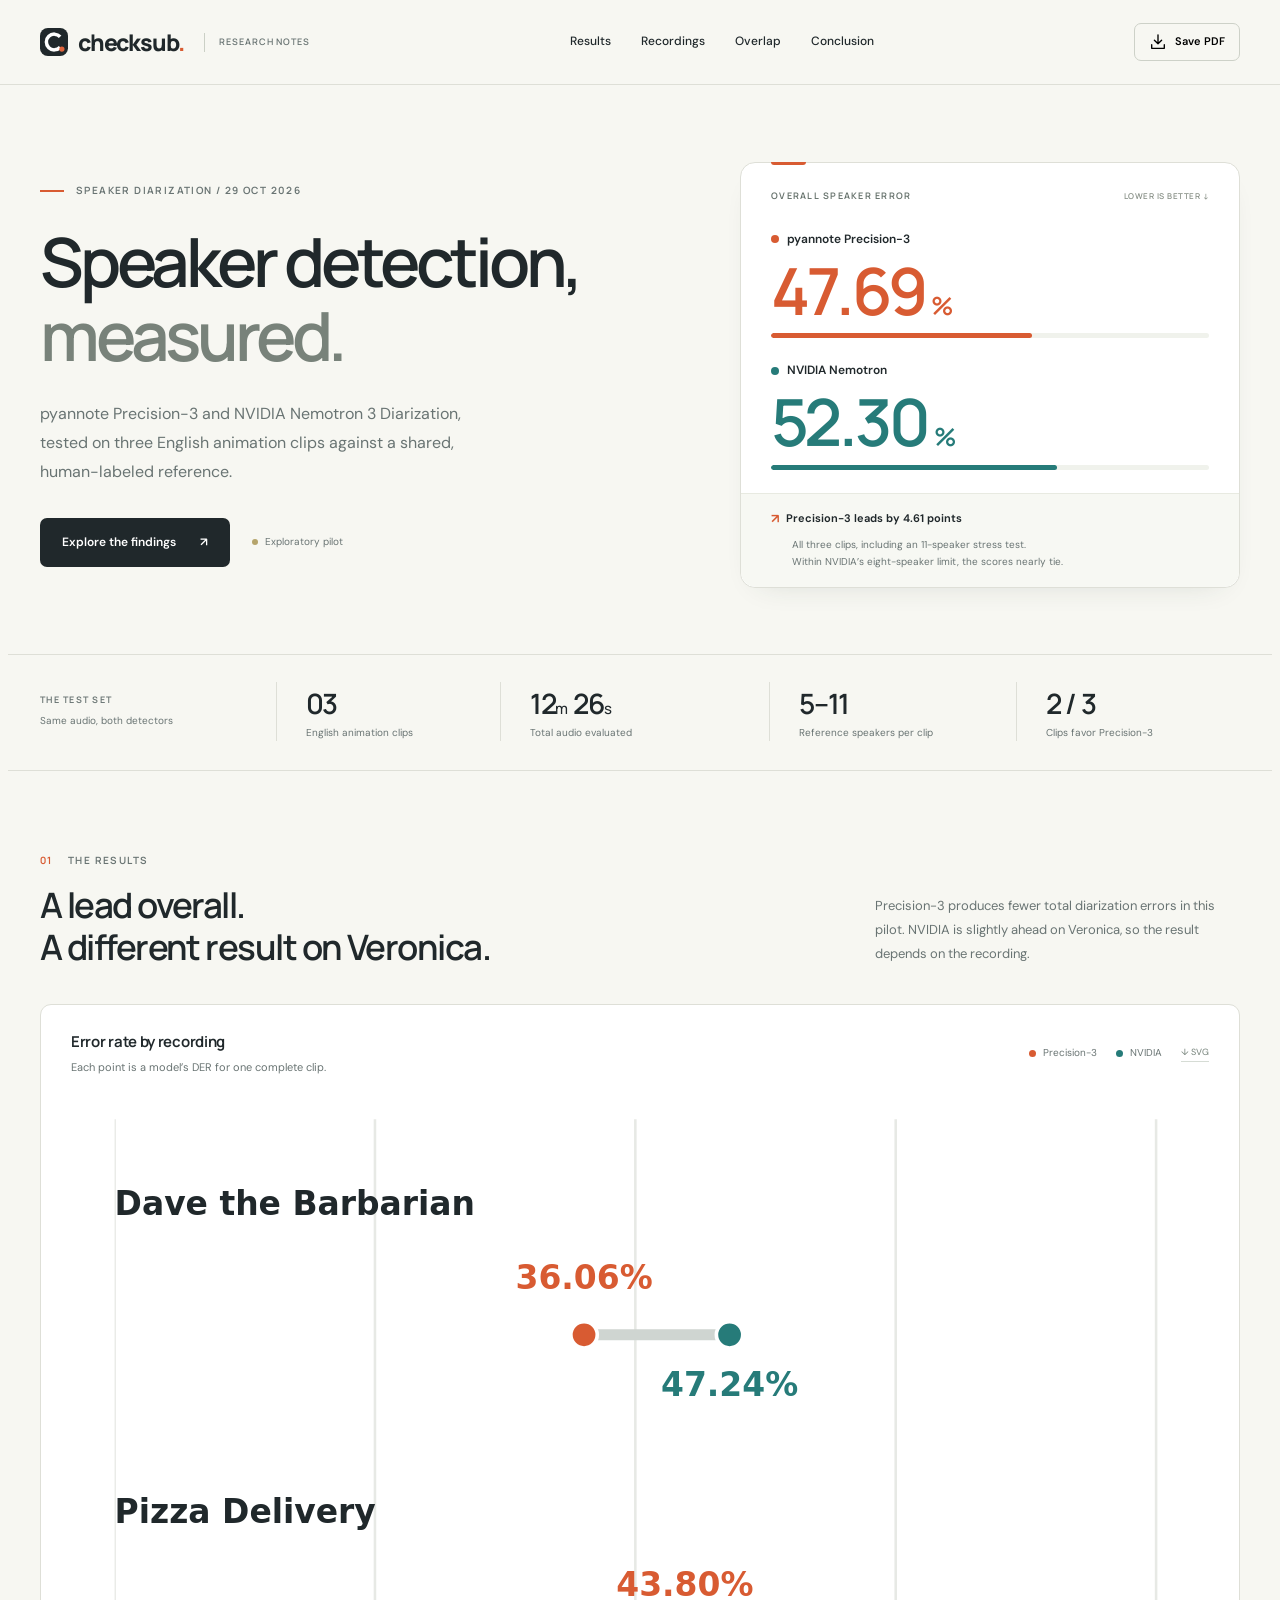
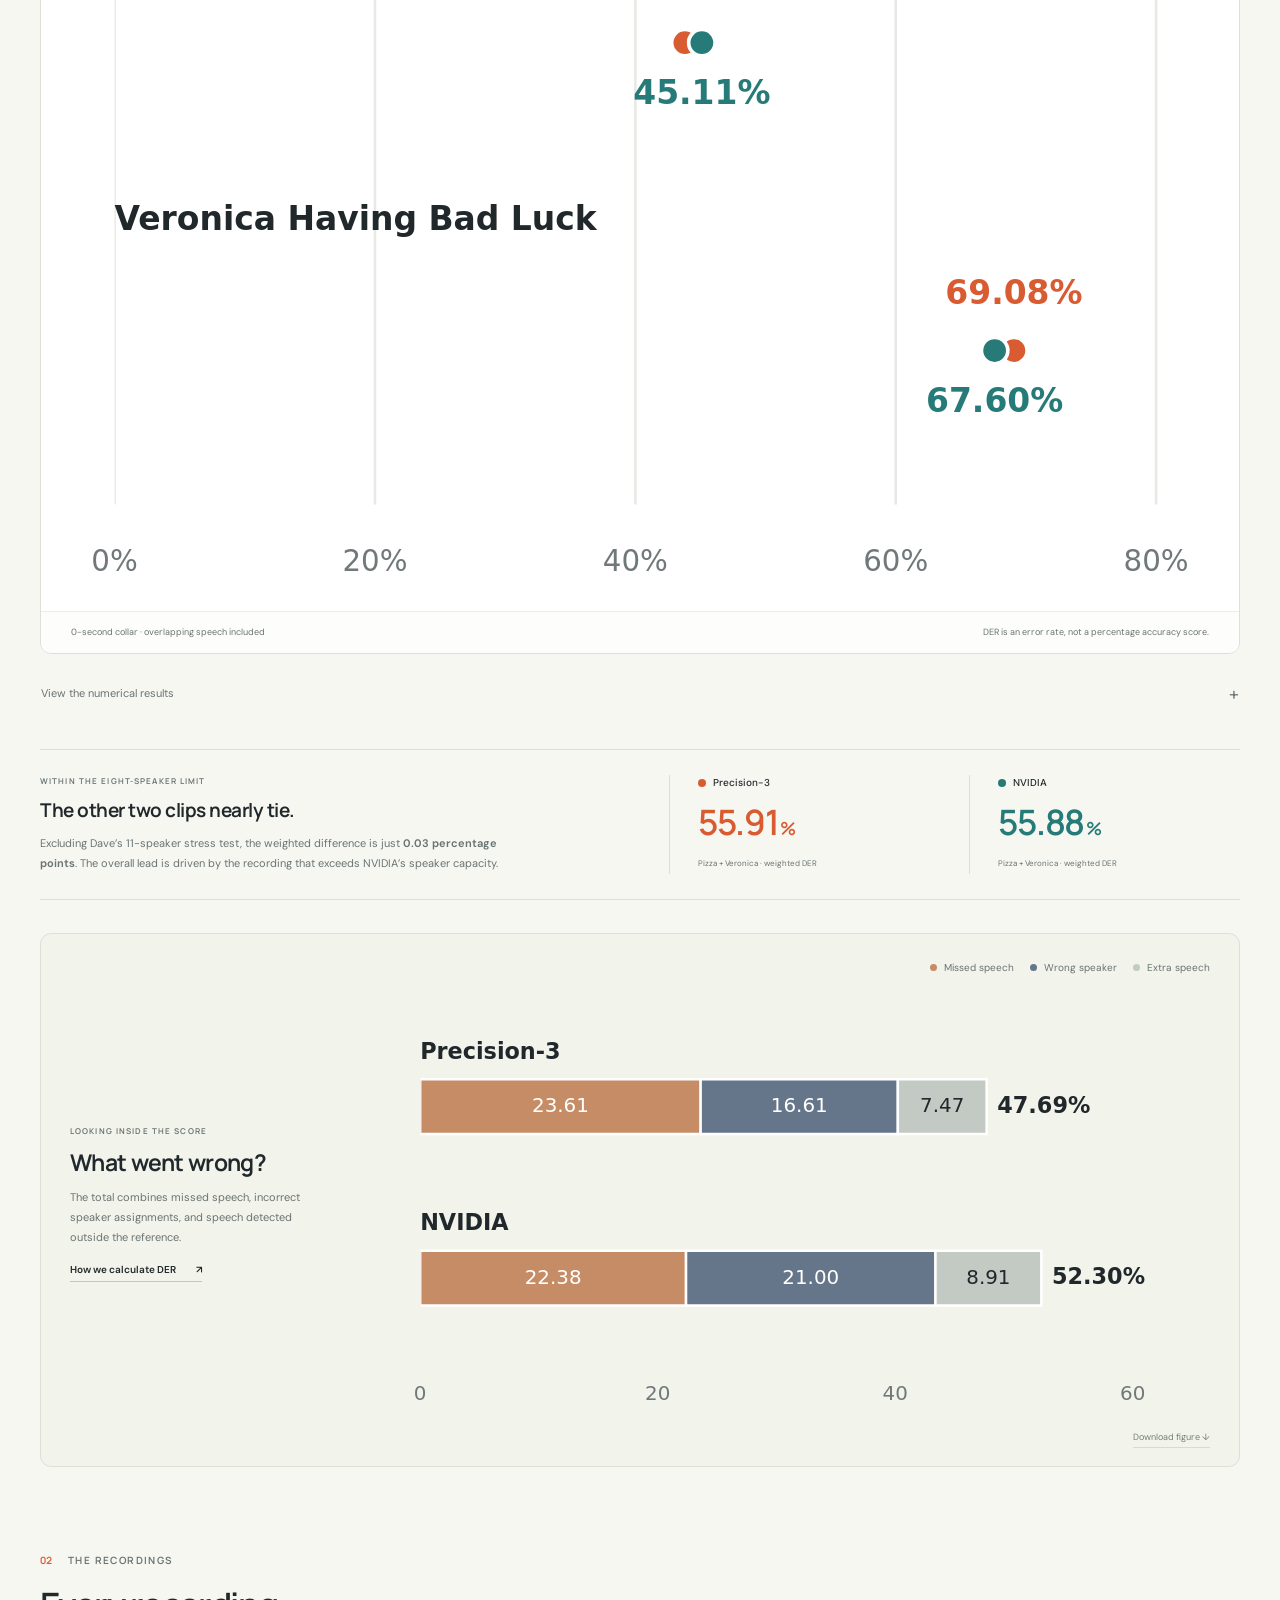
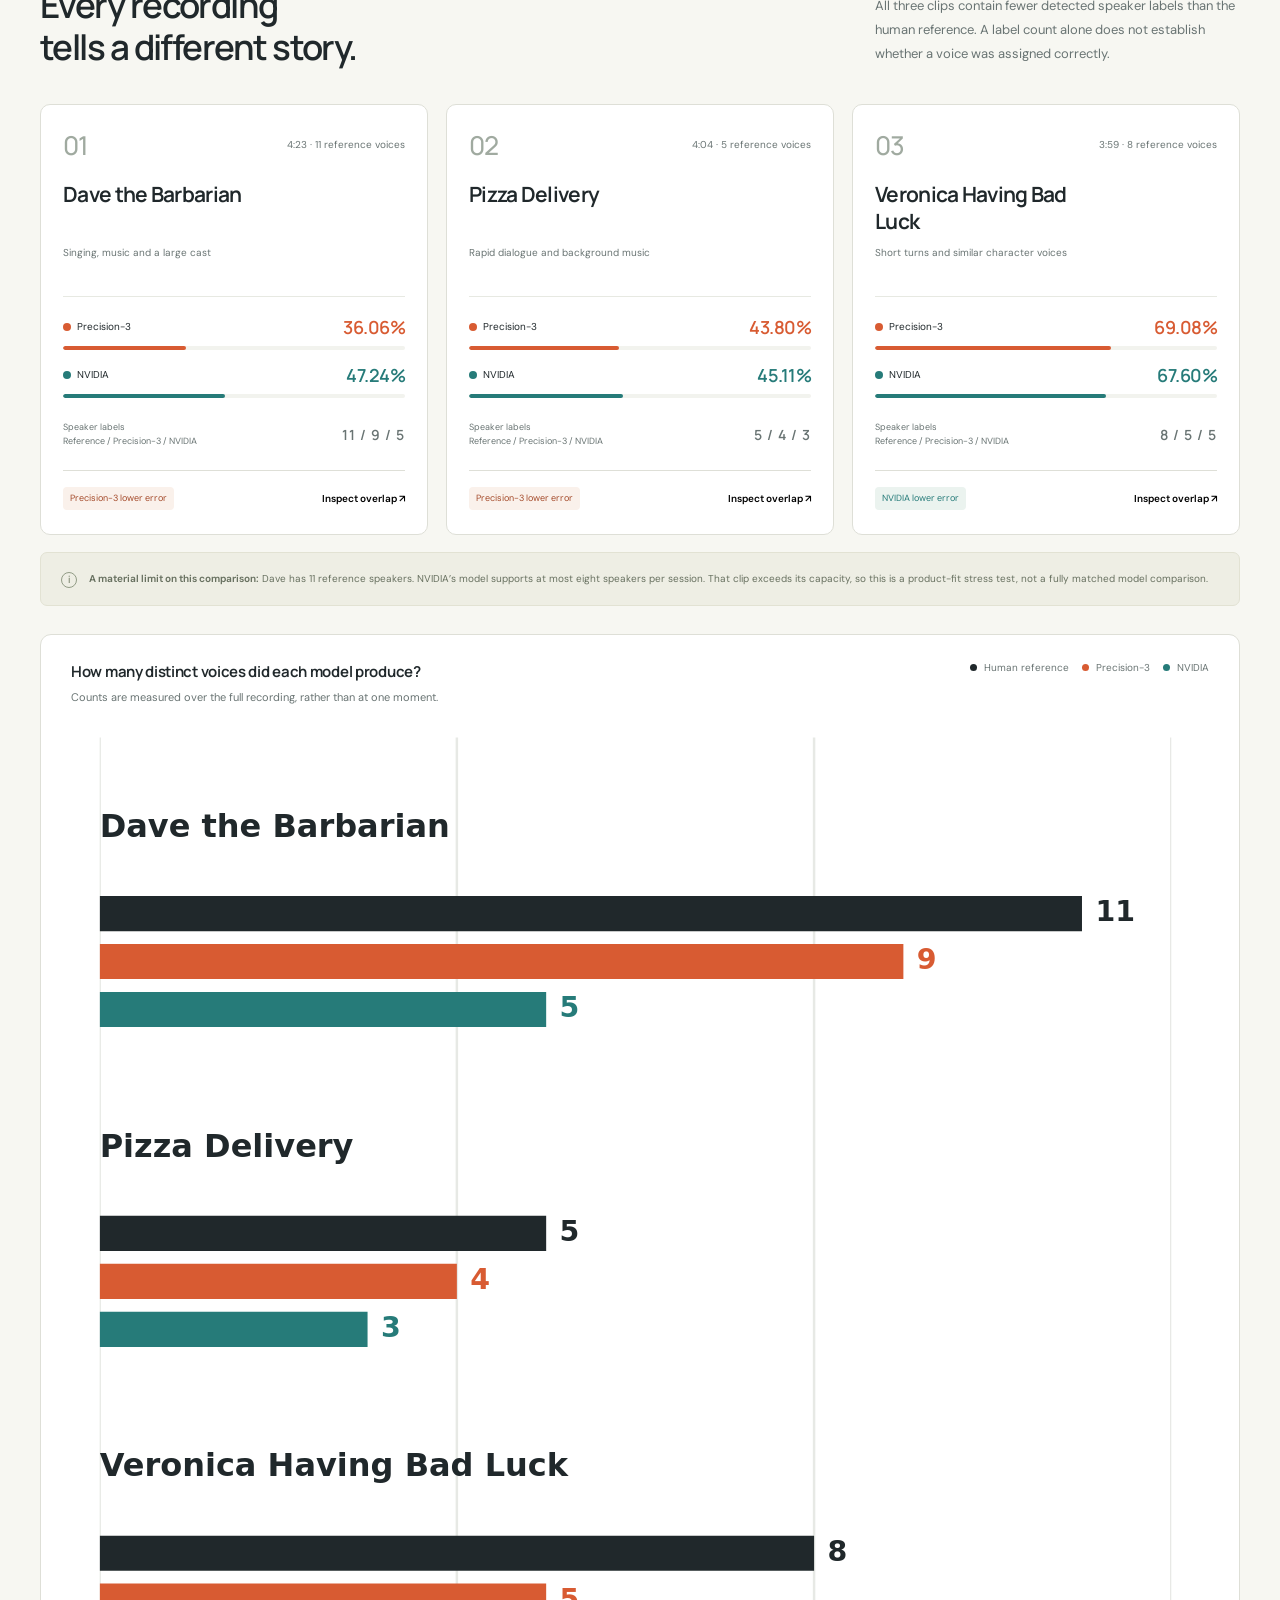
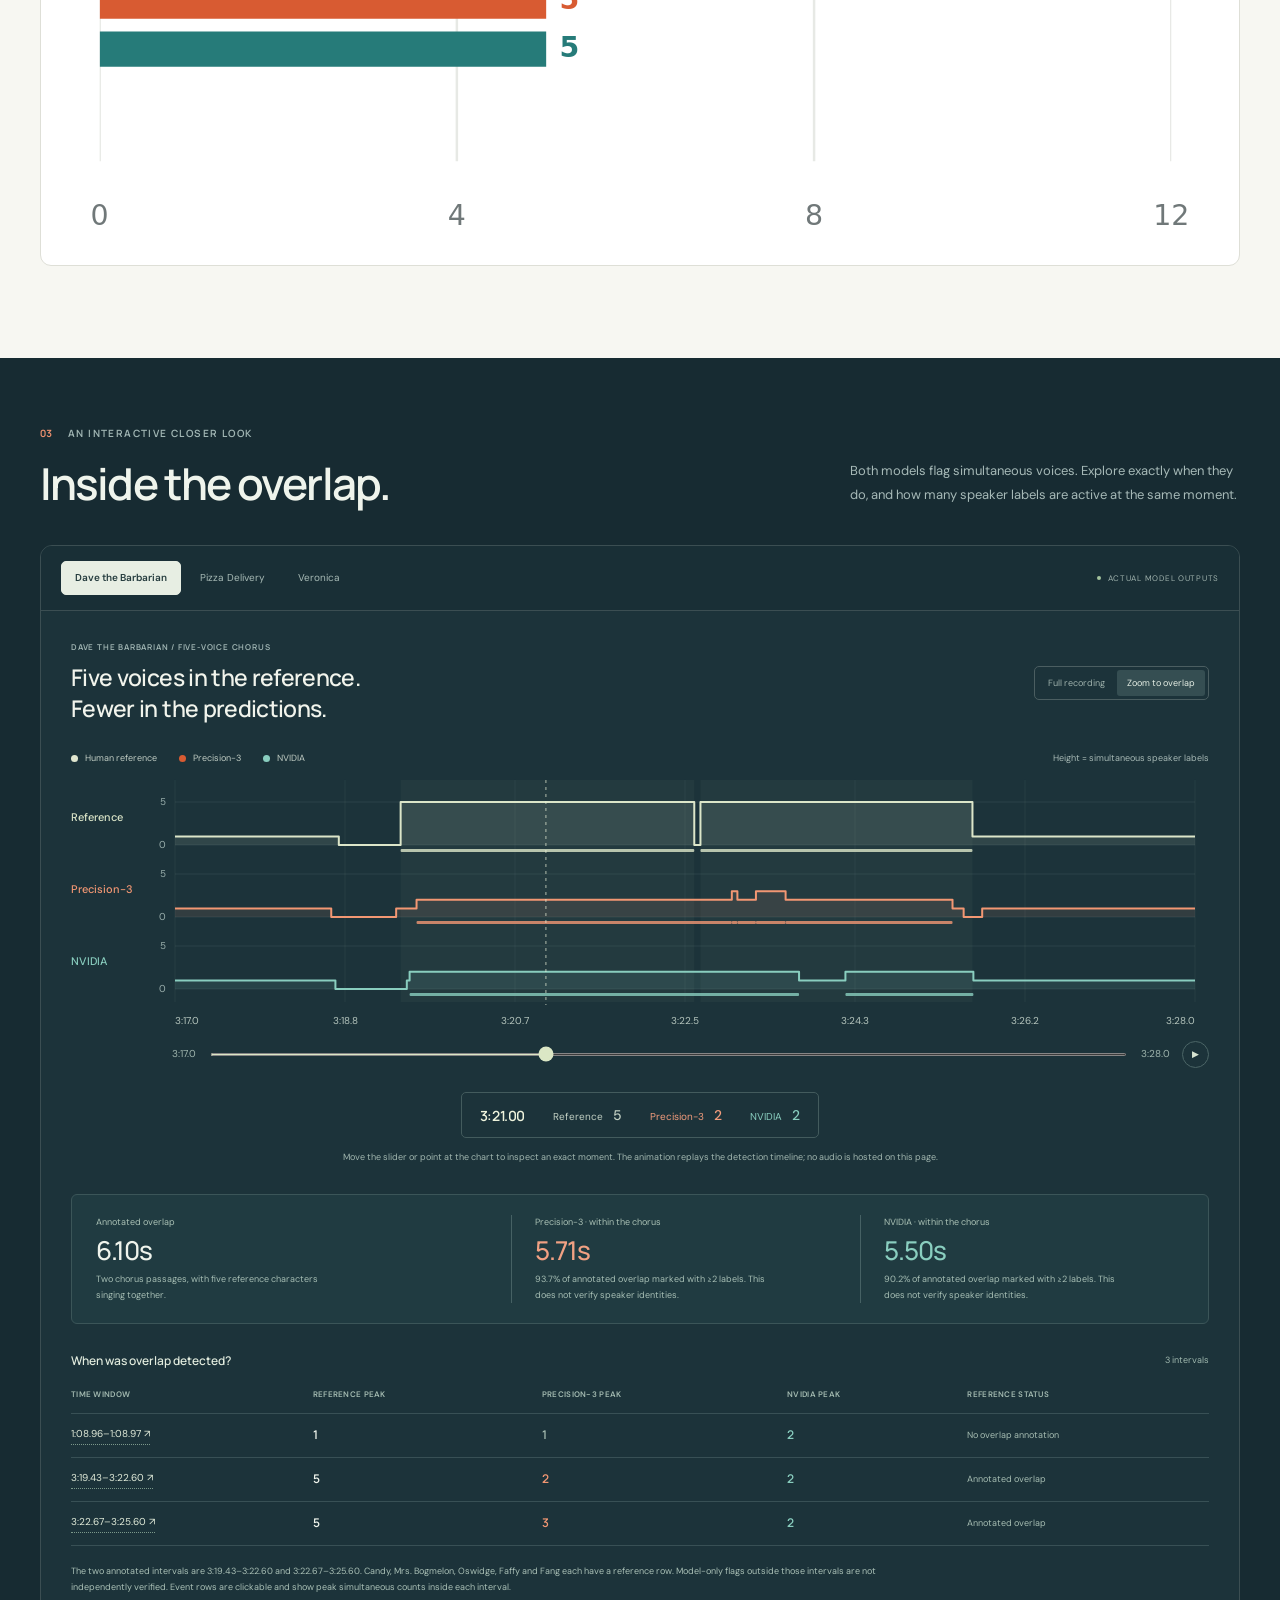
==== site/index.html @ 63b49b7f "Publish speaker detector evaluation with interactive overlap analysis" ====
<!doctype html>
<html lang="en">
<head>
  <meta charset="utf-8">
  <meta name="viewport" content="width=device-width,initial-scale=1">
  <meta name="theme-color" content="#f7f7f2">
  <meta name="description" content="A three-clip comparison of pyannote Precision-3 and NVIDIA Nemotron 3 Diarization: speaker errors, overlap detection, limitations and a practical recommendation.">
  <meta property="og:title" content="Speaker detection, measured. | Checksub evaluation">
  <meta property="og:description" content="Two detectors. Three recordings. Explore the results, speaker counts and overlapping voices.">
  <meta property="og:type" content="website">
  <meta property="og:image" content="https://checkalex.github.io/speaker-detection-comparison/assets/preview.png">
  <title>Speaker detection, measured. | Checksub</title>
  <link rel="icon" href="assets/mark.svg" type="image/svg+xml">
  <link rel="stylesheet" href="styles.css">
  <script defer src="data/comparison.js"></script>
  <script defer src="app.js"></script>
</head>
<body>
  <a class="skip-link" href="#main">Skip to report</a>
  <header class="site-header">
    <a class="brand" href="#" aria-label="Checksub evaluation home"><img src="assets/mark.svg" width="28" height="28" alt=""><span>checksub<span class="brand-dot">.</span></span><span class="brand-divider"></span><span class="brand-lab">RESEARCH NOTES</span></a>
    <nav aria-label="Report sections"><a href="#results">Results</a><a href="#recordings">Recordings</a><a href="#overlap">Overlap</a><a href="#conclusion">Conclusion</a></nav>
    <button class="button button-small button-outline print-action" type="button" data-testid="print-report"><svg viewBox="0 0 20 20" aria-hidden="true"><path d="M10 2v10m-4-4 4 4 4-4M3 13v4h14v-4"/></svg>Save PDF</button>
  </header>
  <main id="main">
    <section class="hero container" aria-labelledby="hero-title">
      <div class="hero-copy">
        <p class="eyebrow"><span class="orange-rule"></span>SPEAKER DIARIZATION / 29 OCT 2026</p>
        <h1 id="hero-title">Speaker detection,<br><span>measured.</span></h1>
        <p class="hero-description">pyannote Precision-3 and NVIDIA Nemotron 3 Diarization, tested on three English animation clips against a shared, human-labeled reference.</p>
        <div class="hero-actions"><a class="button button-dark" href="#results">Explore the findings <span aria-hidden="true">↗</span></a><span class="status-pill"><span></span>Exploratory pilot</span></div>
      </div>
      <div class="verdict-card">
        <div class="card-topline"><span class="eyebrow">OVERALL SPEAKER ERROR</span><span class="tiny-tag">LOWER IS BETTER ↓</span></div>
        <div class="hero-model"><span class="model-label"><i class="dot precision"></i>pyannote Precision-3</span><div class="hero-number precision-text">47.69<span>%</span></div><div class="score-track"><span class="precision-fill" style="width:59.62%"></span></div></div>
        <div class="hero-model second"><span class="model-label"><i class="dot nvidia"></i>NVIDIA Nemotron</span><div class="hero-number nvidia-text">52.30<span>%</span></div><div class="score-track"><span class="nvidia-fill" style="width:65.38%"></span></div></div>
        <div class="verdict-bottom"><strong><span class="round-arrow">↗</span>Precision-3 leads by 4.61 points</strong><p>All three clips, including an 11-speaker stress test.<br>Within NVIDIA’s eight-speaker limit, the scores nearly tie.</p></div>
      </div>
    </section>

    <div class="dataset-strip container" aria-label="Evaluation scope"><div class="strip-label"><span class="eyebrow">THE TEST SET</span><span class="small-note">Same audio, both detectors</span></div><div><strong>03</strong><span>English animation clips</span></div><div><strong>12<span class="unit">m</span> 26<span class="unit">s</span></strong><span>Total audio evaluated</span></div><div><strong>5–11</strong><span>Reference speakers per clip</span></div><div class="strip-last"><strong>2 / 3</strong><span>Clips favor Precision-3</span></div></div>

    <section class="container report-section" id="results" aria-labelledby="results-title">
      <div class="section-heading"><div><p class="eyebrow"><span class="section-number">01</span>THE RESULTS</p><h2 id="results-title">A lead overall.<br>A different result on Veronica.</h2></div><p class="section-intro">Precision-3 produces fewer total diarization errors in this pilot. NVIDIA is slightly ahead on Veronica, so the result depends on the recording.</p></div>
      <div class="figure-panel">
        <div class="figure-heading"><div><h3>Error rate by recording</h3><p>Each point is a model’s DER for one complete clip.</p></div><div class="legend"><span><i class="dot precision"></i>Precision-3</span><span><i class="dot nvidia"></i>NVIDIA</span><a class="figure-download" href="assets/quality-by-clip.svg" download aria-label="Download error rate chart as SVG">↓ SVG</a></div></div>
        <div class="chart-scroll"><picture><source media="(max-width:760px)" srcset="assets/quality-mobile.svg"><img class="chart" src="assets/quality-by-clip.svg" width="1142" height="409" alt="Diarization error: Dave, Precision-3 36.06%, NVIDIA 47.24%; Pizza Delivery, 43.80% versus 45.11%; Veronica, 69.08% versus 67.60%."></picture></div>
        <div class="figure-foot"><span>0-second collar · overlapping speech included</span><span>DER is an error rate, not a percentage accuracy score.</span></div>
      </div>
      <details class="data-table-details"><summary>View the numerical results <span aria-hidden="true">+</span></summary><div class="table-scroll"><table><caption class="sr-only">Diarization results for each clip</caption><thead><tr><th>Recording</th><th>Precision-3 DER</th><th>NVIDIA DER</th><th>Lower error</th></tr></thead><tbody><tr><th>Dave the Barbarian</th><td>36.06%</td><td>47.24%</td><td>Precision-3</td></tr><tr><th>Pizza Delivery</th><td>43.80%</td><td>45.11%</td><td>Precision-3</td></tr><tr><th>Veronica Having Bad Luck</th><td>69.08%</td><td>67.60%</td><td>NVIDIA</td></tr><tr class="total-row"><th>Weighted total</th><td>47.69%</td><td>52.30%</td><td>Precision-3</td></tr></tbody></table></div></details>
      <div class="capacity-comparison"><div class="capacity-copy"><p class="eyebrow">WITHIN THE EIGHT-SPEAKER LIMIT</p><h3>The other two clips nearly tie.</h3><p>Excluding Dave’s 11-speaker stress test, the weighted difference is just <strong>0.03 percentage points</strong>. The overall lead is driven by the recording that exceeds NVIDIA’s speaker capacity.</p></div><div class="capacity-score"><span><i class="dot precision"></i>Precision-3</span><strong class="precision-text">55.91<span>%</span></strong><small>Pizza + Veronica · weighted DER</small></div><div class="capacity-score"><span><i class="dot nvidia"></i>NVIDIA</span><strong class="nvidia-text">55.88<span>%</span></strong><small>Pizza + Veronica · weighted DER</small></div></div>
      <div class="error-panel"><div class="error-copy"><p class="eyebrow">LOOKING INSIDE THE SCORE</p><h3>What went wrong?</h3><p>The total combines missed speech, incorrect speaker assignments, and speech detected outside the reference.</p><a class="text-link" href="#method">How we calculate DER <span>↗</span></a></div><div class="error-figure"><div class="legend error-legend"><span><i class="dot missed"></i>Missed speech</span><span><i class="dot confused"></i>Wrong speaker</span><span><i class="dot extra"></i>Extra speech</span></div><div class="chart-scroll"><picture><source media="(max-width:760px)" srcset="assets/errors-mobile.svg"><img class="chart" src="assets/error-breakdown.svg" width="1136" height="285" alt="Stacked chart breaking each model's total diarization error into missed speech, speaker confusion and false speech detection."></picture></div><a class="figure-download" href="assets/error-breakdown.svg" download>Download figure ↓</a></div></div>
    </section>

    <section class="container report-section recordings-section" id="recordings" aria-labelledby="recordings-title">
      <div class="section-heading"><div><p class="eyebrow"><span class="section-number">02</span>THE RECORDINGS</p><h2 id="recordings-title">Every recording<br>tells a different story.</h2></div><p class="section-intro">All three clips contain fewer detected speaker labels than the human reference. A label count alone does not establish whether a voice was assigned correctly.</p></div>
      <div id="clip-cards" class="clip-cards"></div>
      <div class="capacity-note"><span class="note-icon">i</span><p><strong>A material limit on this comparison:</strong> Dave has 11 reference speakers. NVIDIA’s model supports at most eight speakers per session. That clip exceeds its capacity, so this is a product-fit stress test, not a fully matched model comparison.</p></div>
      <div class="figure-panel speaker-figure"><div class="figure-heading"><div><h3>How many distinct voices did each model produce?</h3><p>Counts are measured over the full recording, rather than at one moment.</p></div><div class="legend"><span><i class="dot reference"></i>Human reference</span><span><i class="dot precision"></i>Precision-3</span><span><i class="dot nvidia"></i>NVIDIA</span></div></div><div class="chart-scroll"><picture><source media="(max-width:760px)" srcset="assets/speakers-mobile.svg"><img class="chart" src="assets/speaker-counts.svg" width="1142" height="385" alt="Reference versus detected speaker counts: Dave 11, 9, 5; Pizza Delivery 5, 4, 3; Veronica 8, 5, 5, for reference, Precision-3 and NVIDIA respectively."></picture></div></div>
    </section>

    <section class="overlap-section" id="overlap" aria-labelledby="overlap-title"><div class="container">
      <div class="section-heading"><div><p class="eyebrow"><span class="section-number">03</span>AN INTERACTIVE CLOSER LOOK</p><h2 id="overlap-title">Inside the overlap.</h2></div><p class="section-intro">Both models flag simultaneous voices. Explore exactly when they do, and how many speaker labels are active at the same moment.</p></div>
      <div class="overlap-explorer">
        <div class="explorer-toolbar"><div class="clip-tabs" role="group" aria-label="Choose a recording"><button type="button" class="active" data-clip="dave" data-testid="select-dave" aria-pressed="true">Dave the Barbarian</button><button type="button" data-clip="pizza" data-testid="select-pizza" aria-pressed="false">Pizza Delivery</button><button type="button" data-clip="veronica" data-testid="select-veronica" aria-pressed="false">Veronica</button></div><span class="explorer-kind"><span></span>ACTUAL MODEL OUTPUTS</span></div>
        <div class="explorer-body"><div class="timeline-top"><div><p class="eyebrow" id="timeline-kicker">DAVE THE BARBARIAN / FIVE-VOICE CHORUS</p><h3 id="timeline-title">Five voices in the reference.<br>Fewer in the predictions.</h3></div><div class="window-controls" role="group" aria-label="Timeline viewing window"><button type="button" data-window="full" data-testid="show-full-timeline" aria-pressed="false">Full recording</button><button type="button" data-window="focus" class="active" data-testid="show-focus-timeline" aria-pressed="true">Zoom to overlap</button></div></div>
        <div class="timeline-legend"><span><i class="dot reference-light"></i>Human reference</span><span><i class="dot precision"></i>Precision-3</span><span><i class="dot nvidia-light"></i>NVIDIA</span><span class="legend-note">Height = simultaneous speaker labels</span></div>
        <div id="activity-chart" class="activity-chart" data-testid="overlap-timeline"></div>
        <div class="timeline-scrubber"><span id="window-start">3:17</span><label class="sr-only" for="time-slider">Inspect time in the selected recording</label><input id="time-slider" data-testid="timeline-time-slider" type="range" min="197" max="208" step="0.01" value="201"><span id="window-end">3:28</span><button id="animate-button" class="animate-button" type="button" data-testid="animate-timeline" aria-label="Animate the timeline">▶</button></div>
        <div class="cursor-readout" aria-live="polite"><span class="time-readout" id="cursor-time">03:21.00</span><span>Reference <strong id="cursor-reference">5</strong></span><span class="precision-text">Precision-3 <strong id="cursor-pyannote">2</strong></span><span class="light-nvidia">NVIDIA <strong id="cursor-nemotron">2</strong></span></div>
        <p class="interaction-hint">Move the slider or point at the chart to inspect an exact moment. The animation replays the detection timeline; no audio is hosted on this page.</p>
        <div class="overlap-insight" id="overlap-insight"></div>
        <div class="event-heading"><h4>When was overlap detected?</h4><span id="event-count"></span></div><div class="table-scroll"><table class="event-table"><caption class="sr-only">Overlap intervals in the selected clip</caption><thead><tr><th>Time window</th><th>Reference peak</th><th>Precision-3 peak</th><th>NVIDIA peak</th><th>Reference status</th></tr></thead><tbody id="event-rows"></tbody></table></div><button type="button" class="show-events" id="show-events" data-testid="show-all-overlap-events" hidden>Show all events</button>
        <p class="overlap-note" id="overlap-note"></p></div>
      </div>
      <div class="overlap-takeaway"><span class="outline-asterisk" aria-hidden="true">✳</span><p><strong>Detecting overlap and recovering every voice are separate tasks.</strong> In the annotated chorus, Precision-3 reaches three simultaneous labels; NVIDIA reaches two. The reference contains five. Those counts do not verify which characters were assigned correctly.</p></div>
    </div></section>

    <section class="container report-section method-section" id="method" aria-labelledby="method-title">
      <div class="section-heading"><div><p class="eyebrow"><span class="section-number">04</span>HOW TO READ THESE NUMBERS</p><h2 id="method-title">A useful pilot.<br>A specific set of limits.</h2></div><p class="section-intro">These are our measured results, not the vendors’ published benchmark scores. They describe this test set and these references.</p></div>
      <div class="method-grid"><div class="formula-card"><span class="eyebrow">THE METRIC</span><h3>Diarization error rate</h3><div class="formula"><span>Missed speech + extra speech<br>+ wrong-speaker time</span><span class="formula-divider"></span><span>Reference speaker time</span></div><p>Multiplied by 100. <strong>Lower is better.</strong> DER can exceed 100%; subtracting it from 100 does not give a reliable “accuracy” score.</p><p>Scores are weighted by reference speaker time. Overlapping reference voices each contribute speaker time.</p></div><div class="method-list"><article><span>01</span><div><h4>Identical audio, isolated detection</h4><p>Both models received the same 16 kHz mono WAV for each clip. This compares Precision-3 with Nemotron 3 Diarization, not the full Nemotron 3.5 Transcribe pipeline.</p></div></article><article><span>02</span><div><h4>Human names, subtitle-based times</h4><p>Speaker identities were filled by a human in Checksub subtitle exports. Speech boundaries were not independently annotated. Display padding and missing intervals can inflate timing errors. Only the Dave chorus has explicit overlap reference labels.</p></div></article><article><span>03</span><div><h4>Strict, consistent scoring</h4><p>Zero boundary collar; overlap included; full-clip evaluation. Speaker IDs are matched to names globally and one-to-one, so splitting or merging identities is penalized.</p></div></article><article><span>04</span><div><h4>A small, specialized sample</h4><p>Three English animation clips, with music and exaggerated voices. Dave exceeds NVIDIA’s eight-speaker capacity. These results do not establish performance on customer recordings, other languages, or recordings with matched speaker budgets.</p></div></article><article><span>05</span><div><h4>Speed and cost need a separate test</h4><p>Precision-3 used a hosted API; NVIDIA used local GPU inference. Queueing, upload and model load have different scopes. This report makes no apples-to-apples speed or cost claim.</p></div></article></div></div>
      <details class="configuration-details"><summary>Model settings & reproducibility <span aria-hidden="true">+</span></summary><div class="configuration-grid"><div><h4>pyannote Precision-3</h4><p>Automatic speaker count; transcription off; regular overlapping diarization; VAD and crosstalk sensitivity set to zero. The hosted checkpoint behind the model alias is managed by pyannote.</p><a href="https://www.pyannote.ai/precision-3" target="_blank" rel="noopener">Model documentation ↗</a></div><div><h4>NVIDIA Nemotron 3 Diarization</h4><p>Offline Transformers inference; float32; threshold 0.5; RTX 4090. Model and runtime source revisions are pinned in the downloadable data.</p><a href="https://huggingface.co/nvidia/Nemotron-3-Diarization" target="_blank" rel="noopener">Model card & eight-speaker limit ↗</a></div><div><h4>Scoring & records</h4><p>pyannote.metrics with consistent settings. Public data includes file hashes, model measurements, and anonymous speaker-count timelines. Source audio, transcripts, credentials and job identifiers are excluded.</p><a href="https://pyannote.github.io/pyannote-metrics/reference.html#diarization" target="_blank" rel="noopener">Scoring documentation ↗</a></div></div></details>
    </section>

    <section class="conclusion-section container" id="conclusion" aria-labelledby="conclusion-title"><div class="conclusion-copy"><p class="eyebrow"><span class="section-number">05</span>CONCLUSION</p><h2 id="conclusion-title">Keep Precision-3<br>as the baseline, for now.</h2><p class="conclusion-lead">There is no broad quality winner established yet. Precision-3 leads across all three clips, but <strong>the two recordings within NVIDIA’s speaker limit are nearly tied</strong>.</p><p>Retain the current baseline while running a larger, independently timed comparison. NVIDIA’s local deployment and competitive results within its capacity justify that next test. Neither system recovers all five chorus voices here.</p><div class="recommendation-tag"><span></span>PROVISIONAL RECOMMENDATION</div></div><div class="next-steps"><p class="eyebrow">BEFORE A REPLACEMENT DECISION</p><article><span>1</span><div><h4>Tighten the reference</h4><p>Annotate actual speech boundaries and all overlaps, independently of subtitle display timing.</p></div></article><article><span>2</span><div><h4>Broaden and match the test set</h4><p>Add customer-style interviews in our working languages; compare recordings within the eight-speaker limit, with larger casts assessed separately.</p></div></article><article><span>3</span><div><h4>Measure the complete trade-off</h4><p>Compare correction time, deployment cost and latency under consistent conditions, then inspect the final Checksub editor output.</p></div></article></div></section>
  </main>
  <footer class="container site-footer"><div><a class="footer-brand" href="#">checksub<span>.</span></a><p>Speaker detection evaluation · 29 October 2026<br>Three-clip exploratory study</p></div><div class="footer-links"><a href="speaker-detection-evaluation.pdf" download>PDF report <span>↓</span></a><a href="data/results.csv" download>Results CSV <span>↓</span></a><a href="data/comparison.json" download>Data & timelines <span>↓</span></a><a href="assets/quality-by-clip.png" download>Shareable chart <span>↓</span></a><a href="https://github.com/checkalex/speaker-detection-comparison" target="_blank" rel="noopener">GitHub source <span>↗</span></a></div></footer>
  <noscript><p class="container">JavaScript is required for the overlap explorer. The result charts and conclusion above remain available. Download the CSV for all numerical results.</p></noscript>
</body>
</html>
---- site/styles.css ----
@font-face{font-family:Manrope;src:url('assets/fonts/manrope.ttf') format('truetype');font-weight:400 800;font-display:swap}
@font-face{font-family:'DM Sans';src:url('assets/fonts/dm-sans.ttf') format('truetype');font-weight:400 700;font-display:swap}
:root{--paper:#f7f7f2;--white:#fff;--ink:#20282b;--muted:#697473;--line:#dedfd7;--orange:#d85b32;--teal:#267b79;--navy:#172b32;--light-teal:#89cebf;--manrope:Manrope,Arial,sans-serif;--body:'DM Sans',Arial,sans-serif}
*{box-sizing:border-box}html{scroll-behavior:smooth;scroll-padding-top:96px}body{margin:0;background:var(--paper);color:var(--ink);font:16px/1.6 var(--body);-webkit-font-smoothing:antialiased}a{color:inherit;text-decoration:none}button,input{font:inherit}button,a,input,summary{-webkit-tap-highlight-color:transparent}button,a,summary{touch-action:manipulation}button{cursor:pointer}button:focus-visible,a:focus-visible,summary:focus-visible,input:focus-visible{outline:3px solid var(--orange);outline-offset:5px}button:disabled{cursor:default}img{display:block;max-width:100%}button svg{width:18px;height:18px;fill:none;stroke:currentColor;stroke-width:1.5;stroke-linecap:round;stroke-linejoin:round}h1,h2,h3,h4,p{margin:0}h1,h2,h3,h4{font-family:var(--manrope);font-weight:650}strong{font-weight:650}.container{max-width:1264px;margin-inline:auto;padding-inline:32px}.eyebrow{font:650 10px/1.5 var(--manrope);letter-spacing:.14em;text-transform:uppercase}.orange-rule{width:24px;height:2px;background:var(--orange);display:inline-block;margin-right:12px;vertical-align:middle}.site-header{max-width:1440px;margin:auto;padding:23px 40px;display:flex;align-items:center;justify-content:space-between;border-bottom:1px solid var(--line);gap:24px}.brand{display:flex;gap:10px;align-items:center;font:800 23px/1 var(--manrope);letter-spacing:-1.2px}.brand-dot,.footer-brand span{color:var(--orange)}.brand-divider{height:19px;width:1px;background:#cbd0c6;margin:0 4px 0 10px}.brand-lab{font-size:9px;letter-spacing:.1em;line-height:1.5;color:var(--muted);font-weight:600}.site-header nav{display:flex;gap:30px;font-size:12px;font-weight:500}.site-header nav a{transition:color .2s}.site-header nav a:hover{color:var(--orange)}.button{display:inline-flex;align-items:center;justify-content:center;gap:24px;padding:14px 21px;border-radius:7px;font-size:12px;font-weight:600;border:1px solid transparent;transition:transform .2s,background .2s}.button:hover{transform:translateY(-2px)}.button-small{padding:9px 14px;gap:8px;font-size:11px}.button-outline{background:none;border-color:#cdd1c8}.button-outline:hover{background:#edeee7}.button-dark{background:var(--ink);color:white}.button-dark:hover{background:#344347}.hero{display:grid;grid-template-columns:1.23fr 1fr;gap:85px;align-items:center;padding-top:77px;padding-bottom:66px}.hero .eyebrow{color:var(--muted);margin-bottom:27px}h1{font-size:clamp(52px,5.3vw,76px);line-height:1.09;letter-spacing:-4.2px;font-weight:600}h1 span{color:#78827a}.hero-description{font-size:16px;max-width:430px;margin-top:28px;color:var(--muted);line-height:1.8}.hero-actions{display:flex;align-items:center;gap:22px;margin-top:31px}.status-pill{display:flex;align-items:center;gap:7px;font-size:10px;color:var(--muted)}.status-pill>span{width:6px;height:6px;border-radius:50%;background:#b5a46b}.verdict-card{padding:26px 30px 0;background:#fff;border:1px solid var(--line);border-radius:15px;box-shadow:0 12px 30px -20px #263e2f30;position:relative}.verdict-card:before{content:'';position:absolute;top:-1px;left:30px;height:3px;width:35px;background:var(--orange);border-radius:0 0 3px 3px}.card-topline{display:flex;align-items:center;justify-content:space-between;gap:12px}.card-topline .eyebrow{margin:0;font-size:9px;color:#66726c}.tiny-tag{font:600 8px var(--manrope);letter-spacing:.06em;color:#889087}.hero-model{margin-top:27px}.model-label{display:flex;align-items:center;gap:8px;font-size:12px;font-weight:600}.dot{display:inline-block;width:8px;height:8px;flex:none;border-radius:50%}.precision,.precision-fill{background:var(--orange)}.nvidia,.nvidia-fill{background:var(--teal)}.reference{background:var(--ink)}.precision-text{color:var(--orange)}.nvidia-text{color:var(--teal)}.hero-number{font:600 65px/1.3 var(--manrope);letter-spacing:-3px;display:flex;align-items:baseline;gap:3px}.hero-number>span{font-size:25px;letter-spacing:-.5px;margin-left:3px}.score-track{background:#f0f2ec;height:5px;width:100%;border-radius:3px;overflow:hidden}.score-track>span{height:100%;display:block;border-radius:3px}.hero-model.second{margin-top:23px}.verdict-bottom{background:#f7f8f3;border-top:1px solid #e8eae1;margin:23px -30px 0;padding:15px 30px 17px;border-radius:0 0 15px 15px}.verdict-bottom strong{font-size:11px;display:flex;gap:7px;align-items:center}.round-arrow{font-size:13px;color:var(--orange)}.verdict-bottom p{font-size:10px;color:var(--muted);margin:6px 0 0 21px;line-height:1.7}.dataset-strip{display:grid;grid-template-columns:1.05fr 1fr 1.2fr 1.1fr 1fr;align-items:center;padding-top:27px;padding-bottom:29px;border-top:1px solid var(--line);border-bottom:1px solid var(--line)}.dataset-strip>div{padding-left:29px;border-left:1px solid var(--line);display:flex;flex-direction:column;gap:1px}.dataset-strip .strip-label{border-left:none;padding-left:0;gap:6px}.strip-label .eyebrow{font-size:9px;color:var(--muted)}.small-note{font-size:10px;color:var(--muted)}.dataset-strip strong{font:600 28px/1.5 var(--manrope);letter-spacing:-1.2px}.dataset-strip .unit{font-size:15px;font-weight:500;letter-spacing:0}.dataset-strip>div>span:not(.eyebrow){font-size:10px;color:var(--muted)}.report-section{padding-top:82px;padding-bottom:12px}.section-heading{display:flex;align-items:flex-end;justify-content:space-between;gap:50px;margin-bottom:35px}.section-heading .eyebrow{color:var(--muted);margin-bottom:16px}.section-number{color:var(--orange);padding-right:16px;letter-spacing:0;font-variant-numeric:tabular-nums}.section-heading h2,h2{font-size:35px;letter-spacing:-1.55px;line-height:1.22;font-weight:600}.section-intro{font-size:13px;line-height:1.85;max-width:365px;color:var(--muted);padding-bottom:3px}.figure-panel{background:var(--white);border:1px solid var(--line);border-radius:11px;overflow:hidden}.figure-heading{display:flex;justify-content:space-between;align-items:center;gap:24px;padding:25px 30px 6px}.figure-heading h3{font-size:15px;letter-spacing:-.3px}.figure-heading p{color:var(--muted);font-size:11px;margin-top:5px}.legend{display:flex;align-items:center;gap:19px;flex-wrap:wrap;font-size:10px;color:var(--muted)}.legend>span,.timeline-legend>span{display:flex;gap:7px;align-items:center}.legend .dot{width:7px;height:7px}.figure-download{font-size:9px;color:#738078;border-bottom:1px solid #d6dcd5;padding-bottom:2px;white-space:nowrap}.figure-download:hover{color:var(--orange)}.chart-scroll{overflow-x:auto}.chart{width:100%;height:auto;padding:10px 24px 8px;min-width:640px}.figure-foot{border-top:1px solid #eceee7;display:flex;justify-content:space-between;gap:20px;padding:13px 30px;font-size:9px;color:var(--muted);background:#fdfdfb}.data-table-details{margin-top:14px;font-size:12px}.data-table-details summary,.configuration-details summary{display:flex;justify-content:space-between;align-items:center;cursor:pointer;padding:12px 1px;color:var(--muted);list-style:none;font-size:11px}.data-table-details summary::-webkit-details-marker,.configuration-details summary::-webkit-details-marker{display:none}.data-table-details summary>span,.configuration-details summary>span{font-size:18px;font-weight:400}.table-scroll{overflow-x:auto}table{border-collapse:collapse;width:100%;font-size:11px;text-align:left;white-space:nowrap}th,td{padding:14px 18px;border-bottom:1px solid var(--line);font-weight:400}thead th{font-size:9px;text-transform:uppercase;letter-spacing:.06em;color:var(--muted);font-weight:600}.total-row{font-weight:600;background:#edeee6}.total-row th,.total-row td{font-weight:600}.error-panel{margin-top:33px;padding:26px 29px 18px;display:grid;grid-template-columns:.8fr 2.2fr;gap:30px;border:1px solid var(--line);border-radius:11px;background:#f2f3eb;align-items:center}.error-copy .eyebrow{font-size:8px;color:var(--muted)}.error-copy h3{margin-top:11px;font-size:23px;line-height:1.3;letter-spacing:-.7px}.error-copy p:not(.eyebrow){font-size:11px;color:var(--muted);line-height:1.8;margin-top:10px;max-width:230px}.text-link{font-size:10px;display:inline-flex;gap:20px;font-weight:600;margin-top:14px;border-bottom:1px solid #c1c8bd;padding-bottom:3px}.error-legend{justify-content:flex-end;gap:16px}.missed{background:#c58c66}.confused{background:#66768a}.extra{background:#c3c9c3}.error-figure .chart{min-width:500px;padding-inline:0}.error-figure>.figure-download{float:right}.recordings-section{padding-top:74px}.clip-cards{display:grid;grid-template-columns:repeat(3,1fr);gap:18px}.clip-card{background:#fff;border:1px solid var(--line);border-radius:10px;padding:22px;display:flex;flex-direction:column}.clip-card-top{display:flex;justify-content:space-between;align-items:center;font-size:10px;color:var(--muted);margin-bottom:18px}.clip-index{font:500 26px var(--manrope);letter-spacing:-1px;color:#a0aaa0}.clip-card h3{font-size:21px;line-height:1.3;letter-spacing:-.7px;min-height:55px;max-width:220px}.clip-context{font-size:10px;color:var(--muted);line-height:1.7;margin-top:8px;min-height:34px}.clip-scores{margin-top:18px;padding-top:18px;border-top:1px solid #e7e9e2}.clip-score-label{display:flex;justify-content:space-between;font-size:10px;align-items:center}.clip-score-label>span{display:flex;align-items:center;gap:6px}.clip-score-label strong{font:600 18px var(--manrope);letter-spacing:-.5px}.clip-track{height:4px;border-radius:2px;background:#f2f3ee;margin:7px 0 13px;overflow:hidden}.clip-track span{display:block;height:100%;border-radius:2px}.speaker-tally{display:flex;justify-content:space-between;gap:10px;padding-top:9px;font-size:9px;color:var(--muted);align-items:center}.speaker-tally strong{font:600 14px var(--manrope);white-space:nowrap;letter-spacing:1px}.clip-card-footer{margin-top:21px;padding-top:15px;border-top:1px solid var(--line);display:flex;align-items:center;justify-content:space-between;gap:10px}.winner-tag{font-size:9px;border-radius:4px;background:#faf1eb;padding:4px 7px;color:#a44a2a;white-space:nowrap}.winner-tag.nvidia-winner{background:#ebf3ef;color:var(--teal)}.clip-explore{font-size:10px;font-weight:600;background:none;border:0;padding:5px 0}.clip-explore:hover{color:var(--orange)}.capacity-note{display:flex;gap:12px;align-items:flex-start;background:#eeeee4;padding:17px 20px;border:1px solid #e2e2d3;border-radius:7px;margin-top:17px}.note-icon{width:16px;height:16px;display:inline-flex;align-items:center;justify-content:center;border:1px solid #929c86;color:#6c775d;border-radius:50%;font-size:10px;flex:none;margin-top:2px}.capacity-note p{font-size:10px;line-height:1.8;color:#687160}.speaker-figure{margin-top:28px}.speaker-figure .figure-heading{align-items:flex-start}.speaker-figure .legend{max-width:350px;justify-content:flex-end;gap:13px}.speaker-figure .chart{padding-top:0}.overlap-section{background:var(--navy);color:#eff4ec;margin-top:80px;padding:68px 0 38px;position:relative}.overlap-section .section-heading h2{font-size:44px;letter-spacing:-1.9px}.overlap-section .eyebrow{color:#a0b5b3}.overlap-section .section-intro{color:#a6b9b7;max-width:390px}.overlap-section .section-number{color:#f19371}.overlap-explorer{background:#1c333a;border:1px solid #3b4e52;border-radius:12px;overflow:hidden}.explorer-toolbar{padding:15px 20px;border-bottom:1px solid #3b4e52;display:flex;align-items:center;justify-content:space-between;gap:16px;background:#192f36}.clip-tabs{display:flex;gap:5px}.clip-tabs button{background:none;color:#a7bab5;border:1px solid transparent;border-radius:5px;padding:8px 13px;font-size:10px;white-space:nowrap}.clip-tabs button.active{background:#e7eee3;color:#253c3e;font-weight:600;border-color:#e7eee3}.clip-tabs button:hover:not(.active){background:#29434a;color:#fff}.explorer-kind{font-size:8px;color:#9eb1ac;letter-spacing:.09em;display:flex;align-items:center;gap:7px}.explorer-kind>span{width:4px;height:4px;border-radius:50%;background:#a4c49e}.explorer-body{padding:30px}.timeline-top{display:flex;justify-content:space-between;align-items:center;gap:25px}.timeline-top .eyebrow{font-size:8px;letter-spacing:.1em;margin-bottom:9px}.timeline-top h3{font-size:23px;line-height:1.35;letter-spacing:-.65px;color:#f1f4ec;font-weight:550}.window-controls{display:flex;gap:2px;border:1px solid #4b5e61;border-radius:5px;padding:3px;flex-shrink:0}.window-controls button{background:none;border:0;border-radius:3px;color:#9eb1ac;font-size:9px;padding:6px 10px}.window-controls button.active{background:#354e52;color:#e6efe5}.timeline-legend{display:flex;gap:22px;margin-top:27px;color:#c0ccc3;font-size:9px;flex-wrap:wrap}.reference-light{background:#e0e6cf}.nvidia-light{background:var(--light-teal)}.timeline-legend .dot{width:7px;height:7px}.timeline-legend .legend-note{margin-left:auto;color:#a6b8b4;font-size:9px}.activity-chart{margin-top:14px;position:relative;touch-action:pan-y;min-height:240px}.activity-chart svg{width:100%;height:auto;display:block;overflow:visible}.activity-chart text{font-family:var(--body)}.activity-chart .count-axis{fill:#9aafac;font-size:10px}.activity-chart .axis-label{fill:#b6c6be;font-size:10px}.activity-chart .lane-label{fill:#d7e2d7;font-size:11px;font-weight:500}.activity-chart .chart-grid{stroke:#6d8481;stroke-width:.7;opacity:.19}.activity-chart .count-line{fill:none;stroke-width:2;stroke-linejoin:round}.activity-chart .count-area{opacity:.1}.activity-chart .reference-band{fill:#cad9b6;opacity:.04}.activity-chart .lane-zero{stroke:#638080;opacity:.3;stroke-width:.7}.activity-chart .cursor-line{stroke:#eef4db;opacity:.7;stroke-width:1;stroke-dasharray:3 4}.timeline-scrubber{display:flex;align-items:center;gap:12px;color:#a0b6ae;font-size:10px;font-variant-numeric:tabular-nums;margin:9px 0 0 101px}.timeline-scrubber input{flex:1;min-width:40px;height:3px;accent-color:#dbe7c5;cursor:pointer}.animate-button{width:27px;height:27px;border-radius:50%;border:1px solid #4b6566;color:#d7e4d2;background:none;font-size:9px;padding:0}.cursor-readout{display:flex;align-items:center;justify-content:center;gap:28px;font-size:10px;color:#c2d0c3;border:1px solid #435b5d;border-radius:5px;padding:11px 18px;margin:24px auto 0;width:max-content;max-width:100%;font-variant-numeric:tabular-nums;flex-wrap:wrap}.cursor-readout strong{margin-left:7px;font-size:14px;font-weight:500}.time-readout{font:600 14px var(--manrope);color:#eff4dd;letter-spacing:-.4px}.cursor-readout .precision-text{color:#f39c7c}.light-nvidia{color:var(--light-teal)}.interaction-hint{font-size:9px;color:#a1b6af;margin-top:12px;text-align:center;line-height:1.7}.overlap-insight{display:grid;grid-template-columns:1.2fr 1fr 1fr;gap:26px;background:#203b41;border:1px solid #3b5558;border-radius:6px;padding:20px 24px;margin-top:28px;align-items:center}.overlap-insight .insight-label{font-size:9px;color:#aac1b5}.overlap-insight .insight-value{font:500 26px var(--manrope);line-height:1.25;letter-spacing:-1px;margin-top:5px}.overlap-insight .insight-caption{font-size:9px;line-height:1.7;color:#a6beb4;margin-top:6px;max-width:240px}.overlap-insight>div+div{padding-left:23px;border-left:1px solid #466164}.overlap-insight .insight-value.precision-text{color:#f1a183}.overlap-insight .insight-value.nvidia-text{color:var(--light-teal)}.event-heading{display:flex;justify-content:space-between;align-items:center;margin:27px 0 6px}.event-heading h4{font-size:12px;font-weight:550;color:#e3eddf}.event-heading>span{font-size:9px;color:#9fb8ae}.event-table{font-size:10px}.event-table th,.event-table td{border-color:#385055;padding:12px 10px}.event-table thead th{font-size:8px;color:#a4bbb1;letter-spacing:.035em}.event-table th:first-child,.event-table td:first-child{padding-left:0}.event-table td:last-child{padding-right:0;font-size:9px;color:#a6bdb2}.event-jump{background:none;border:0;color:#e3eddb;border-bottom:1px dotted #7b988a;padding:0 0 2px;font-size:10px;font-variant-numeric:tabular-nums}.event-jump:hover{color:#f4a88a}.event-table .overlap-peak{font:600 12px var(--manrope)}.show-events{margin-top:12px;background:none;border:0;border-bottom:1px solid #73918b;color:#c1d4c5;font-size:9px;padding:4px 0}.show-events[hidden]{display:none}.overlap-note{font-size:9px;color:#aac0b6;line-height:1.8;margin-top:17px;max-width:850px}.overlap-takeaway{display:flex;gap:22px;align-items:center;margin-top:27px;padding:0 10px}.outline-asterisk{font-size:39px;color:#a5bfab;line-height:1;flex:none}.overlap-takeaway p{font-size:11px;line-height:1.85;color:#afc2b9;max-width:930px}.overlap-takeaway strong{color:#e0eadd;font-weight:500}.method-section{padding-top:76px}.method-grid{display:grid;grid-template-columns:.87fr 1.5fr;gap:80px;align-items:start}.formula-card{border:1px solid var(--line);border-radius:9px;padding:29px;background:#edeee5}.formula-card>.eyebrow{color:var(--muted);font-size:9px}.formula-card h3{font-size:21px;margin-top:12px;letter-spacing:-.6px}.formula{display:flex;flex-direction:column;align-items:center;text-align:center;font-size:13px;line-height:1.8;padding:22px 3px;margin-block:12px;color:#44504b}.formula-divider{height:1px;width:100%;max-width:250px;background:#a7b19f;margin:12px 0}.formula-card>p:not(.eyebrow){font-size:10px;color:var(--muted);line-height:1.9;margin-top:12px}.method-list article{display:flex;align-items:flex-start;gap:23px;padding-bottom:20px;margin-bottom:20px;border-bottom:1px solid var(--line)}.method-list article:last-child{margin-bottom:0}.method-list article>span{font:500 11px var(--manrope);color:#9ca699;padding-top:3px}.method-list h4{font-size:12px;letter-spacing:-.15px}.method-list p{font-size:11px;color:var(--muted);line-height:1.85;margin-top:7px}.configuration-details{margin-top:25px;border-top:1px solid var(--line);padding-top:6px}.configuration-grid{display:grid;grid-template-columns:repeat(3,1fr);gap:35px;margin-top:22px;padding-bottom:25px}.configuration-grid h4{font-size:12px}.configuration-grid p{font-size:10px;color:var(--muted);line-height:1.9;margin:10px 0}.configuration-grid a{font-size:10px;color:var(--teal);border-bottom:1px solid #b6c8bd}.conclusion-section{padding-top:40px;padding-bottom:42px;margin-top:70px;margin-bottom:58px;position:relative;display:grid;grid-template-columns:1.15fr 1fr;gap:80px;border-top:1px solid var(--line);border-bottom:1px solid var(--line)}.conclusion-section:before{content:'';position:absolute;left:32px;top:-1px;width:40px;height:3px;background:var(--orange)}.conclusion-copy>.eyebrow{color:var(--muted);margin-bottom:22px}.conclusion-copy h2{font-size:43px;letter-spacing:-2px;line-height:1.2}.conclusion-lead{margin-top:23px;font-size:14px;line-height:1.85;color:#45534b;max-width:470px}.conclusion-copy>p:not(.eyebrow):not(.conclusion-lead){font-size:12px;color:var(--muted);line-height:1.9;margin-top:15px;max-width:460px}.recommendation-tag{margin-top:23px;display:flex;align-items:center;gap:7px;font-size:8px;letter-spacing:.1em;color:#9d623d}.recommendation-tag span{width:5px;height:5px;border-radius:50%;background:var(--orange)}.next-steps{padding-top:3px}.next-steps>.eyebrow{color:var(--muted);font-size:9px;margin-bottom:20px}.next-steps article{display:flex;gap:17px;padding-top:22px;margin-top:22px;border-top:1px solid var(--line)}.next-steps article>span{width:25px;height:25px;border:1px solid #cad0c2;border-radius:50%;display:flex;align-items:center;justify-content:center;flex:none;font-size:10px;color:#66725f;margin-top:1px}.next-steps h4{font-size:12px}.next-steps p{font-size:11px;color:var(--muted);line-height:1.85;margin-top:7px;max-width:350px}.site-footer{display:flex;justify-content:space-between;gap:30px;padding-bottom:40px;align-items:flex-start}.footer-brand{font:800 23px/1 var(--manrope);letter-spacing:-1.3px}.site-footer p{font-size:9px;color:var(--muted);line-height:1.8;margin-top:11px}.footer-links{display:grid;grid-template-columns:1fr 1fr;gap:14px 35px;padding-top:5px}.footer-links a{font-size:10px;color:var(--muted);display:flex;gap:35px;justify-content:space-between;border-bottom:1px solid #d1d8cb;padding-bottom:6px}.footer-links a:hover{color:var(--orange)}.sr-only{position:absolute;width:1px;height:1px;padding:0;margin:-1px;overflow:hidden;clip:rect(0,0,0,0);white-space:nowrap;border:0}.skip-link{position:fixed;top:-100px;left:20px;background:var(--ink);color:white;padding:10px;z-index:100}.skip-link:focus{top:15px}
.capacity-comparison{display:grid;grid-template-columns:1.55fr .7fr .7fr;gap:30px;align-items:center;border-top:1px solid var(--line);border-bottom:1px solid var(--line);padding:25px 0;margin-top:28px}.capacity-copy .eyebrow{font-size:8px;color:var(--muted)}.capacity-copy h3{font-size:19px;letter-spacing:-.5px;margin-top:8px}.capacity-copy p:not(.eyebrow){font-size:11px;color:var(--muted);line-height:1.85;margin-top:8px;max-width:485px}.capacity-score{border-left:1px solid var(--line);padding-left:28px}.capacity-score>span{display:flex;align-items:center;gap:7px;font-size:10px;font-weight:500}.capacity-score>strong{font:600 35px/1.5 var(--manrope);display:block;letter-spacing:-1.3px;margin-top:5px}.capacity-score>strong>span{font-size:18px;margin-left:2px}.capacity-score>small{font-size:8px;color:var(--muted)}
@media(min-width:1500px){.site-header{padding-inline:72px}.hero{padding-top:88px;padding-bottom:78px}}
@media(max-width:1050px){.hero{gap:40px}.hero h1{font-size:60px;letter-spacing:-3.4px}.hero-description{font-size:14px}.brand-lab,.brand-divider{display:none}.site-header{padding-inline:28px}.site-header nav{gap:22px}.hero-actions{gap:14px}.status-pill{font-size:9px}.card-topline{gap:5px}.card-topline .eyebrow{font-size:8px}.tiny-tag{font-size:7px}.verdict-card{padding:23px 25px 0}.verdict-bottom{margin-inline:-25px;padding-inline:25px}.section-heading{gap:35px}.section-heading h2{font-size:31px}.section-intro{max-width:310px;font-size:12px}.figure-heading{padding-inline:22px}.clip-card{padding:18px}.clip-card h3{font-size:20px}.clip-card-footer{flex-wrap:wrap;gap:6px}.method-grid{gap:40px}.conclusion-section{gap:50px}.conclusion-copy h2{font-size:37px}.timeline-top h3{font-size:21px}.explorer-kind{display:none}.timeline-legend .legend-note{margin-left:0}.speaker-figure .legend{max-width:250px}.error-panel{gap:20px;grid-template-columns:.8fr 2fr}}
@media(max-width:760px){.container{padding-inline:22px}.site-header{padding:18px 22px;gap:15px}.brand{font-size:21px;gap:7px}.brand img{width:25px;height:25px}.site-header nav{display:none}.hero{grid-template-columns:1fr;padding-top:47px;padding-bottom:40px;gap:35px}.hero .eyebrow{font-size:8px;margin-bottom:22px}.hero h1{font-size:60px;letter-spacing:-3.8px}.hero-description{font-size:14px;max-width:490px;margin-top:22px}.hero-actions{margin-top:23px;gap:20px}.verdict-card{padding:23px 24px 0;max-width:none}.card-topline .eyebrow{font-size:9px}.tiny-tag{font-size:8px}.hero-model{margin-top:23px}.hero-number{font-size:54px}.hero-model.second{margin-top:16px}.verdict-bottom{margin-top:19px;margin-inline:-24px;padding:13px 24px}.verdict-bottom p br{display:none}.verdict-bottom p{margin-left:20px}.dataset-strip{grid-template-columns:1fr 1fr;row-gap:21px;padding-top:22px;padding-bottom:24px;margin-inline:22px;padding-inline:0}.dataset-strip>div{padding-left:20px}.dataset-strip .strip-label{grid-column:1/-1;padding-bottom:15px;border-bottom:1px solid var(--line);display:flex;flex-direction:row;justify-content:space-between;align-items:center}.dataset-strip>div:nth-child(even){padding-left:0;border-left:none}.dataset-strip strong{font-size:25px}.report-section{padding-top:49px}.section-heading{display:block;margin-bottom:25px}.section-heading h2{font-size:30px;letter-spacing:-1.4px}.section-heading .eyebrow{font-size:9px;margin-bottom:13px}.section-intro{margin-top:17px;max-width:none;font-size:12px}.figure-heading{display:block;padding:20px 19px 0}.figure-heading h3{font-size:13px}.figure-heading p{font-size:10px}.figure-heading>.legend{margin-top:16px;gap:16px;font-size:9px}.chart{padding-inline:8px;min-width:600px}.figure-foot{display:block;font-size:9px;padding:12px 19px}.figure-foot>span{display:block}.figure-foot>span+span{margin-top:5px}.error-panel{display:block;padding:23px 19px 17px;margin-top:25px}.error-copy p:not(.eyebrow){max-width:none}.error-copy .text-link{margin-top:10px}.error-figure{margin-top:25px}.error-legend{justify-content:flex-start;gap:14px;font-size:9px}.error-figure .chart{min-width:530px}.clip-cards{grid-template-columns:1fr;gap:15px}.clip-card{padding:22px}.clip-card-top{margin-bottom:9px}.clip-card h3{min-height:0;max-width:none;font-size:23px}.clip-context{min-height:0;margin-top:6px}.clip-scores{margin-top:17px}.clip-card-footer{margin-top:17px}.clip-score-label strong{font-size:20px}.capacity-note{padding:15px;gap:10px}.speaker-figure .legend{max-width:none;justify-content:flex-start}.overlap-section{margin-top:50px;padding-top:42px}.overlap-section .section-heading h2{font-size:36px;letter-spacing:-1.5px}.overlap-section .section-intro{max-width:none}.overlap-explorer{margin-inline:-7px;border-radius:9px}.explorer-toolbar{padding:12px 9px}.clip-tabs{gap:1px;justify-content:space-between;width:100%}.clip-tabs button{font-size:9px;padding:8px 9px}.explorer-body{padding:22px 15px}.timeline-top{display:block}.timeline-top .eyebrow{font-size:7px}.timeline-top h3{font-size:20px}.window-controls{margin-top:18px;width:max-content}.window-controls button{font-size:9px}.timeline-legend{gap:16px;font-size:8px;margin-top:23px}.timeline-legend .legend-note{width:100%;font-size:8px;margin-top:-6px}.activity-chart{min-height:190px;margin-top:16px}.activity-chart svg{height:225px}.timeline-scrubber{margin-left:0;font-size:9px;gap:7px}.cursor-readout{gap:11px 17px;padding:12px;font-size:9px;margin-top:18px;justify-content:flex-start;width:100%}.time-readout{width:100%;font-size:13px}.cursor-readout strong{font-size:13px;margin-left:3px}.interaction-hint{text-align:left;font-size:8px}.overlap-insight{gap:15px;padding:16px;grid-template-columns:1fr 1fr;margin-top:22px}.overlap-insight>div:first-child{grid-column:1/-1}.overlap-insight>div+div{border-left:none;padding-left:0;border-top:1px solid #466164;padding-top:13px}.overlap-insight .insight-value{font-size:23px}.overlap-insight .insight-caption{max-width:none;font-size:8px}.event-table{font-size:9px}.event-table th,.event-table td{padding-right:14px}.event-table thead th{font-size:7px}.event-jump{font-size:9px}.event-heading h4{font-size:11px}.event-heading>span{font-size:8px}.event-table td:last-child{font-size:8px}.overlap-note{font-size:8px}.overlap-takeaway{padding:0;gap:13px;margin-top:22px;align-items:flex-start}.outline-asterisk{font-size:29px;margin-top:4px}.overlap-takeaway p{font-size:10px}.method-grid{grid-template-columns:1fr;gap:28px}.formula-card{padding:23px}.formula{padding-block:14px;max-width:260px;margin-inline:auto}.method-list article{gap:18px;padding-bottom:17px;margin-bottom:17px}.configuration-grid{grid-template-columns:1fr;gap:23px}.configuration-details summary{font-size:10px}.conclusion-section{display:block;margin-top:40px;padding-top:30px;margin-inline:22px;padding-inline:0;margin-bottom:35px}.conclusion-section:before{left:0}.conclusion-copy h2{font-size:35px;letter-spacing:-1.7px}.conclusion-copy>.eyebrow{font-size:9px;margin-bottom:20px}.conclusion-lead{font-size:13px;margin-top:20px}.conclusion-copy>p:not(.eyebrow):not(.conclusion-lead){font-size:11px}.next-steps{margin-top:35px}.next-steps article{margin-top:17px;padding-top:17px}.next-steps p{max-width:none}.site-footer{display:block;padding-bottom:26px}.footer-links{margin-top:27px;gap:14px 24px}.footer-links a{font-size:9px;gap:10px}.status-pill{font-size:9px}.figure-foot{line-height:1.7}}
@media(prefers-reduced-motion:reduce){html{scroll-behavior:auto}*{transition:none!important}}
@media print{@page{size:A4;margin:14mm}html{scroll-behavior:auto}body{font-size:11px;background:white;-webkit-print-color-adjust:exact;print-color-adjust:exact}.container{max-width:none;padding-inline:0}.site-header{padding:0 0 15px;max-width:none}.site-header nav,.print-action,.hero-actions,.figure-download,.window-controls,.timeline-scrubber,.clip-tabs,.clip-explore,.interaction-hint,.show-events,.configuration-details,.data-table-details,.footer-links,.skip-link{display:none!important}.hero{gap:30px;padding-block:30px;grid-template-columns:1.15fr 1fr}.hero h1{font-size:42px;letter-spacing:-2.4px}.hero .eyebrow{font-size:7px;margin-bottom:16px}.hero-description{font-size:10px;margin-top:17px}.verdict-card{padding:17px 20px 0}.hero-number{font-size:42px}.verdict-bottom{padding:10px 20px;margin-inline:-20px}.verdict-bottom p{font-size:8px}.hero-model{margin-top:17px}.dataset-strip{padding-block:15px}.dataset-strip strong{font-size:22px}.dataset-strip>div{padding-left:13px}.dataset-strip>div>span:not(.eyebrow){font-size:8px}.report-section{padding-top:35px}.section-heading{gap:30px;margin-bottom:18px}.section-heading h2{font-size:25px}.section-heading .eyebrow{font-size:8px;margin-bottom:10px}.section-intro{font-size:10px;max-width:270px}.figure-panel,.error-panel,.clip-card,.formula-card{break-inside:avoid}.figure-heading{padding:16px 18px 0}.figure-heading h3{font-size:12px}.figure-heading p{font-size:9px}.legend{font-size:8px;gap:10px}.chart{min-width:0;padding:8px}.figure-foot{font-size:7px;padding:9px 18px}.error-panel{margin-top:20px;padding:15px;gap:20px;grid-template-columns:.8fr 2fr}.error-copy h3{font-size:19px}.error-copy p:not(.eyebrow){font-size:9px}.error-figure .chart{min-width:0}.error-copy .eyebrow{font-size:7px}.clip-cards{gap:12px}.clip-card{padding:15px}.clip-card h3{font-size:17px;min-height:45px}.clip-card-top{font-size:8px;margin-bottom:10px}.clip-context{font-size:8px;min-height:27px}.clip-score-label{font-size:8px}.clip-score-label strong{font-size:15px}.clip-scores{margin-top:12px;padding-top:12px}.clip-card-footer{margin-top:12px;padding-top:10px}.winner-tag{font-size:7px}.speaker-tally{font-size:7px}.speaker-tally strong{font-size:11px}.capacity-note{padding:11px;margin-top:12px}.capacity-note p{font-size:8px}.speaker-figure{margin-top:20px}.overlap-section{margin-top:35px;padding:30px 20px 20px;break-before:page}.overlap-section .section-heading h2{font-size:30px}.overlap-section .section-intro{font-size:9px}.explorer-toolbar{padding:9px 18px}.explorer-body{padding:20px}.timeline-top h3{font-size:18px}.timeline-legend{margin-top:18px;font-size:8px;gap:15px}.timeline-legend .legend-note{font-size:7px}.activity-chart{min-height:0}.cursor-readout{margin-top:12px;padding:8px 15px;font-size:8px;gap:20px}.time-readout{font-size:10px}.cursor-readout strong{font-size:11px}.overlap-insight{padding:13px 17px;margin-top:18px;gap:18px}.overlap-insight .insight-value{font-size:21px}.overlap-insight .insight-label,.overlap-insight .insight-caption{font-size:7px}.event-heading{margin-top:18px}.event-heading h4{font-size:10px}.event-table th,.event-table td{padding:9px;font-size:8px}.event-table thead th{font-size:6px}.event-table td:last-child{font-size:7px}.event-jump{font-size:8px}.overlap-note{font-size:7px}.overlap-takeaway p{font-size:8px}.overlap-takeaway{margin-top:18px;gap:15px}.outline-asterisk{font-size:28px}.method-section{padding-top:35px}.method-grid{gap:30px;grid-template-columns:.9fr 1.4fr}.formula-card{padding:20px}.formula-card h3{font-size:17px}.formula{font-size:11px;padding-block:14px}.formula-card>p:not(.eyebrow){font-size:8px}.method-list article{gap:15px;margin-bottom:14px;padding-bottom:14px;break-inside:avoid}.method-list h4{font-size:10px}.method-list p{font-size:8px}.conclusion-section{padding-top:27px;margin-top:25px;gap:35px;padding-bottom:25px;margin-bottom:25px;break-inside:avoid}.conclusion-section:before{left:0}.conclusion-copy h2{font-size:29px;letter-spacing:-1.5px}.conclusion-copy>.eyebrow{font-size:8px;margin-bottom:15px}.conclusion-lead{font-size:10px;margin-top:16px}.conclusion-copy>p:not(.eyebrow):not(.conclusion-lead){font-size:9px}.next-steps>.eyebrow{font-size:7px;margin-bottom:15px}.next-steps article{gap:12px;padding-top:15px;margin-top:15px}.next-steps h4{font-size:10px}.next-steps p{font-size:8px}.recommendation-tag{font-size:6px}.site-footer{padding-bottom:0}.site-footer p{font-size:7px}}

@media(max-width:760px){.capacity-comparison{grid-template-columns:1fr 1fr;gap:23px 16px;padding-block:21px;margin-top:20px}.capacity-copy{grid-column:1/-1}.capacity-copy h3{font-size:19px}.capacity-copy p:not(.eyebrow){font-size:11px}.capacity-score{padding-left:0;border-left:none}.capacity-score:last-child{border-left:1px solid var(--line);padding-left:18px}.capacity-score>strong{font-size:33px}.capacity-score>small{font-size:8px}.chart-scroll picture .chart{min-width:0;width:100%;padding:10px 12px}.error-figure .chart-scroll picture .chart{min-width:0;padding-inline:0}}
@media print{.capacity-comparison{padding-block:17px;margin-top:15px;gap:22px;break-inside:avoid}.capacity-copy h3{font-size:16px}.capacity-copy p:not(.eyebrow){font-size:8px}.capacity-score{padding-left:18px}.capacity-score>strong{font-size:28px}.capacity-score>span{font-size:9px}.capacity-score>small{font-size:7px}.chart-scroll picture .chart{min-width:0}}
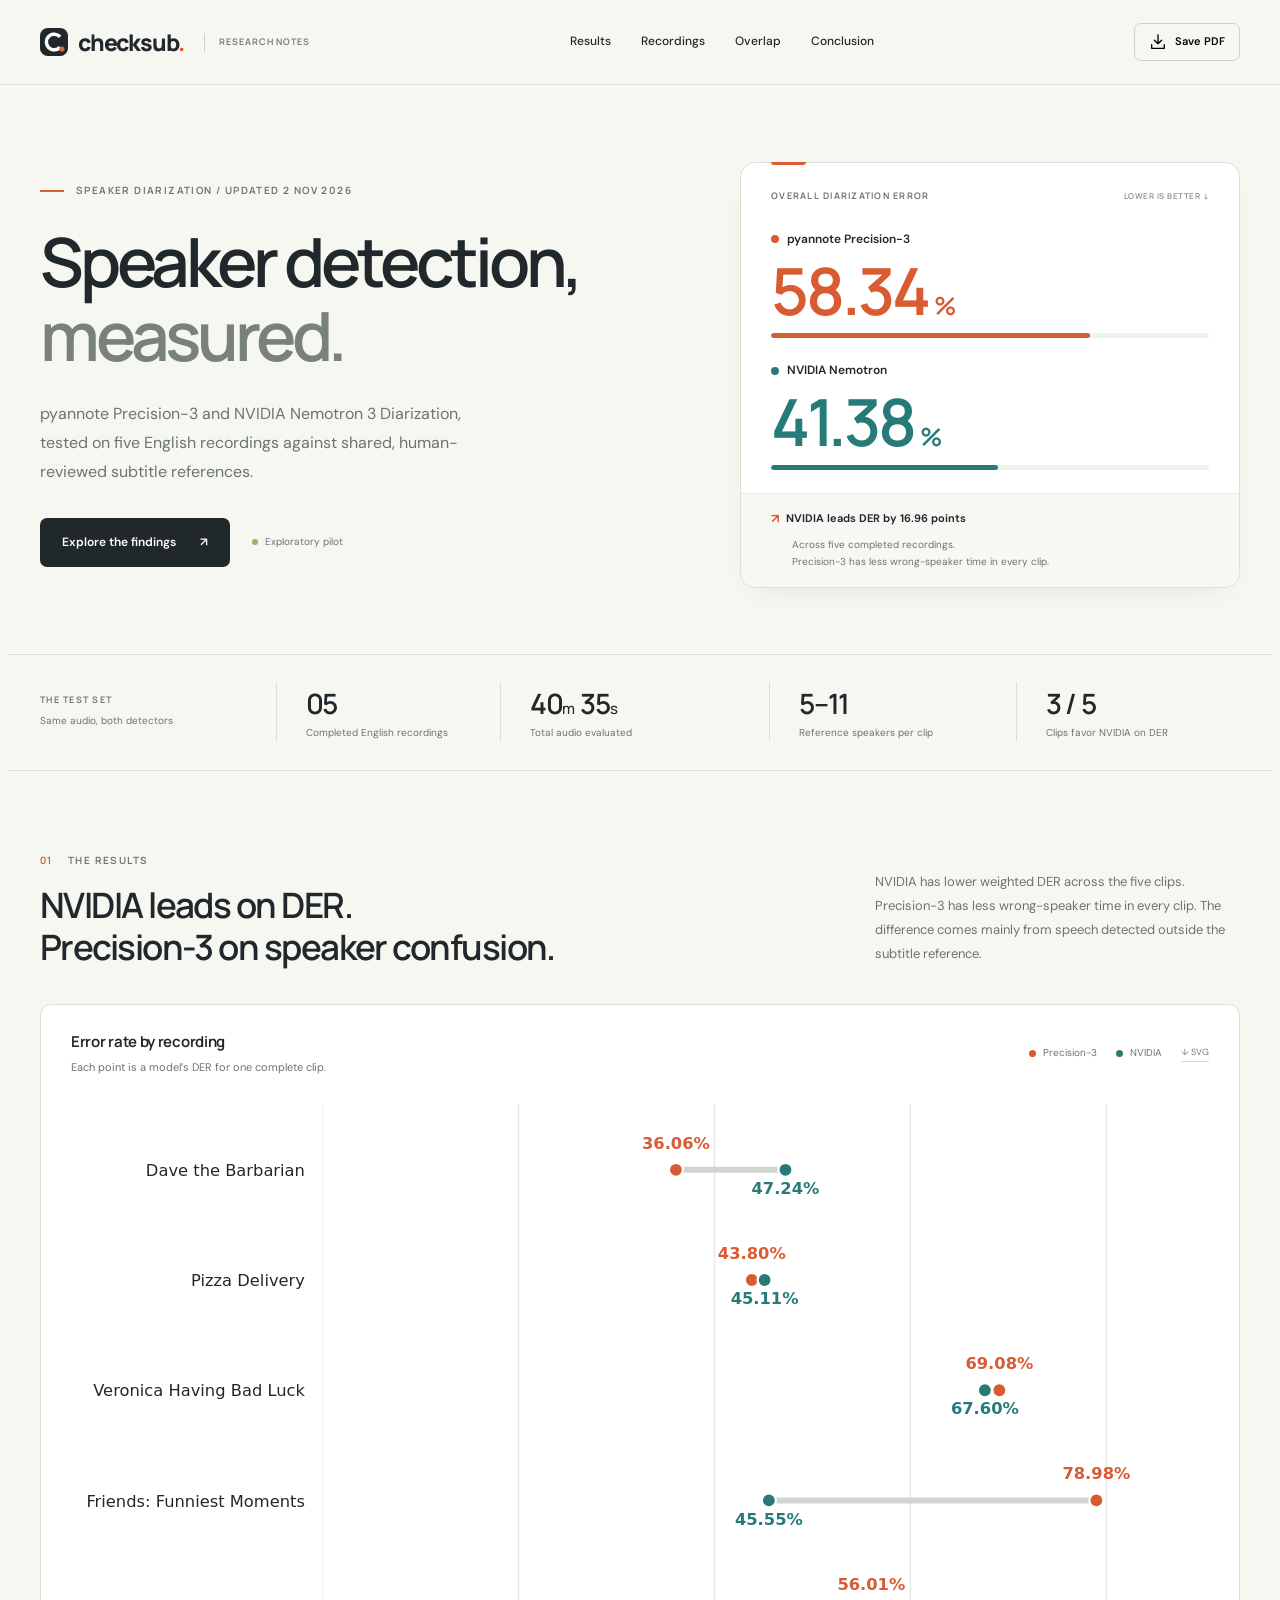
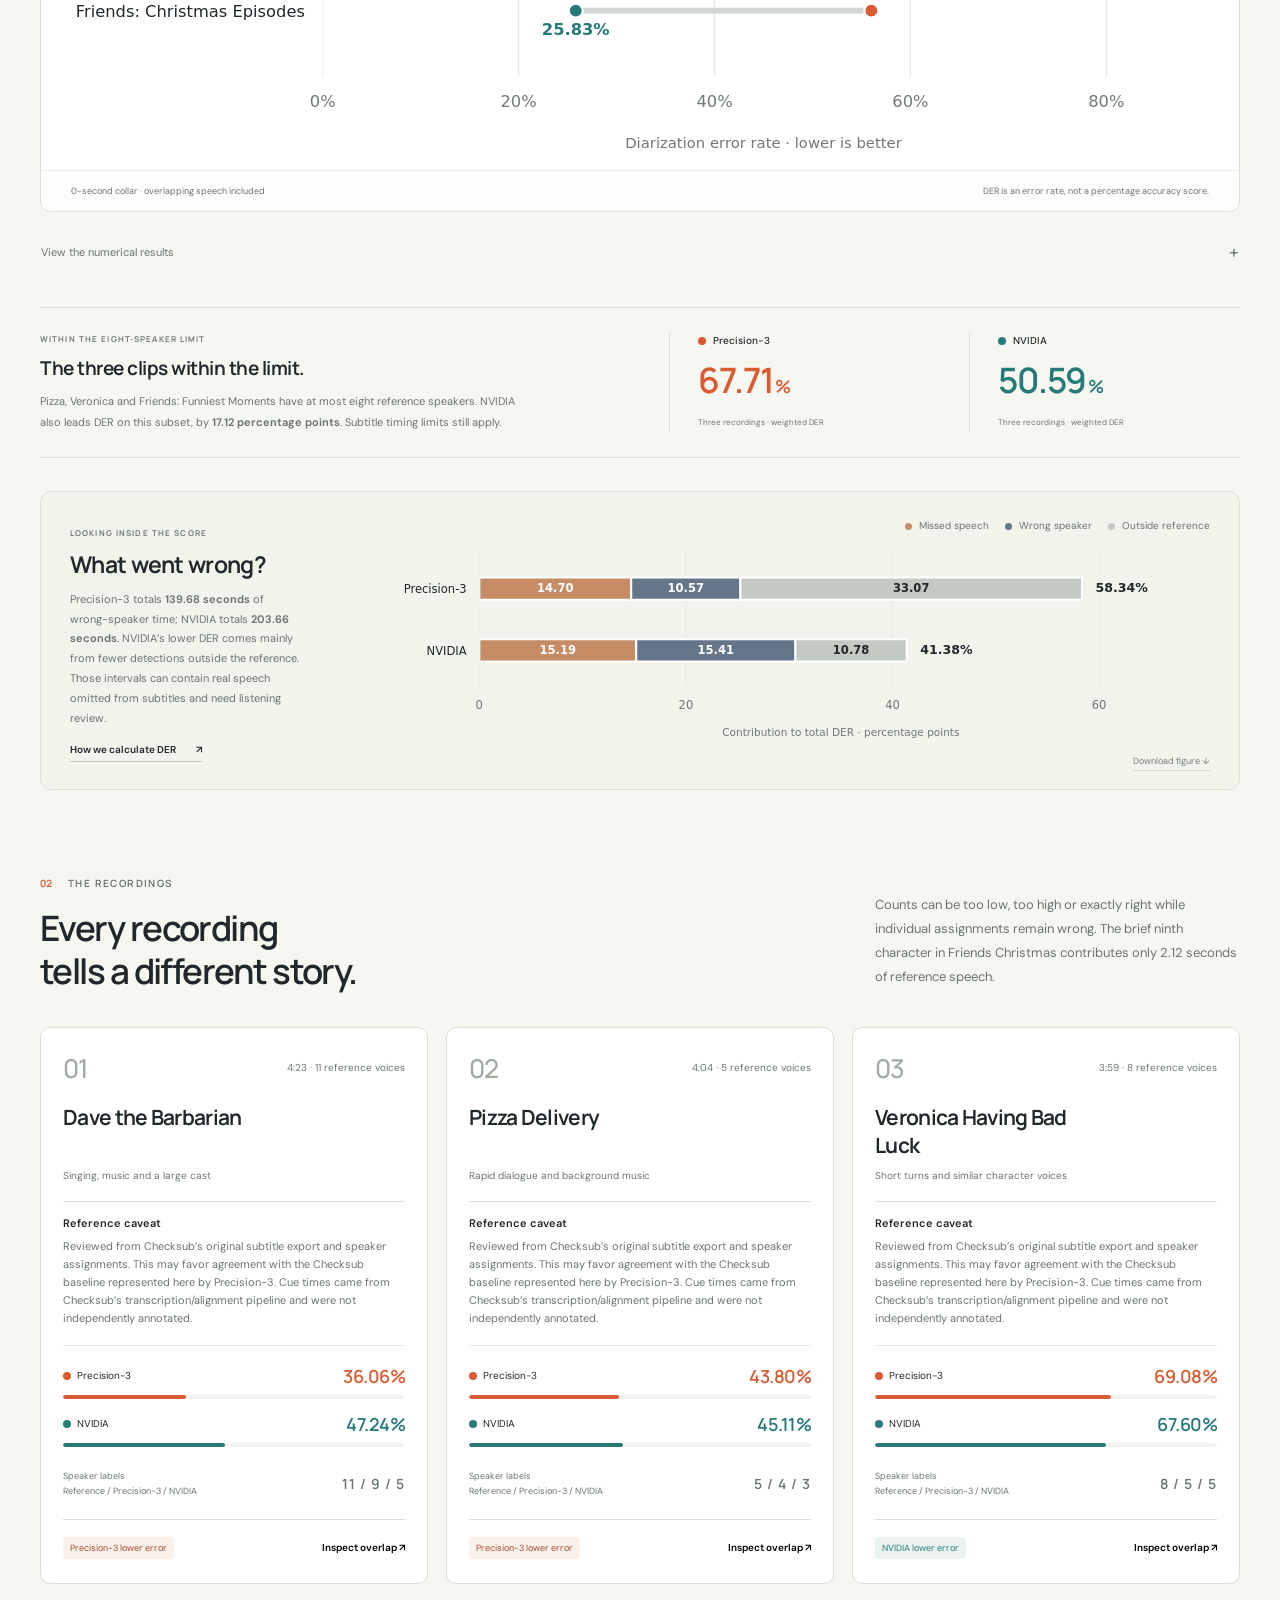
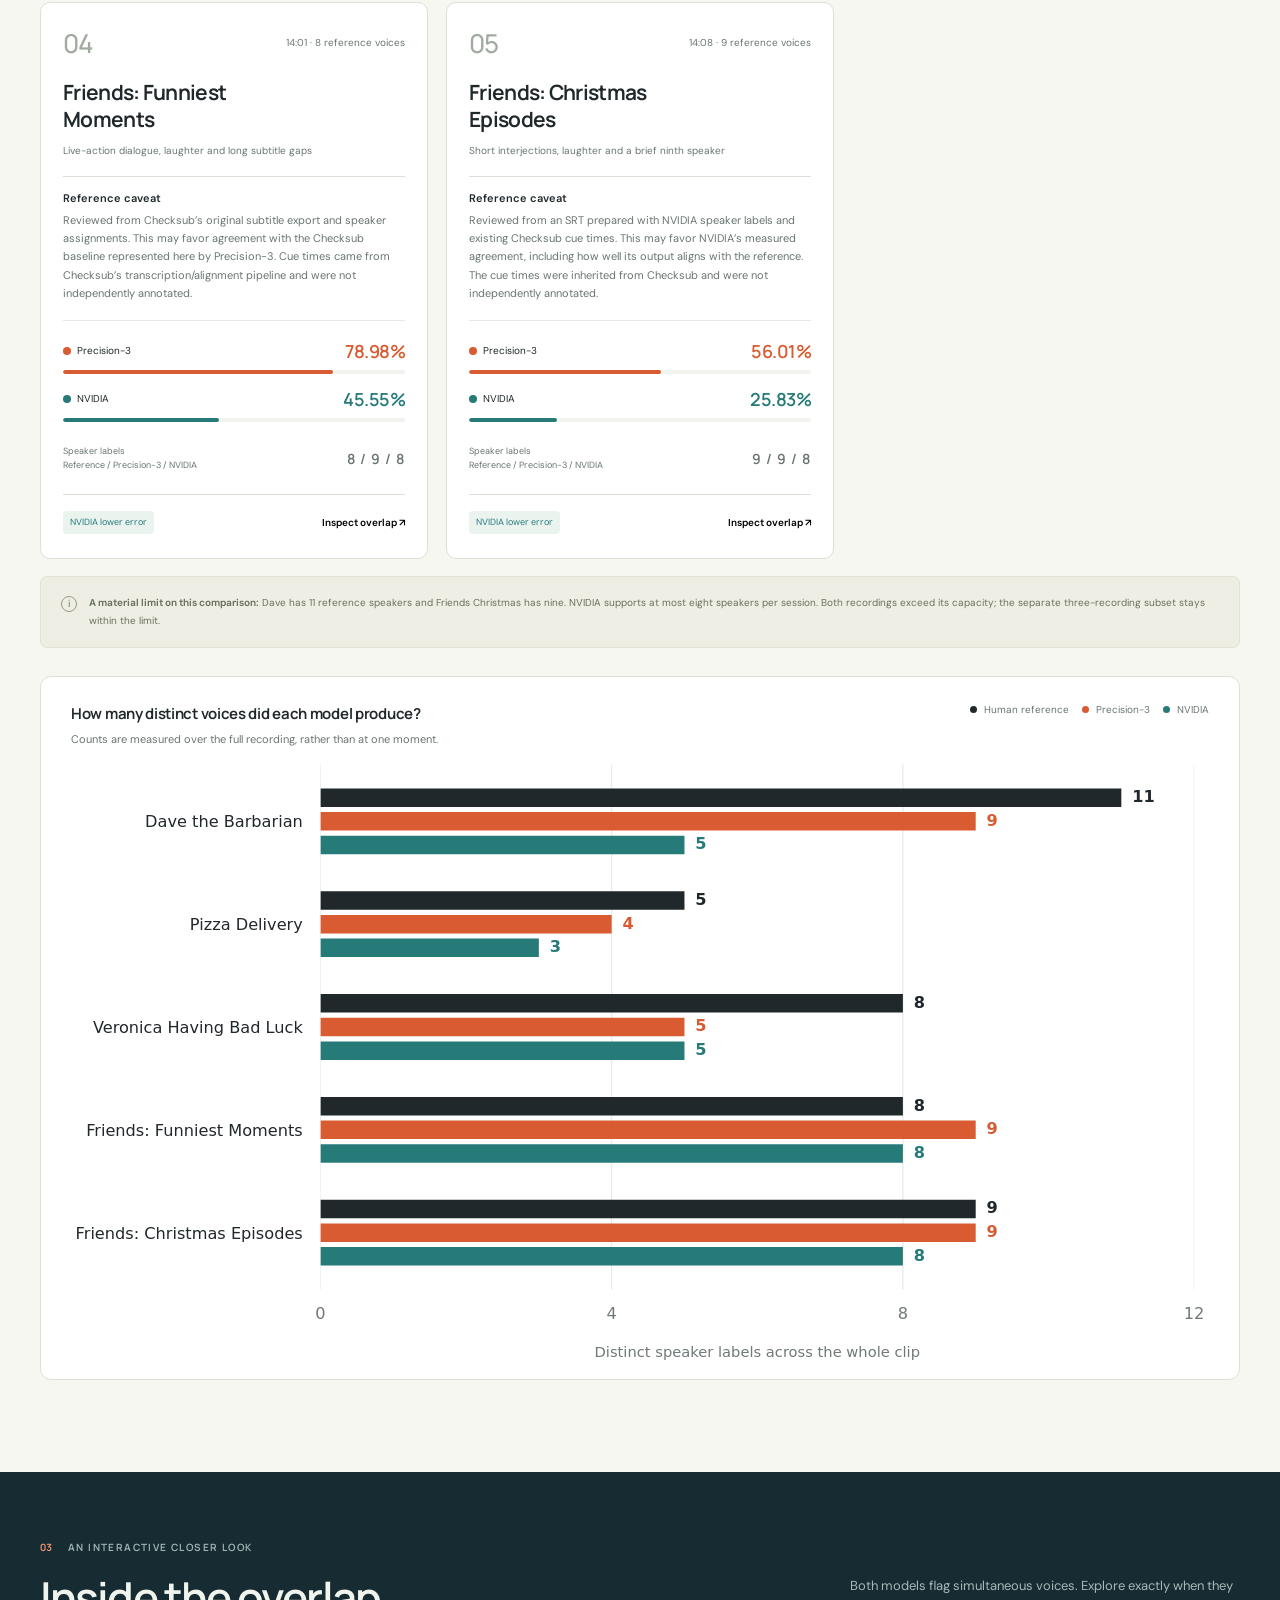
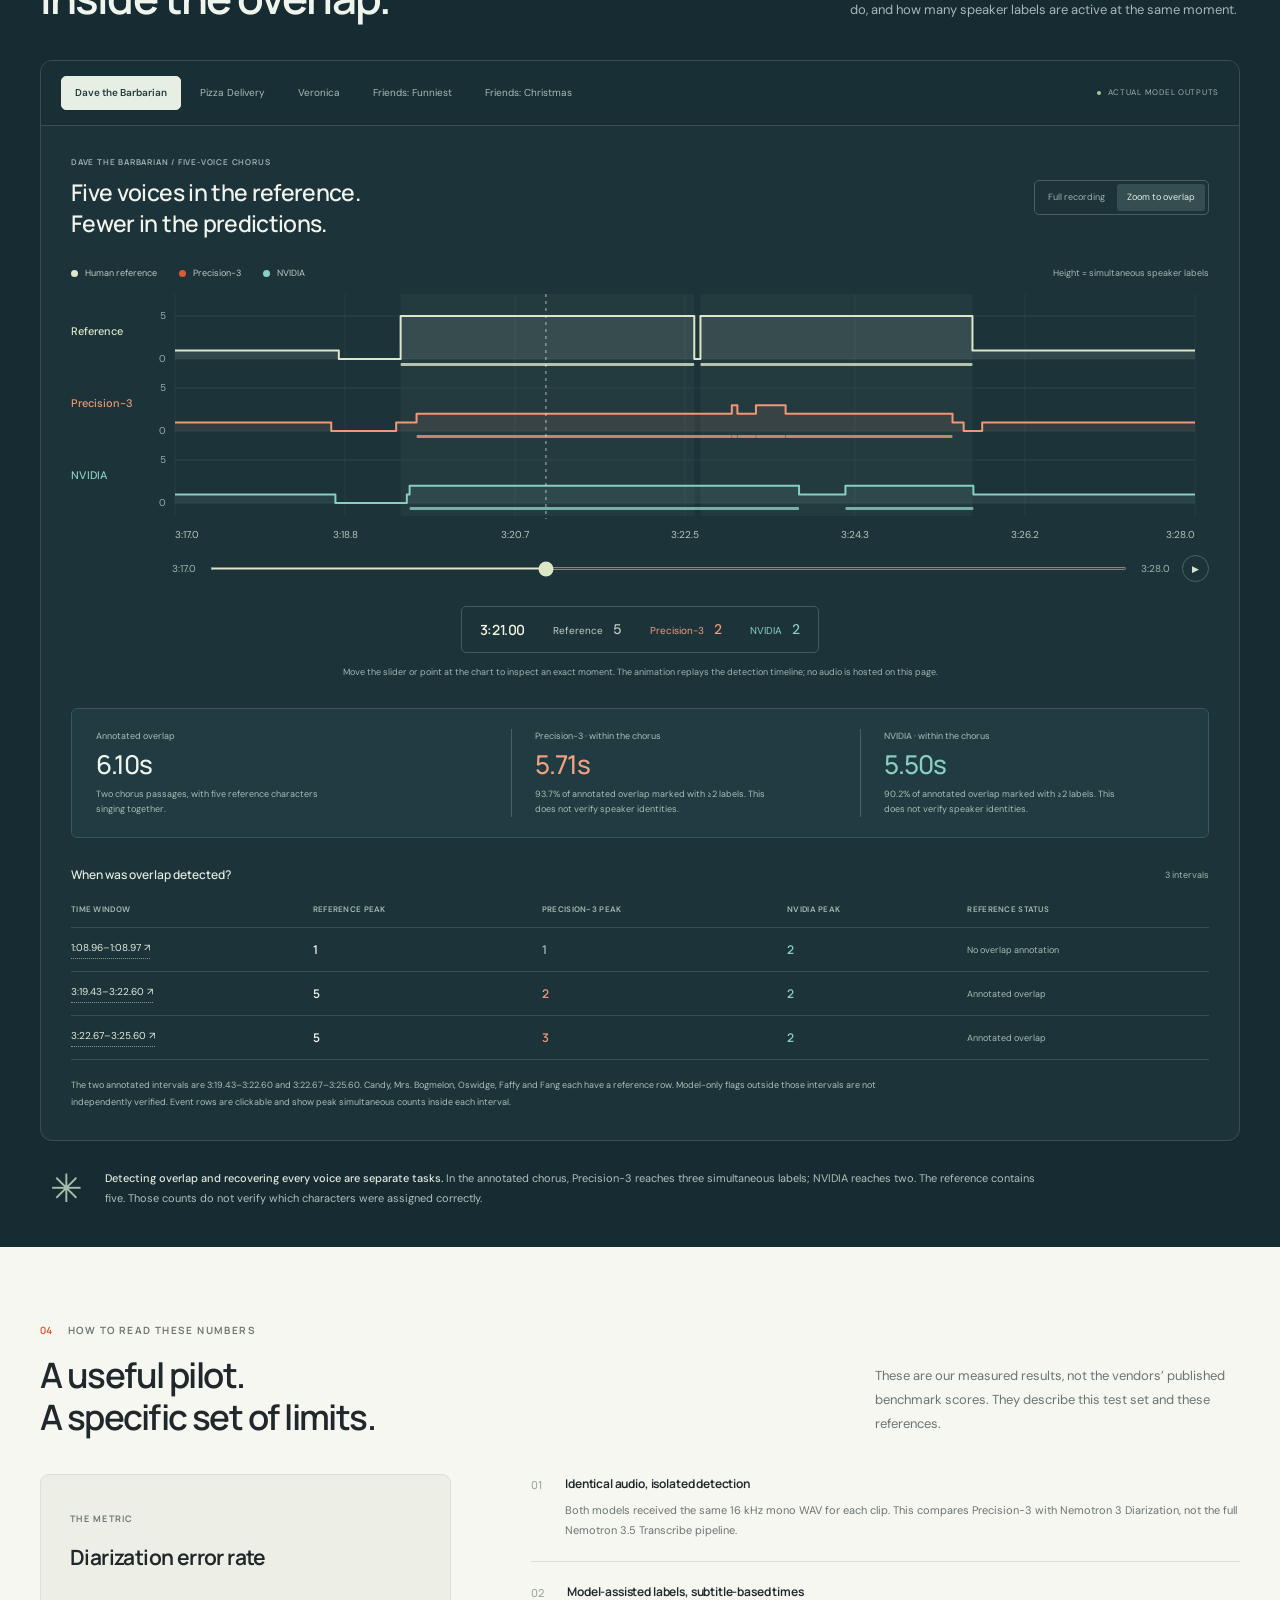
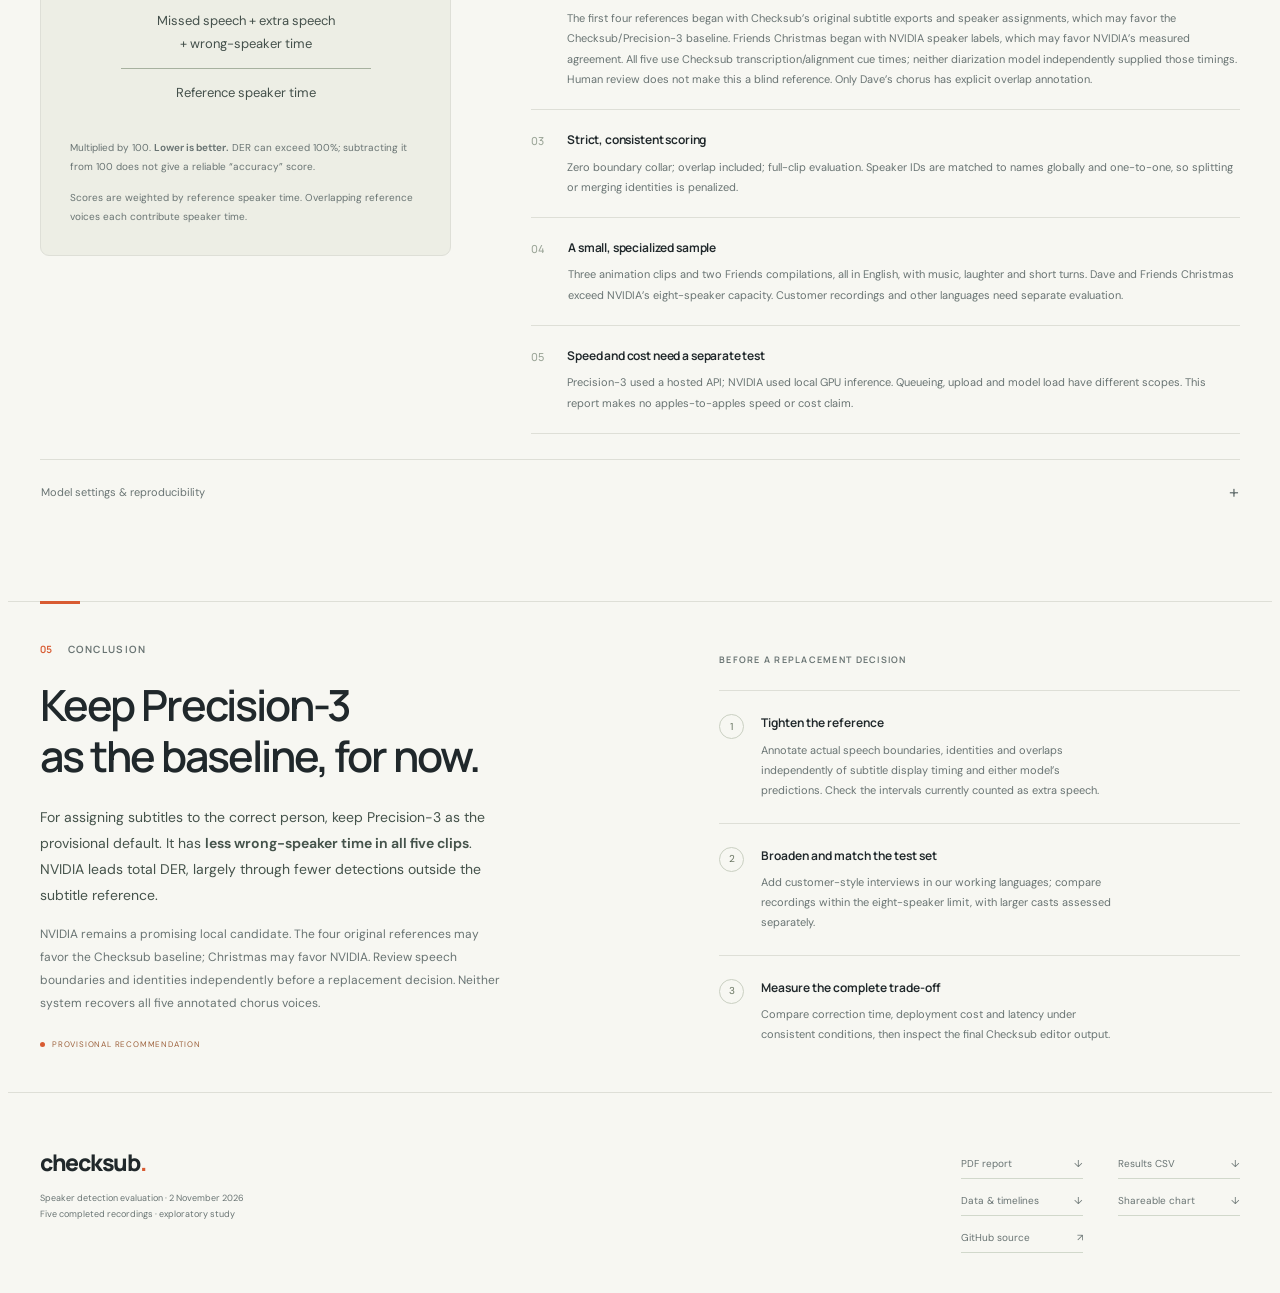
==== commit 8d5dd7f2: "Update speaker benchmark with five completed recordings and reference caveats" ====
--- a/site/index.html
+++ b/site/index.html
@@ -4,65 +4,65 @@
   <meta charset="utf-8">
   <meta name="viewport" content="width=device-width,initial-scale=1">
   <meta name="theme-color" content="#f7f7f2">
-  <meta name="description" content="A three-clip comparison of pyannote Precision-3 and NVIDIA Nemotron 3 Diarization: speaker errors, overlap detection, limitations and a practical recommendation.">
+  <meta name="description" content="Five completed recordings comparing pyannote Precision-3 and NVIDIA Nemotron 3 Diarization: total DER, wrong-speaker time, overlap detection and a provisional recommendation.">
   <meta property="og:title" content="Speaker detection, measured. | Checksub evaluation">
-  <meta property="og:description" content="Two detectors. Three recordings. Explore the results, speaker counts and overlapping voices.">
+  <meta property="og:description" content="Two detectors. Five completed recordings. Compare total error, speaker assignments and overlapping voices.">
   <meta property="og:type" content="website">
   <meta property="og:image" content="https://checkalex.github.io/speaker-detection-comparison/assets/preview.png">
   <title>Speaker detection, measured. | Checksub</title>
-  <link rel="icon" href="assets/mark.svg" type="image/svg+xml">
-  <link rel="stylesheet" href="styles.css">
-  <script defer src="data/comparison.js"></script>
-  <script defer src="app.js"></script>
+  <link rel="icon" href="assets/mark.svg?v=20261102-five-clips" type="image/svg+xml">
+  <link rel="stylesheet" href="styles.css?v=20261102-five-clips">
+  <script defer src="data/comparison.js?v=20261102-five-clips"></script>
+  <script defer src="app.js?v=20261102-five-clips"></script>
 </head>
 <body>
   <a class="skip-link" href="#main">Skip to report</a>
   <header class="site-header">
-    <a class="brand" href="#" aria-label="Checksub evaluation home"><img src="assets/mark.svg" width="28" height="28" alt=""><span>checksub<span class="brand-dot">.</span></span><span class="brand-divider"></span><span class="brand-lab">RESEARCH NOTES</span></a>
+    <a class="brand" href="#" aria-label="Checksub evaluation home"><img src="assets/mark.svg?v=20261102-five-clips" width="28" height="28" alt=""><span>checksub<span class="brand-dot">.</span></span><span class="brand-divider"></span><span class="brand-lab">RESEARCH NOTES</span></a>
     <nav aria-label="Report sections"><a href="#results">Results</a><a href="#recordings">Recordings</a><a href="#overlap">Overlap</a><a href="#conclusion">Conclusion</a></nav>
     <button class="button button-small button-outline print-action" type="button" data-testid="print-report"><svg viewBox="0 0 20 20" aria-hidden="true"><path d="M10 2v10m-4-4 4 4 4-4M3 13v4h14v-4"/></svg>Save PDF</button>
   </header>
   <main id="main">
     <section class="hero container" aria-labelledby="hero-title">
       <div class="hero-copy">
-        <p class="eyebrow"><span class="orange-rule"></span>SPEAKER DIARIZATION / 29 OCT 2026</p>
+        <p class="eyebrow"><span class="orange-rule"></span>SPEAKER DIARIZATION / UPDATED 2 NOV 2026</p>
         <h1 id="hero-title">Speaker detection,<br><span>measured.</span></h1>
-        <p class="hero-description">pyannote Precision-3 and NVIDIA Nemotron 3 Diarization, tested on three English animation clips against a shared, human-labeled reference.</p>
+        <p class="hero-description">pyannote Precision-3 and NVIDIA Nemotron 3 Diarization, tested on five English recordings against shared, human-reviewed subtitle references.</p>
         <div class="hero-actions"><a class="button button-dark" href="#results">Explore the findings <span aria-hidden="true">↗</span></a><span class="status-pill"><span></span>Exploratory pilot</span></div>
       </div>
       <div class="verdict-card">
-        <div class="card-topline"><span class="eyebrow">OVERALL SPEAKER ERROR</span><span class="tiny-tag">LOWER IS BETTER ↓</span></div>
-        <div class="hero-model"><span class="model-label"><i class="dot precision"></i>pyannote Precision-3</span><div class="hero-number precision-text">47.69<span>%</span></div><div class="score-track"><span class="precision-fill" style="width:59.62%"></span></div></div>
-        <div class="hero-model second"><span class="model-label"><i class="dot nvidia"></i>NVIDIA Nemotron</span><div class="hero-number nvidia-text">52.30<span>%</span></div><div class="score-track"><span class="nvidia-fill" style="width:65.38%"></span></div></div>
-        <div class="verdict-bottom"><strong><span class="round-arrow">↗</span>Precision-3 leads by 4.61 points</strong><p>All three clips, including an 11-speaker stress test.<br>Within NVIDIA’s eight-speaker limit, the scores nearly tie.</p></div>
+        <div class="card-topline"><span class="eyebrow">OVERALL DIARIZATION ERROR</span><span class="tiny-tag">LOWER IS BETTER ↓</span></div>
+        <div class="hero-model"><span class="model-label"><i class="dot precision"></i>pyannote Precision-3</span><div class="hero-number precision-text">58.34<span>%</span></div><div class="score-track"><span class="precision-fill" style="width:72.93%"></span></div></div>
+        <div class="hero-model second"><span class="model-label"><i class="dot nvidia"></i>NVIDIA Nemotron</span><div class="hero-number nvidia-text">41.38<span>%</span></div><div class="score-track"><span class="nvidia-fill" style="width:51.73%"></span></div></div>
+        <div class="verdict-bottom"><strong><span class="round-arrow">↗</span>NVIDIA leads DER by 16.96 points</strong><p>Across five completed recordings.<br>Precision-3 has less wrong-speaker time in every clip.</p></div>
       </div>
     </section>
 
-    <div class="dataset-strip container" aria-label="Evaluation scope"><div class="strip-label"><span class="eyebrow">THE TEST SET</span><span class="small-note">Same audio, both detectors</span></div><div><strong>03</strong><span>English animation clips</span></div><div><strong>12<span class="unit">m</span> 26<span class="unit">s</span></strong><span>Total audio evaluated</span></div><div><strong>5–11</strong><span>Reference speakers per clip</span></div><div class="strip-last"><strong>2 / 3</strong><span>Clips favor Precision-3</span></div></div>
+    <div class="dataset-strip container" aria-label="Evaluation scope"><div class="strip-label"><span class="eyebrow">THE TEST SET</span><span class="small-note">Same audio, both detectors</span></div><div><strong>05</strong><span>Completed English recordings</span></div><div><strong>40<span class="unit">m</span> 35<span class="unit">s</span></strong><span>Total audio evaluated</span></div><div><strong>5–11</strong><span>Reference speakers per clip</span></div><div class="strip-last"><strong>3 / 5</strong><span>Clips favor NVIDIA on DER</span></div></div>
 
     <section class="container report-section" id="results" aria-labelledby="results-title">
-      <div class="section-heading"><div><p class="eyebrow"><span class="section-number">01</span>THE RESULTS</p><h2 id="results-title">A lead overall.<br>A different result on Veronica.</h2></div><p class="section-intro">Precision-3 produces fewer total diarization errors in this pilot. NVIDIA is slightly ahead on Veronica, so the result depends on the recording.</p></div>
+      <div class="section-heading"><div><p class="eyebrow"><span class="section-number">01</span>THE RESULTS</p><h2 id="results-title">NVIDIA leads on DER.<br>Precision-3 on speaker confusion.</h2></div><p class="section-intro">NVIDIA has lower weighted DER across the five clips. Precision-3 has less wrong-speaker time in every clip. The difference comes mainly from speech detected outside the subtitle reference.</p></div>
       <div class="figure-panel">
-        <div class="figure-heading"><div><h3>Error rate by recording</h3><p>Each point is a model’s DER for one complete clip.</p></div><div class="legend"><span><i class="dot precision"></i>Precision-3</span><span><i class="dot nvidia"></i>NVIDIA</span><a class="figure-download" href="assets/quality-by-clip.svg" download aria-label="Download error rate chart as SVG">↓ SVG</a></div></div>
-        <div class="chart-scroll"><picture><source media="(max-width:760px)" srcset="assets/quality-mobile.svg"><img class="chart" src="assets/quality-by-clip.svg" width="1142" height="409" alt="Diarization error: Dave, Precision-3 36.06%, NVIDIA 47.24%; Pizza Delivery, 43.80% versus 45.11%; Veronica, 69.08% versus 67.60%."></picture></div>
+        <div class="figure-heading"><div><h3>Error rate by recording</h3><p>Each point is a model’s DER for one complete clip.</p></div><div class="legend"><span><i class="dot precision"></i>Precision-3</span><span><i class="dot nvidia"></i>NVIDIA</span><a class="figure-download" href="assets/quality-by-clip.svg?v=20261102-five-clips" download aria-label="Download error rate chart as SVG">↓ SVG</a></div></div>
+        <div class="chart-scroll"><picture><source media="(max-width:760px)" srcset="assets/quality-mobile.svg?v=20261102-five-clips"><img class="chart" src="assets/quality-by-clip.svg?v=20261102-five-clips" width="1142" height="630" alt="Precision-3 versus NVIDIA DER: Dave 36.06% / 47.24%; Pizza 43.80% / 45.11%; Veronica 69.08% / 67.60%; Friends Funniest 78.98% / 45.55%; Friends Christmas 56.01% / 25.83%."></picture></div>
         <div class="figure-foot"><span>0-second collar · overlapping speech included</span><span>DER is an error rate, not a percentage accuracy score.</span></div>
       </div>
-      <details class="data-table-details"><summary>View the numerical results <span aria-hidden="true">+</span></summary><div class="table-scroll"><table><caption class="sr-only">Diarization results for each clip</caption><thead><tr><th>Recording</th><th>Precision-3 DER</th><th>NVIDIA DER</th><th>Lower error</th></tr></thead><tbody><tr><th>Dave the Barbarian</th><td>36.06%</td><td>47.24%</td><td>Precision-3</td></tr><tr><th>Pizza Delivery</th><td>43.80%</td><td>45.11%</td><td>Precision-3</td></tr><tr><th>Veronica Having Bad Luck</th><td>69.08%</td><td>67.60%</td><td>NVIDIA</td></tr><tr class="total-row"><th>Weighted total</th><td>47.69%</td><td>52.30%</td><td>Precision-3</td></tr></tbody></table></div></details>
-      <div class="capacity-comparison"><div class="capacity-copy"><p class="eyebrow">WITHIN THE EIGHT-SPEAKER LIMIT</p><h3>The other two clips nearly tie.</h3><p>Excluding Dave’s 11-speaker stress test, the weighted difference is just <strong>0.03 percentage points</strong>. The overall lead is driven by the recording that exceeds NVIDIA’s speaker capacity.</p></div><div class="capacity-score"><span><i class="dot precision"></i>Precision-3</span><strong class="precision-text">55.91<span>%</span></strong><small>Pizza + Veronica · weighted DER</small></div><div class="capacity-score"><span><i class="dot nvidia"></i>NVIDIA</span><strong class="nvidia-text">55.88<span>%</span></strong><small>Pizza + Veronica · weighted DER</small></div></div>
-      <div class="error-panel"><div class="error-copy"><p class="eyebrow">LOOKING INSIDE THE SCORE</p><h3>What went wrong?</h3><p>The total combines missed speech, incorrect speaker assignments, and speech detected outside the reference.</p><a class="text-link" href="#method">How we calculate DER <span>↗</span></a></div><div class="error-figure"><div class="legend error-legend"><span><i class="dot missed"></i>Missed speech</span><span><i class="dot confused"></i>Wrong speaker</span><span><i class="dot extra"></i>Extra speech</span></div><div class="chart-scroll"><picture><source media="(max-width:760px)" srcset="assets/errors-mobile.svg"><img class="chart" src="assets/error-breakdown.svg" width="1136" height="285" alt="Stacked chart breaking each model's total diarization error into missed speech, speaker confusion and false speech detection."></picture></div><a class="figure-download" href="assets/error-breakdown.svg" download>Download figure ↓</a></div></div>
+      <details class="data-table-details"><summary>View the numerical results <span aria-hidden="true">+</span></summary><div class="table-scroll"><table><caption class="sr-only">Diarization results for each clip</caption><thead><tr><th>Recording</th><th>Precision-3 DER</th><th>NVIDIA DER</th><th>Precision-3 wrong-speaker time</th><th>NVIDIA wrong-speaker time</th><th>Lower DER</th></tr></thead><tbody><tr><th>Dave the Barbarian</th><td>36.06%</td><td>47.24%</td><td>27.57 s</td><td>45.39 s</td><td>Precision-3</td></tr><tr><th>Pizza Delivery</th><td>43.80%</td><td>45.11%</td><td>21.60 s</td><td>24.57 s</td><td>Precision-3</td></tr><tr><th>Veronica Having Bad Luck</th><td>69.08%</td><td>67.60%</td><td>39.25 s</td><td>41.89 s</td><td>NVIDIA</td></tr><tr><th>Friends: Funniest Moments</th><td>78.98%</td><td>45.55%</td><td>32.45 s</td><td>66.10 s</td><td>NVIDIA</td></tr><tr><th>Friends: Christmas Episodes</th><td>56.01%</td><td>25.83%</td><td>18.81 s</td><td>25.71 s</td><td>NVIDIA</td></tr><tr class="total-row"><th>Weighted DER / total seconds</th><td>58.34%</td><td>41.38%</td><td>139.68 s</td><td>203.66 s</td><td>NVIDIA on DER</td></tr></tbody></table></div></details>
+      <div class="capacity-comparison"><div class="capacity-copy"><p class="eyebrow">WITHIN THE EIGHT-SPEAKER LIMIT</p><h3>The three clips within the limit.</h3><p>Pizza, Veronica and Friends: Funniest Moments have at most eight reference speakers. NVIDIA also leads DER on this subset, by <strong>17.12 percentage points</strong>. Subtitle timing limits still apply.</p></div><div class="capacity-score"><span><i class="dot precision"></i>Precision-3</span><strong class="precision-text">67.71<span>%</span></strong><small>Three recordings · weighted DER</small></div><div class="capacity-score"><span><i class="dot nvidia"></i>NVIDIA</span><strong class="nvidia-text">50.59<span>%</span></strong><small>Three recordings · weighted DER</small></div></div>
+      <div class="error-panel"><div class="error-copy"><p class="eyebrow">LOOKING INSIDE THE SCORE</p><h3>What went wrong?</h3><p>Precision-3 totals <strong>139.68 seconds</strong> of wrong-speaker time; NVIDIA totals <strong>203.66 seconds</strong>. NVIDIA’s lower DER comes mainly from fewer detections outside the reference. Those intervals can contain real speech omitted from subtitles and need listening review.</p><a class="text-link" href="#method">How we calculate DER <span>↗</span></a></div><div class="error-figure"><div class="legend error-legend"><span><i class="dot missed"></i>Missed speech</span><span><i class="dot confused"></i>Wrong speaker</span><span><i class="dot extra"></i>Outside reference</span></div><div class="chart-scroll"><picture><source media="(max-width:760px)" srcset="assets/errors-mobile.svg?v=20261102-five-clips"><img class="chart" src="assets/error-breakdown.svg?v=20261102-five-clips" width="1136" height="285" alt="Stacked chart breaking each model's total diarization error into missed speech, speaker confusion and false speech detection."></picture></div><a class="figure-download" href="assets/error-breakdown.svg?v=20261102-five-clips" download>Download figure ↓</a></div></div>
     </section>
 
     <section class="container report-section recordings-section" id="recordings" aria-labelledby="recordings-title">
-      <div class="section-heading"><div><p class="eyebrow"><span class="section-number">02</span>THE RECORDINGS</p><h2 id="recordings-title">Every recording<br>tells a different story.</h2></div><p class="section-intro">All three clips contain fewer detected speaker labels than the human reference. A label count alone does not establish whether a voice was assigned correctly.</p></div>
+      <div class="section-heading"><div><p class="eyebrow"><span class="section-number">02</span>THE RECORDINGS</p><h2 id="recordings-title">Every recording<br>tells a different story.</h2></div><p class="section-intro">Counts can be too low, too high or exactly right while individual assignments remain wrong. The brief ninth character in Friends Christmas contributes only 2.12 seconds of reference speech.</p></div>
       <div id="clip-cards" class="clip-cards"></div>
-      <div class="capacity-note"><span class="note-icon">i</span><p><strong>A material limit on this comparison:</strong> Dave has 11 reference speakers. NVIDIA’s model supports at most eight speakers per session. That clip exceeds its capacity, so this is a product-fit stress test, not a fully matched model comparison.</p></div>
-      <div class="figure-panel speaker-figure"><div class="figure-heading"><div><h3>How many distinct voices did each model produce?</h3><p>Counts are measured over the full recording, rather than at one moment.</p></div><div class="legend"><span><i class="dot reference"></i>Human reference</span><span><i class="dot precision"></i>Precision-3</span><span><i class="dot nvidia"></i>NVIDIA</span></div></div><div class="chart-scroll"><picture><source media="(max-width:760px)" srcset="assets/speakers-mobile.svg"><img class="chart" src="assets/speaker-counts.svg" width="1142" height="385" alt="Reference versus detected speaker counts: Dave 11, 9, 5; Pizza Delivery 5, 4, 3; Veronica 8, 5, 5, for reference, Precision-3 and NVIDIA respectively."></picture></div></div>
+      <div class="capacity-note"><span class="note-icon">i</span><p><strong>A material limit on this comparison:</strong> Dave has 11 reference speakers and Friends Christmas has nine. NVIDIA supports at most eight speakers per session. Both recordings exceed its capacity; the separate three-recording subset stays within the limit.</p></div>
+      <div class="figure-panel speaker-figure"><div class="figure-heading"><div><h3>How many distinct voices did each model produce?</h3><p>Counts are measured over the full recording, rather than at one moment.</p></div><div class="legend"><span><i class="dot reference"></i>Human reference</span><span><i class="dot precision"></i>Precision-3</span><span><i class="dot nvidia"></i>NVIDIA</span></div></div><div class="chart-scroll"><picture><source media="(max-width:760px)" srcset="assets/speakers-mobile.svg?v=20261102-five-clips"><img class="chart" src="assets/speaker-counts.svg?v=20261102-five-clips" width="1142" height="600" alt="Reference / Precision-3 / NVIDIA speaker counts: Dave 11 / 9 / 5; Pizza 5 / 4 / 3; Veronica 8 / 5 / 5; Friends Funniest 8 / 9 / 8; Friends Christmas 9 / 9 / 8."></picture></div></div>
     </section>
 
     <section class="overlap-section" id="overlap" aria-labelledby="overlap-title"><div class="container">
       <div class="section-heading"><div><p class="eyebrow"><span class="section-number">03</span>AN INTERACTIVE CLOSER LOOK</p><h2 id="overlap-title">Inside the overlap.</h2></div><p class="section-intro">Both models flag simultaneous voices. Explore exactly when they do, and how many speaker labels are active at the same moment.</p></div>
       <div class="overlap-explorer">
-        <div class="explorer-toolbar"><div class="clip-tabs" role="group" aria-label="Choose a recording"><button type="button" class="active" data-clip="dave" data-testid="select-dave" aria-pressed="true">Dave the Barbarian</button><button type="button" data-clip="pizza" data-testid="select-pizza" aria-pressed="false">Pizza Delivery</button><button type="button" data-clip="veronica" data-testid="select-veronica" aria-pressed="false">Veronica</button></div><span class="explorer-kind"><span></span>ACTUAL MODEL OUTPUTS</span></div>
+        <div class="explorer-toolbar"><div class="clip-tabs" role="group" aria-label="Choose a recording"><button type="button" class="active" data-clip="dave" data-testid="select-dave" aria-pressed="true">Dave the Barbarian</button><button type="button" data-clip="pizza" data-testid="select-pizza" aria-pressed="false">Pizza Delivery</button><button type="button" data-clip="veronica" data-testid="select-veronica" aria-pressed="false">Veronica</button><button type="button" data-clip="friends" data-testid="select-friends" aria-pressed="false">Friends: Funniest</button><button type="button" data-clip="christmas" data-testid="select-christmas" aria-pressed="false">Friends: Christmas</button></div><span class="explorer-kind"><span></span>ACTUAL MODEL OUTPUTS</span></div>
         <div class="explorer-body"><div class="timeline-top"><div><p class="eyebrow" id="timeline-kicker">DAVE THE BARBARIAN / FIVE-VOICE CHORUS</p><h3 id="timeline-title">Five voices in the reference.<br>Fewer in the predictions.</h3></div><div class="window-controls" role="group" aria-label="Timeline viewing window"><button type="button" data-window="full" data-testid="show-full-timeline" aria-pressed="false">Full recording</button><button type="button" data-window="focus" class="active" data-testid="show-focus-timeline" aria-pressed="true">Zoom to overlap</button></div></div>
         <div class="timeline-legend"><span><i class="dot reference-light"></i>Human reference</span><span><i class="dot precision"></i>Precision-3</span><span><i class="dot nvidia-light"></i>NVIDIA</span><span class="legend-note">Height = simultaneous speaker labels</span></div>
         <div id="activity-chart" class="activity-chart" data-testid="overlap-timeline"></div>
@@ -78,13 +78,13 @@
 
     <section class="container report-section method-section" id="method" aria-labelledby="method-title">
       <div class="section-heading"><div><p class="eyebrow"><span class="section-number">04</span>HOW TO READ THESE NUMBERS</p><h2 id="method-title">A useful pilot.<br>A specific set of limits.</h2></div><p class="section-intro">These are our measured results, not the vendors’ published benchmark scores. They describe this test set and these references.</p></div>
-      <div class="method-grid"><div class="formula-card"><span class="eyebrow">THE METRIC</span><h3>Diarization error rate</h3><div class="formula"><span>Missed speech + extra speech<br>+ wrong-speaker time</span><span class="formula-divider"></span><span>Reference speaker time</span></div><p>Multiplied by 100. <strong>Lower is better.</strong> DER can exceed 100%; subtracting it from 100 does not give a reliable “accuracy” score.</p><p>Scores are weighted by reference speaker time. Overlapping reference voices each contribute speaker time.</p></div><div class="method-list"><article><span>01</span><div><h4>Identical audio, isolated detection</h4><p>Both models received the same 16 kHz mono WAV for each clip. This compares Precision-3 with Nemotron 3 Diarization, not the full Nemotron 3.5 Transcribe pipeline.</p></div></article><article><span>02</span><div><h4>Human names, subtitle-based times</h4><p>Speaker identities were filled by a human in Checksub subtitle exports. Speech boundaries were not independently annotated. Display padding and missing intervals can inflate timing errors. Only the Dave chorus has explicit overlap reference labels.</p></div></article><article><span>03</span><div><h4>Strict, consistent scoring</h4><p>Zero boundary collar; overlap included; full-clip evaluation. Speaker IDs are matched to names globally and one-to-one, so splitting or merging identities is penalized.</p></div></article><article><span>04</span><div><h4>A small, specialized sample</h4><p>Three English animation clips, with music and exaggerated voices. Dave exceeds NVIDIA’s eight-speaker capacity. These results do not establish performance on customer recordings, other languages, or recordings with matched speaker budgets.</p></div></article><article><span>05</span><div><h4>Speed and cost need a separate test</h4><p>Precision-3 used a hosted API; NVIDIA used local GPU inference. Queueing, upload and model load have different scopes. This report makes no apples-to-apples speed or cost claim.</p></div></article></div></div>
+      <div class="method-grid"><div class="formula-card"><span class="eyebrow">THE METRIC</span><h3>Diarization error rate</h3><div class="formula"><span>Missed speech + extra speech<br>+ wrong-speaker time</span><span class="formula-divider"></span><span>Reference speaker time</span></div><p>Multiplied by 100. <strong>Lower is better.</strong> DER can exceed 100%; subtracting it from 100 does not give a reliable “accuracy” score.</p><p>Scores are weighted by reference speaker time. Overlapping reference voices each contribute speaker time.</p></div><div class="method-list"><article><span>01</span><div><h4>Identical audio, isolated detection</h4><p>Both models received the same 16 kHz mono WAV for each clip. This compares Precision-3 with Nemotron 3 Diarization, not the full Nemotron 3.5 Transcribe pipeline.</p></div></article><article><span>02</span><div><h4>Model-assisted labels, subtitle-based times</h4><p>The first four references began with Checksub’s original subtitle exports and speaker assignments, which may favor the Checksub/Precision-3 baseline. Friends Christmas began with NVIDIA speaker labels, which may favor NVIDIA’s measured agreement. All five use Checksub transcription/alignment cue times; neither diarization model independently supplied those timings. Human review does not make this a blind reference. Only Dave’s chorus has explicit overlap annotation.</p></div></article><article><span>03</span><div><h4>Strict, consistent scoring</h4><p>Zero boundary collar; overlap included; full-clip evaluation. Speaker IDs are matched to names globally and one-to-one, so splitting or merging identities is penalized.</p></div></article><article><span>04</span><div><h4>A small, specialized sample</h4><p>Three animation clips and two Friends compilations, all in English, with music, laughter and short turns. Dave and Friends Christmas exceed NVIDIA’s eight-speaker capacity. Customer recordings and other languages need separate evaluation.</p></div></article><article><span>05</span><div><h4>Speed and cost need a separate test</h4><p>Precision-3 used a hosted API; NVIDIA used local GPU inference. Queueing, upload and model load have different scopes. This report makes no apples-to-apples speed or cost claim.</p></div></article></div></div>
       <details class="configuration-details"><summary>Model settings & reproducibility <span aria-hidden="true">+</span></summary><div class="configuration-grid"><div><h4>pyannote Precision-3</h4><p>Automatic speaker count; transcription off; regular overlapping diarization; VAD and crosstalk sensitivity set to zero. The hosted checkpoint behind the model alias is managed by pyannote.</p><a href="https://www.pyannote.ai/precision-3" target="_blank" rel="noopener">Model documentation ↗</a></div><div><h4>NVIDIA Nemotron 3 Diarization</h4><p>Offline Transformers inference; float32; threshold 0.5; RTX 4090. Model and runtime source revisions are pinned in the downloadable data.</p><a href="https://huggingface.co/nvidia/Nemotron-3-Diarization" target="_blank" rel="noopener">Model card & eight-speaker limit ↗</a></div><div><h4>Scoring & records</h4><p>pyannote.metrics with consistent settings. Public data includes file hashes, model measurements, and anonymous speaker-count timelines. Source audio, transcripts, credentials and job identifiers are excluded.</p><a href="https://pyannote.github.io/pyannote-metrics/reference.html#diarization" target="_blank" rel="noopener">Scoring documentation ↗</a></div></div></details>
     </section>
 
-    <section class="conclusion-section container" id="conclusion" aria-labelledby="conclusion-title"><div class="conclusion-copy"><p class="eyebrow"><span class="section-number">05</span>CONCLUSION</p><h2 id="conclusion-title">Keep Precision-3<br>as the baseline, for now.</h2><p class="conclusion-lead">There is no broad quality winner established yet. Precision-3 leads across all three clips, but <strong>the two recordings within NVIDIA’s speaker limit are nearly tied</strong>.</p><p>Retain the current baseline while running a larger, independently timed comparison. NVIDIA’s local deployment and competitive results within its capacity justify that next test. Neither system recovers all five chorus voices here.</p><div class="recommendation-tag"><span></span>PROVISIONAL RECOMMENDATION</div></div><div class="next-steps"><p class="eyebrow">BEFORE A REPLACEMENT DECISION</p><article><span>1</span><div><h4>Tighten the reference</h4><p>Annotate actual speech boundaries and all overlaps, independently of subtitle display timing.</p></div></article><article><span>2</span><div><h4>Broaden and match the test set</h4><p>Add customer-style interviews in our working languages; compare recordings within the eight-speaker limit, with larger casts assessed separately.</p></div></article><article><span>3</span><div><h4>Measure the complete trade-off</h4><p>Compare correction time, deployment cost and latency under consistent conditions, then inspect the final Checksub editor output.</p></div></article></div></section>
+    <section class="conclusion-section container" id="conclusion" aria-labelledby="conclusion-title"><div class="conclusion-copy"><p class="eyebrow"><span class="section-number">05</span>CONCLUSION</p><h2 id="conclusion-title">Keep Precision-3<br>as the baseline, for now.</h2><p class="conclusion-lead">For assigning subtitles to the correct person, keep Precision-3 as the provisional default. It has <strong>less wrong-speaker time in all five clips</strong>. NVIDIA leads total DER, largely through fewer detections outside the subtitle reference.</p><p>NVIDIA remains a promising local candidate. The four original references may favor the Checksub baseline; Christmas may favor NVIDIA. Review speech boundaries and identities independently before a replacement decision. Neither system recovers all five annotated chorus voices.</p><div class="recommendation-tag"><span></span>PROVISIONAL RECOMMENDATION</div></div><div class="next-steps"><p class="eyebrow">BEFORE A REPLACEMENT DECISION</p><article><span>1</span><div><h4>Tighten the reference</h4><p>Annotate actual speech boundaries, identities and overlaps independently of subtitle display timing and either model’s predictions. Check the intervals currently counted as extra speech.</p></div></article><article><span>2</span><div><h4>Broaden and match the test set</h4><p>Add customer-style interviews in our working languages; compare recordings within the eight-speaker limit, with larger casts assessed separately.</p></div></article><article><span>3</span><div><h4>Measure the complete trade-off</h4><p>Compare correction time, deployment cost and latency under consistent conditions, then inspect the final Checksub editor output.</p></div></article></div></section>
   </main>
-  <footer class="container site-footer"><div><a class="footer-brand" href="#">checksub<span>.</span></a><p>Speaker detection evaluation · 29 October 2026<br>Three-clip exploratory study</p></div><div class="footer-links"><a href="speaker-detection-evaluation.pdf" download>PDF report <span>↓</span></a><a href="data/results.csv" download>Results CSV <span>↓</span></a><a href="data/comparison.json" download>Data & timelines <span>↓</span></a><a href="assets/quality-by-clip.png" download>Shareable chart <span>↓</span></a><a href="https://github.com/checkalex/speaker-detection-comparison" target="_blank" rel="noopener">GitHub source <span>↗</span></a></div></footer>
+  <footer class="container site-footer"><div><a class="footer-brand" href="#">checksub<span>.</span></a><p>Speaker detection evaluation · 2 November 2026<br>Five completed recordings · exploratory study</p></div><div class="footer-links"><a href="speaker-detection-evaluation.pdf?v=20261102-five-clips" download>PDF report <span>↓</span></a><a href="data/results.csv?v=20261102-five-clips" download>Results CSV <span>↓</span></a><a href="data/comparison.json?v=20261102-five-clips" download>Data & timelines <span>↓</span></a><a href="assets/quality-by-clip.png?v=20261102-five-clips" download>Shareable chart <span>↓</span></a><a href="https://github.com/checkalex/speaker-detection-comparison" target="_blank" rel="noopener">GitHub source <span>↗</span></a></div></footer>
   <noscript><p class="container">JavaScript is required for the overlap explorer. The result charts and conclusion above remain available. Download the CSV for all numerical results.</p></noscript>
 </body>
 </html>
--- a/site/styles.css
+++ b/site/styles.css
@@ -1,13 +1,17 @@
 @font-face{font-family:Manrope;src:url('assets/fonts/manrope.ttf') format('truetype');font-weight:400 800;font-display:swap}
 @font-face{font-family:'DM Sans';src:url('assets/fonts/dm-sans.ttf') format('truetype');font-weight:400 700;font-display:swap}
 :root{--paper:#f7f7f2;--white:#fff;--ink:#20282b;--muted:#697473;--line:#dedfd7;--orange:#d85b32;--teal:#267b79;--navy:#172b32;--light-teal:#89cebf;--manrope:Manrope,Arial,sans-serif;--body:'DM Sans',Arial,sans-serif}
-*{box-sizing:border-box}html{scroll-behavior:smooth;scroll-padding-top:96px}body{margin:0;background:var(--paper);color:var(--ink);font:16px/1.6 var(--body);-webkit-font-smoothing:antialiased}a{color:inherit;text-decoration:none}button,input{font:inherit}button,a,input,summary{-webkit-tap-highlight-color:transparent}button,a,summary{touch-action:manipulation}button{cursor:pointer}button:focus-visible,a:focus-visible,summary:focus-visible,input:focus-visible{outline:3px solid var(--orange);outline-offset:5px}button:disabled{cursor:default}img{display:block;max-width:100%}button svg{width:18px;height:18px;fill:none;stroke:currentColor;stroke-width:1.5;stroke-linecap:round;stroke-linejoin:round}h1,h2,h3,h4,p{margin:0}h1,h2,h3,h4{font-family:var(--manrope);font-weight:650}strong{font-weight:650}.container{max-width:1264px;margin-inline:auto;padding-inline:32px}.eyebrow{font:650 10px/1.5 var(--manrope);letter-spacing:.14em;text-transform:uppercase}.orange-rule{width:24px;height:2px;background:var(--orange);display:inline-block;margin-right:12px;vertical-align:middle}.site-header{max-width:1440px;margin:auto;padding:23px 40px;display:flex;align-items:center;justify-content:space-between;border-bottom:1px solid var(--line);gap:24px}.brand{display:flex;gap:10px;align-items:center;font:800 23px/1 var(--manrope);letter-spacing:-1.2px}.brand-dot,.footer-brand span{color:var(--orange)}.brand-divider{height:19px;width:1px;background:#cbd0c6;margin:0 4px 0 10px}.brand-lab{font-size:9px;letter-spacing:.1em;line-height:1.5;color:var(--muted);font-weight:600}.site-header nav{display:flex;gap:30px;font-size:12px;font-weight:500}.site-header nav a{transition:color .2s}.site-header nav a:hover{color:var(--orange)}.button{display:inline-flex;align-items:center;justify-content:center;gap:24px;padding:14px 21px;border-radius:7px;font-size:12px;font-weight:600;border:1px solid transparent;transition:transform .2s,background .2s}.button:hover{transform:translateY(-2px)}.button-small{padding:9px 14px;gap:8px;font-size:11px}.button-outline{background:none;border-color:#cdd1c8}.button-outline:hover{background:#edeee7}.button-dark{background:var(--ink);color:white}.button-dark:hover{background:#344347}.hero{display:grid;grid-template-columns:1.23fr 1fr;gap:85px;align-items:center;padding-top:77px;padding-bottom:66px}.hero .eyebrow{color:var(--muted);margin-bottom:27px}h1{font-size:clamp(52px,5.3vw,76px);line-height:1.09;letter-spacing:-4.2px;font-weight:600}h1 span{color:#78827a}.hero-description{font-size:16px;max-width:430px;margin-top:28px;color:var(--muted);line-height:1.8}.hero-actions{display:flex;align-items:center;gap:22px;margin-top:31px}.status-pill{display:flex;align-items:center;gap:7px;font-size:10px;color:var(--muted)}.status-pill>span{width:6px;height:6px;border-radius:50%;background:#b5a46b}.verdict-card{padding:26px 30px 0;background:#fff;border:1px solid var(--line);border-radius:15px;box-shadow:0 12px 30px -20px #263e2f30;position:relative}.verdict-card:before{content:'';position:absolute;top:-1px;left:30px;height:3px;width:35px;background:var(--orange);border-radius:0 0 3px 3px}.card-topline{display:flex;align-items:center;justify-content:space-between;gap:12px}.card-topline .eyebrow{margin:0;font-size:9px;color:#66726c}.tiny-tag{font:600 8px var(--manrope);letter-spacing:.06em;color:#889087}.hero-model{margin-top:27px}.model-label{display:flex;align-items:center;gap:8px;font-size:12px;font-weight:600}.dot{display:inline-block;width:8px;height:8px;flex:none;border-radius:50%}.precision,.precision-fill{background:var(--orange)}.nvidia,.nvidia-fill{background:var(--teal)}.reference{background:var(--ink)}.precision-text{color:var(--orange)}.nvidia-text{color:var(--teal)}.hero-number{font:600 65px/1.3 var(--manrope);letter-spacing:-3px;display:flex;align-items:baseline;gap:3px}.hero-number>span{font-size:25px;letter-spacing:-.5px;margin-left:3px}.score-track{background:#f0f2ec;height:5px;width:100%;border-radius:3px;overflow:hidden}.score-track>span{height:100%;display:block;border-radius:3px}.hero-model.second{margin-top:23px}.verdict-bottom{background:#f7f8f3;border-top:1px solid #e8eae1;margin:23px -30px 0;padding:15px 30px 17px;border-radius:0 0 15px 15px}.verdict-bottom strong{font-size:11px;display:flex;gap:7px;align-items:center}.round-arrow{font-size:13px;color:var(--orange)}.verdict-bottom p{font-size:10px;color:var(--muted);margin:6px 0 0 21px;line-height:1.7}.dataset-strip{display:grid;grid-template-columns:1.05fr 1fr 1.2fr 1.1fr 1fr;align-items:center;padding-top:27px;padding-bottom:29px;border-top:1px solid var(--line);border-bottom:1px solid var(--line)}.dataset-strip>div{padding-left:29px;border-left:1px solid var(--line);display:flex;flex-direction:column;gap:1px}.dataset-strip .strip-label{border-left:none;padding-left:0;gap:6px}.strip-label .eyebrow{font-size:9px;color:var(--muted)}.small-note{font-size:10px;color:var(--muted)}.dataset-strip strong{font:600 28px/1.5 var(--manrope);letter-spacing:-1.2px}.dataset-strip .unit{font-size:15px;font-weight:500;letter-spacing:0}.dataset-strip>div>span:not(.eyebrow){font-size:10px;color:var(--muted)}.report-section{padding-top:82px;padding-bottom:12px}.section-heading{display:flex;align-items:flex-end;justify-content:space-between;gap:50px;margin-bottom:35px}.section-heading .eyebrow{color:var(--muted);margin-bottom:16px}.section-number{color:var(--orange);padding-right:16px;letter-spacing:0;font-variant-numeric:tabular-nums}.section-heading h2,h2{font-size:35px;letter-spacing:-1.55px;line-height:1.22;font-weight:600}.section-intro{font-size:13px;line-height:1.85;max-width:365px;color:var(--muted);padding-bottom:3px}.figure-panel{background:var(--white);border:1px solid var(--line);border-radius:11px;overflow:hidden}.figure-heading{display:flex;justify-content:space-between;align-items:center;gap:24px;padding:25px 30px 6px}.figure-heading h3{font-size:15px;letter-spacing:-.3px}.figure-heading p{color:var(--muted);font-size:11px;margin-top:5px}.legend{display:flex;align-items:center;gap:19px;flex-wrap:wrap;font-size:10px;color:var(--muted)}.legend>span,.timeline-legend>span{display:flex;gap:7px;align-items:center}.legend .dot{width:7px;height:7px}.figure-download{font-size:9px;color:#738078;border-bottom:1px solid #d6dcd5;padding-bottom:2px;white-space:nowrap}.figure-download:hover{color:var(--orange)}.chart-scroll{overflow-x:auto}.chart{width:100%;height:auto;padding:10px 24px 8px;min-width:640px}.figure-foot{border-top:1px solid #eceee7;display:flex;justify-content:space-between;gap:20px;padding:13px 30px;font-size:9px;color:var(--muted);background:#fdfdfb}.data-table-details{margin-top:14px;font-size:12px}.data-table-details summary,.configuration-details summary{display:flex;justify-content:space-between;align-items:center;cursor:pointer;padding:12px 1px;color:var(--muted);list-style:none;font-size:11px}.data-table-details summary::-webkit-details-marker,.configuration-details summary::-webkit-details-marker{display:none}.data-table-details summary>span,.configuration-details summary>span{font-size:18px;font-weight:400}.table-scroll{overflow-x:auto}table{border-collapse:collapse;width:100%;font-size:11px;text-align:left;white-space:nowrap}th,td{padding:14px 18px;border-bottom:1px solid var(--line);font-weight:400}thead th{font-size:9px;text-transform:uppercase;letter-spacing:.06em;color:var(--muted);font-weight:600}.total-row{font-weight:600;background:#edeee6}.total-row th,.total-row td{font-weight:600}.error-panel{margin-top:33px;padding:26px 29px 18px;display:grid;grid-template-columns:.8fr 2.2fr;gap:30px;border:1px solid var(--line);border-radius:11px;background:#f2f3eb;align-items:center}.error-copy .eyebrow{font-size:8px;color:var(--muted)}.error-copy h3{margin-top:11px;font-size:23px;line-height:1.3;letter-spacing:-.7px}.error-copy p:not(.eyebrow){font-size:11px;color:var(--muted);line-height:1.8;margin-top:10px;max-width:230px}.text-link{font-size:10px;display:inline-flex;gap:20px;font-weight:600;margin-top:14px;border-bottom:1px solid #c1c8bd;padding-bottom:3px}.error-legend{justify-content:flex-end;gap:16px}.missed{background:#c58c66}.confused{background:#66768a}.extra{background:#c3c9c3}.error-figure .chart{min-width:500px;padding-inline:0}.error-figure>.figure-download{float:right}.recordings-section{padding-top:74px}.clip-cards{display:grid;grid-template-columns:repeat(3,1fr);gap:18px}.clip-card{background:#fff;border:1px solid var(--line);border-radius:10px;padding:22px;display:flex;flex-direction:column}.clip-card-top{display:flex;justify-content:space-between;align-items:center;font-size:10px;color:var(--muted);margin-bottom:18px}.clip-index{font:500 26px var(--manrope);letter-spacing:-1px;color:#a0aaa0}.clip-card h3{font-size:21px;line-height:1.3;letter-spacing:-.7px;min-height:55px;max-width:220px}.clip-context{font-size:10px;color:var(--muted);line-height:1.7;margin-top:8px;min-height:34px}.clip-scores{margin-top:18px;padding-top:18px;border-top:1px solid #e7e9e2}.clip-score-label{display:flex;justify-content:space-between;font-size:10px;align-items:center}.clip-score-label>span{display:flex;align-items:center;gap:6px}.clip-score-label strong{font:600 18px var(--manrope);letter-spacing:-.5px}.clip-track{height:4px;border-radius:2px;background:#f2f3ee;margin:7px 0 13px;overflow:hidden}.clip-track span{display:block;height:100%;border-radius:2px}.speaker-tally{display:flex;justify-content:space-between;gap:10px;padding-top:9px;font-size:9px;color:var(--muted);align-items:center}.speaker-tally strong{font:600 14px var(--manrope);white-space:nowrap;letter-spacing:1px}.clip-card-footer{margin-top:21px;padding-top:15px;border-top:1px solid var(--line);display:flex;align-items:center;justify-content:space-between;gap:10px}.winner-tag{font-size:9px;border-radius:4px;background:#faf1eb;padding:4px 7px;color:#a44a2a;white-space:nowrap}.winner-tag.nvidia-winner{background:#ebf3ef;color:var(--teal)}.clip-explore{font-size:10px;font-weight:600;background:none;border:0;padding:5px 0}.clip-explore:hover{color:var(--orange)}.capacity-note{display:flex;gap:12px;align-items:flex-start;background:#eeeee4;padding:17px 20px;border:1px solid #e2e2d3;border-radius:7px;margin-top:17px}.note-icon{width:16px;height:16px;display:inline-flex;align-items:center;justify-content:center;border:1px solid #929c86;color:#6c775d;border-radius:50%;font-size:10px;flex:none;margin-top:2px}.capacity-note p{font-size:10px;line-height:1.8;color:#687160}.speaker-figure{margin-top:28px}.speaker-figure .figure-heading{align-items:flex-start}.speaker-figure .legend{max-width:350px;justify-content:flex-end;gap:13px}.speaker-figure .chart{padding-top:0}.overlap-section{background:var(--navy);color:#eff4ec;margin-top:80px;padding:68px 0 38px;position:relative}.overlap-section .section-heading h2{font-size:44px;letter-spacing:-1.9px}.overlap-section .eyebrow{color:#a0b5b3}.overlap-section .section-intro{color:#a6b9b7;max-width:390px}.overlap-section .section-number{color:#f19371}.overlap-explorer{background:#1c333a;border:1px solid #3b4e52;border-radius:12px;overflow:hidden}.explorer-toolbar{padding:15px 20px;border-bottom:1px solid #3b4e52;display:flex;align-items:center;justify-content:space-between;gap:16px;background:#192f36}.clip-tabs{display:flex;gap:5px}.clip-tabs button{background:none;color:#a7bab5;border:1px solid transparent;border-radius:5px;padding:8px 13px;font-size:10px;white-space:nowrap}.clip-tabs button.active{background:#e7eee3;color:#253c3e;font-weight:600;border-color:#e7eee3}.clip-tabs button:hover:not(.active){background:#29434a;color:#fff}.explorer-kind{font-size:8px;color:#9eb1ac;letter-spacing:.09em;display:flex;align-items:center;gap:7px}.explorer-kind>span{width:4px;height:4px;border-radius:50%;background:#a4c49e}.explorer-body{padding:30px}.timeline-top{display:flex;justify-content:space-between;align-items:center;gap:25px}.timeline-top .eyebrow{font-size:8px;letter-spacing:.1em;margin-bottom:9px}.timeline-top h3{font-size:23px;line-height:1.35;letter-spacing:-.65px;color:#f1f4ec;font-weight:550}.window-controls{display:flex;gap:2px;border:1px solid #4b5e61;border-radius:5px;padding:3px;flex-shrink:0}.window-controls button{background:none;border:0;border-radius:3px;color:#9eb1ac;font-size:9px;padding:6px 10px}.window-controls button.active{background:#354e52;color:#e6efe5}.timeline-legend{display:flex;gap:22px;margin-top:27px;color:#c0ccc3;font-size:9px;flex-wrap:wrap}.reference-light{background:#e0e6cf}.nvidia-light{background:var(--light-teal)}.timeline-legend .dot{width:7px;height:7px}.timeline-legend .legend-note{margin-left:auto;color:#a6b8b4;font-size:9px}.activity-chart{margin-top:14px;position:relative;touch-action:pan-y;min-height:240px}.activity-chart svg{width:100%;height:auto;display:block;overflow:visible}.activity-chart text{font-family:var(--body)}.activity-chart .count-axis{fill:#9aafac;font-size:10px}.activity-chart .axis-label{fill:#b6c6be;font-size:10px}.activity-chart .lane-label{fill:#d7e2d7;font-size:11px;font-weight:500}.activity-chart .chart-grid{stroke:#6d8481;stroke-width:.7;opacity:.19}.activity-chart .count-line{fill:none;stroke-width:2;stroke-linejoin:round}.activity-chart .count-area{opacity:.1}.activity-chart .reference-band{fill:#cad9b6;opacity:.04}.activity-chart .lane-zero{stroke:#638080;opacity:.3;stroke-width:.7}.activity-chart .cursor-line{stroke:#eef4db;opacity:.7;stroke-width:1;stroke-dasharray:3 4}.timeline-scrubber{display:flex;align-items:center;gap:12px;color:#a0b6ae;font-size:10px;font-variant-numeric:tabular-nums;margin:9px 0 0 101px}.timeline-scrubber input{flex:1;min-width:40px;height:3px;accent-color:#dbe7c5;cursor:pointer}.animate-button{width:27px;height:27px;border-radius:50%;border:1px solid #4b6566;color:#d7e4d2;background:none;font-size:9px;padding:0}.cursor-readout{display:flex;align-items:center;justify-content:center;gap:28px;font-size:10px;color:#c2d0c3;border:1px solid #435b5d;border-radius:5px;padding:11px 18px;margin:24px auto 0;width:max-content;max-width:100%;font-variant-numeric:tabular-nums;flex-wrap:wrap}.cursor-readout strong{margin-left:7px;font-size:14px;font-weight:500}.time-readout{font:600 14px var(--manrope);color:#eff4dd;letter-spacing:-.4px}.cursor-readout .precision-text{color:#f39c7c}.light-nvidia{color:var(--light-teal)}.interaction-hint{font-size:9px;color:#a1b6af;margin-top:12px;text-align:center;line-height:1.7}.overlap-insight{display:grid;grid-template-columns:1.2fr 1fr 1fr;gap:26px;background:#203b41;border:1px solid #3b5558;border-radius:6px;padding:20px 24px;margin-top:28px;align-items:center}.overlap-insight .insight-label{font-size:9px;color:#aac1b5}.overlap-insight .insight-value{font:500 26px var(--manrope);line-height:1.25;letter-spacing:-1px;margin-top:5px}.overlap-insight .insight-caption{font-size:9px;line-height:1.7;color:#a6beb4;margin-top:6px;max-width:240px}.overlap-insight>div+div{padding-left:23px;border-left:1px solid #466164}.overlap-insight .insight-value.precision-text{color:#f1a183}.overlap-insight .insight-value.nvidia-text{color:var(--light-teal)}.event-heading{display:flex;justify-content:space-between;align-items:center;margin:27px 0 6px}.event-heading h4{font-size:12px;font-weight:550;color:#e3eddf}.event-heading>span{font-size:9px;color:#9fb8ae}.event-table{font-size:10px}.event-table th,.event-table td{border-color:#385055;padding:12px 10px}.event-table thead th{font-size:8px;color:#a4bbb1;letter-spacing:.035em}.event-table th:first-child,.event-table td:first-child{padding-left:0}.event-table td:last-child{padding-right:0;font-size:9px;color:#a6bdb2}.event-jump{background:none;border:0;color:#e3eddb;border-bottom:1px dotted #7b988a;padding:0 0 2px;font-size:10px;font-variant-numeric:tabular-nums}.event-jump:hover{color:#f4a88a}.event-table .overlap-peak{font:600 12px var(--manrope)}.show-events{margin-top:12px;background:none;border:0;border-bottom:1px solid #73918b;color:#c1d4c5;font-size:9px;padding:4px 0}.show-events[hidden]{display:none}.overlap-note{font-size:9px;color:#aac0b6;line-height:1.8;margin-top:17px;max-width:850px}.overlap-takeaway{display:flex;gap:22px;align-items:center;margin-top:27px;padding:0 10px}.outline-asterisk{font-size:39px;color:#a5bfab;line-height:1;flex:none}.overlap-takeaway p{font-size:11px;line-height:1.85;color:#afc2b9;max-width:930px}.overlap-takeaway strong{color:#e0eadd;font-weight:500}.method-section{padding-top:76px}.method-grid{display:grid;grid-template-columns:.87fr 1.5fr;gap:80px;align-items:start}.formula-card{border:1px solid var(--line);border-radius:9px;padding:29px;background:#edeee5}.formula-card>.eyebrow{color:var(--muted);font-size:9px}.formula-card h3{font-size:21px;margin-top:12px;letter-spacing:-.6px}.formula{display:flex;flex-direction:column;align-items:center;text-align:center;font-size:13px;line-height:1.8;padding:22px 3px;margin-block:12px;color:#44504b}.formula-divider{height:1px;width:100%;max-width:250px;background:#a7b19f;margin:12px 0}.formula-card>p:not(.eyebrow){font-size:10px;color:var(--muted);line-height:1.9;margin-top:12px}.method-list article{display:flex;align-items:flex-start;gap:23px;padding-bottom:20px;margin-bottom:20px;border-bottom:1px solid var(--line)}.method-list article:last-child{margin-bottom:0}.method-list article>span{font:500 11px var(--manrope);color:#9ca699;padding-top:3px}.method-list h4{font-size:12px;letter-spacing:-.15px}.method-list p{font-size:11px;color:var(--muted);line-height:1.85;margin-top:7px}.configuration-details{margin-top:25px;border-top:1px solid var(--line);padding-top:6px}.configuration-grid{display:grid;grid-template-columns:repeat(3,1fr);gap:35px;margin-top:22px;padding-bottom:25px}.configuration-grid h4{font-size:12px}.configuration-grid p{font-size:10px;color:var(--muted);line-height:1.9;margin:10px 0}.configuration-grid a{font-size:10px;color:var(--teal);border-bottom:1px solid #b6c8bd}.conclusion-section{padding-top:40px;padding-bottom:42px;margin-top:70px;margin-bottom:58px;position:relative;display:grid;grid-template-columns:1.15fr 1fr;gap:80px;border-top:1px solid var(--line);border-bottom:1px solid var(--line)}.conclusion-section:before{content:'';position:absolute;left:32px;top:-1px;width:40px;height:3px;background:var(--orange)}.conclusion-copy>.eyebrow{color:var(--muted);margin-bottom:22px}.conclusion-copy h2{font-size:43px;letter-spacing:-2px;line-height:1.2}.conclusion-lead{margin-top:23px;font-size:14px;line-height:1.85;color:#45534b;max-width:470px}.conclusion-copy>p:not(.eyebrow):not(.conclusion-lead){font-size:12px;color:var(--muted);line-height:1.9;margin-top:15px;max-width:460px}.recommendation-tag{margin-top:23px;display:flex;align-items:center;gap:7px;font-size:8px;letter-spacing:.1em;color:#9d623d}.recommendation-tag span{width:5px;height:5px;border-radius:50%;background:var(--orange)}.next-steps{padding-top:3px}.next-steps>.eyebrow{color:var(--muted);font-size:9px;margin-bottom:20px}.next-steps article{display:flex;gap:17px;padding-top:22px;margin-top:22px;border-top:1px solid var(--line)}.next-steps article>span{width:25px;height:25px;border:1px solid #cad0c2;border-radius:50%;display:flex;align-items:center;justify-content:center;flex:none;font-size:10px;color:#66725f;margin-top:1px}.next-steps h4{font-size:12px}.next-steps p{font-size:11px;color:var(--muted);line-height:1.85;margin-top:7px;max-width:350px}.site-footer{display:flex;justify-content:space-between;gap:30px;padding-bottom:40px;align-items:flex-start}.footer-brand{font:800 23px/1 var(--manrope);letter-spacing:-1.3px}.site-footer p{font-size:9px;color:var(--muted);line-height:1.8;margin-top:11px}.footer-links{display:grid;grid-template-columns:1fr 1fr;gap:14px 35px;padding-top:5px}.footer-links a{font-size:10px;color:var(--muted);display:flex;gap:35px;justify-content:space-between;border-bottom:1px solid #d1d8cb;padding-bottom:6px}.footer-links a:hover{color:var(--orange)}.sr-only{position:absolute;width:1px;height:1px;padding:0;margin:-1px;overflow:hidden;clip:rect(0,0,0,0);white-space:nowrap;border:0}.skip-link{position:fixed;top:-100px;left:20px;background:var(--ink);color:white;padding:10px;z-index:100}.skip-link:focus{top:15px}
+*{box-sizing:border-box}html{scroll-behavior:smooth;scroll-padding-top:96px}body{margin:0;background:var(--paper);color:var(--ink);font:16px/1.6 var(--body);-webkit-font-smoothing:antialiased}a{color:inherit;text-decoration:none}button,input{font:inherit}button,a,input,summary{-webkit-tap-highlight-color:transparent}button,a,summary{touch-action:manipulation}button{cursor:pointer}button:focus-visible,a:focus-visible,summary:focus-visible,input:focus-visible{outline:3px solid var(--orange);outline-offset:5px}button:disabled{cursor:default}img{display:block;max-width:100%}button svg{width:18px;height:18px;fill:none;stroke:currentColor;stroke-width:1.5;stroke-linecap:round;stroke-linejoin:round}h1,h2,h3,h4,p{margin:0}h1,h2,h3,h4{font-family:var(--manrope);font-weight:650}strong{font-weight:650}.container{max-width:1264px;margin-inline:auto;padding-inline:32px}.eyebrow{font:650 10px/1.5 var(--manrope);letter-spacing:.14em;text-transform:uppercase}.orange-rule{width:24px;height:2px;background:var(--orange);display:inline-block;margin-right:12px;vertical-align:middle}.site-header{max-width:1440px;margin:auto;padding:23px 40px;display:flex;align-items:center;justify-content:space-between;border-bottom:1px solid var(--line);gap:24px}.brand{display:flex;gap:10px;align-items:center;font:800 23px/1 var(--manrope);letter-spacing:-1.2px}.brand-dot,.footer-brand span{color:var(--orange)}.brand-divider{height:19px;width:1px;background:#cbd0c6;margin:0 4px 0 10px}.brand-lab{font-size:9px;letter-spacing:.1em;line-height:1.5;color:var(--muted);font-weight:600}.site-header nav{display:flex;gap:30px;font-size:12px;font-weight:500}.site-header nav a{transition:color .2s}.site-header nav a:hover{color:var(--orange)}.button{display:inline-flex;align-items:center;justify-content:center;gap:24px;padding:14px 21px;border-radius:7px;font-size:12px;font-weight:600;border:1px solid transparent;transition:transform .2s,background .2s}.button:hover{transform:translateY(-2px)}.button-small{padding:9px 14px;gap:8px;font-size:11px}.button-outline{background:none;border-color:#cdd1c8}.button-outline:hover{background:#edeee7}.button-dark{background:var(--ink);color:white}.button-dark:hover{background:#344347}.hero{display:grid;grid-template-columns:1.23fr 1fr;gap:85px;align-items:center;padding-top:77px;padding-bottom:66px}.hero .eyebrow{color:var(--muted);margin-bottom:27px}h1{font-size:clamp(52px,5.3vw,76px);line-height:1.09;letter-spacing:-4.2px;font-weight:600}h1 span{color:#78827a}.hero-description{font-size:16px;max-width:430px;margin-top:28px;color:var(--muted);line-height:1.8}.hero-actions{display:flex;align-items:center;gap:22px;margin-top:31px}.status-pill{display:flex;align-items:center;gap:7px;font-size:10px;color:var(--muted)}.status-pill>span{width:6px;height:6px;border-radius:50%;background:#b5a46b}.verdict-card{padding:26px 30px 0;background:#fff;border:1px solid var(--line);border-radius:15px;box-shadow:0 12px 30px -20px #263e2f30;position:relative}.verdict-card:before{content:'';position:absolute;top:-1px;left:30px;height:3px;width:35px;background:var(--orange);border-radius:0 0 3px 3px}.card-topline{display:flex;align-items:center;justify-content:space-between;gap:12px}.card-topline .eyebrow{margin:0;font-size:9px;color:#66726c}.tiny-tag{font:600 8px var(--manrope);letter-spacing:.06em;color:#889087}.hero-model{margin-top:27px}.model-label{display:flex;align-items:center;gap:8px;font-size:12px;font-weight:600}.dot{display:inline-block;width:8px;height:8px;flex:none;border-radius:50%}.precision,.precision-fill{background:var(--orange)}.nvidia,.nvidia-fill{background:var(--teal)}.reference{background:var(--ink)}.precision-text{color:var(--orange)}.nvidia-text{color:var(--teal)}.hero-number{font:600 65px/1.3 var(--manrope);letter-spacing:-3px;display:flex;align-items:baseline;gap:3px}.hero-number>span{font-size:25px;letter-spacing:-.5px;margin-left:3px}.score-track{background:#f0f2ec;height:5px;width:100%;border-radius:3px;overflow:hidden}.score-track>span{height:100%;display:block;border-radius:3px}.hero-model.second{margin-top:23px}.verdict-bottom{background:#f7f8f3;border-top:1px solid #e8eae1;margin:23px -30px 0;padding:15px 30px 17px;border-radius:0 0 15px 15px}.verdict-bottom strong{font-size:11px;display:flex;gap:7px;align-items:center}.round-arrow{font-size:13px;color:var(--orange)}.verdict-bottom p{font-size:10px;color:var(--muted);margin:6px 0 0 21px;line-height:1.7}.dataset-strip{display:grid;grid-template-columns:1.05fr 1fr 1.2fr 1.1fr 1fr;align-items:center;padding-top:27px;padding-bottom:29px;border-top:1px solid var(--line);border-bottom:1px solid var(--line)}.dataset-strip>div{padding-left:29px;border-left:1px solid var(--line);display:flex;flex-direction:column;gap:1px}.dataset-strip .strip-label{border-left:none;padding-left:0;gap:6px}.strip-label .eyebrow{font-size:9px;color:var(--muted)}.small-note{font-size:10px;color:var(--muted)}.dataset-strip strong{font:600 28px/1.5 var(--manrope);letter-spacing:-1.2px}.dataset-strip .unit{font-size:15px;font-weight:500;letter-spacing:0}.dataset-strip>div>span:not(.eyebrow){font-size:10px;color:var(--muted)}.report-section{padding-top:82px;padding-bottom:12px}.section-heading{display:flex;align-items:flex-end;justify-content:space-between;gap:50px;margin-bottom:35px}.section-heading .eyebrow{color:var(--muted);margin-bottom:16px}.section-number{color:var(--orange);padding-right:16px;letter-spacing:0;font-variant-numeric:tabular-nums}.section-heading h2,h2{font-size:35px;letter-spacing:-1.55px;line-height:1.22;font-weight:600}.section-intro{font-size:13px;line-height:1.85;max-width:365px;color:var(--muted);padding-bottom:3px}.figure-panel{background:var(--white);border:1px solid var(--line);border-radius:11px;overflow:hidden}.figure-heading{display:flex;justify-content:space-between;align-items:center;gap:24px;padding:25px 30px 6px}.figure-heading h3{font-size:15px;letter-spacing:-.3px}.figure-heading p{color:var(--muted);font-size:11px;margin-top:5px}.legend{display:flex;align-items:center;gap:19px;flex-wrap:wrap;font-size:10px;color:var(--muted)}.legend>span,.timeline-legend>span{display:flex;gap:7px;align-items:center}.legend .dot{width:7px;height:7px}.figure-download{font-size:9px;color:#738078;border-bottom:1px solid #d6dcd5;padding-bottom:2px;white-space:nowrap}.figure-download:hover{color:var(--orange)}.chart-scroll{overflow-x:auto}.chart{width:100%;height:auto;padding:10px 24px 8px;min-width:640px}.figure-foot{border-top:1px solid #eceee7;display:flex;justify-content:space-between;gap:20px;padding:13px 30px;font-size:9px;color:var(--muted);background:#fdfdfb}.data-table-details{margin-top:14px;font-size:12px}.data-table-details summary,.configuration-details summary{display:flex;justify-content:space-between;align-items:center;cursor:pointer;padding:12px 1px;color:var(--muted);list-style:none;font-size:11px}.data-table-details summary::-webkit-details-marker,.configuration-details summary::-webkit-details-marker{display:none}.data-table-details summary>span,.configuration-details summary>span{font-size:18px;font-weight:400}.table-scroll{overflow-x:auto}table{border-collapse:collapse;width:100%;font-size:11px;text-align:left;white-space:nowrap}th,td{padding:14px 18px;border-bottom:1px solid var(--line);font-weight:400}thead th{font-size:9px;text-transform:uppercase;letter-spacing:.06em;color:var(--muted);font-weight:600}.total-row{font-weight:600;background:#edeee6}.total-row th,.total-row td{font-weight:600}.error-panel{margin-top:33px;padding:26px 29px 18px;display:grid;grid-template-columns:.8fr 2.2fr;gap:30px;border:1px solid var(--line);border-radius:11px;background:#f2f3eb;align-items:center}.error-copy .eyebrow{font-size:8px;color:var(--muted)}.error-copy h3{margin-top:11px;font-size:23px;line-height:1.3;letter-spacing:-.7px}.error-copy p:not(.eyebrow){font-size:11px;color:var(--muted);line-height:1.8;margin-top:10px;max-width:230px}.text-link{font-size:10px;display:inline-flex;gap:20px;font-weight:600;margin-top:14px;border-bottom:1px solid #c1c8bd;padding-bottom:3px}.error-legend{justify-content:flex-end;gap:16px}.missed{background:#c58c66}.confused{background:#66768a}.extra{background:#c3c9c3}.error-figure .chart{min-width:500px;padding-inline:0}.error-figure>.figure-download{float:right}.recordings-section{padding-top:74px}.clip-cards{display:grid;grid-template-columns:repeat(3,1fr);gap:18px}.clip-card{background:#fff;border:1px solid var(--line);border-radius:10px;padding:22px;display:flex;flex-direction:column}.clip-card-top{display:flex;justify-content:space-between;align-items:center;font-size:10px;color:var(--muted);margin-bottom:18px}.clip-index{font:500 26px var(--manrope);letter-spacing:-1px;color:#a0aaa0}.clip-card h3{font-size:21px;line-height:1.3;letter-spacing:-.7px;min-height:55px;max-width:220px}.clip-context{font-size:10px;color:var(--muted);line-height:1.7;margin-top:8px;min-height:34px}.clip-scores{margin-top:18px;padding-top:18px;border-top:1px solid #e7e9e2}.clip-score-label{display:flex;justify-content:space-between;font-size:10px;align-items:center}.clip-score-label>span{display:flex;align-items:center;gap:6px}.clip-score-label strong{font:600 18px var(--manrope);letter-spacing:-.5px}.clip-track{height:4px;border-radius:2px;background:#f2f3ee;margin:7px 0 13px;overflow:hidden}.clip-track span{display:block;height:100%;border-radius:2px}.speaker-tally{display:flex;justify-content:space-between;gap:10px;padding-top:9px;font-size:9px;color:var(--muted);align-items:center}.speaker-tally strong{font:600 14px var(--manrope);white-space:nowrap;letter-spacing:1px}.clip-card-footer{margin-top:21px;padding-top:15px;border-top:1px solid var(--line);display:flex;align-items:center;justify-content:space-between;gap:10px}.winner-tag{font-size:9px;border-radius:4px;background:#faf1eb;padding:4px 7px;color:#a44a2a;white-space:nowrap}.winner-tag.nvidia-winner{background:#ebf3ef;color:var(--teal)}.clip-explore{font-size:10px;font-weight:600;background:none;border:0;padding:5px 0}.clip-explore:hover{color:var(--orange)}.capacity-note{display:flex;gap:12px;align-items:flex-start;background:#eeeee4;padding:17px 20px;border:1px solid #e2e2d3;border-radius:7px;margin-top:17px}.note-icon{width:16px;height:16px;display:inline-flex;align-items:center;justify-content:center;border:1px solid #929c86;color:#6c775d;border-radius:50%;font-size:10px;flex:none;margin-top:2px}.capacity-note p{font-size:10px;line-height:1.8;color:#687160}.speaker-figure{margin-top:28px}.speaker-figure .figure-heading{align-items:flex-start}.speaker-figure .legend{max-width:350px;justify-content:flex-end;gap:13px}.speaker-figure .chart{padding-top:0}.overlap-section{background:var(--navy);color:#eff4ec;margin-top:80px;padding:68px 0 38px;position:relative}.overlap-section .section-heading h2{font-size:44px;letter-spacing:-1.9px}.overlap-section .eyebrow{color:#a0b5b3}.overlap-section .section-intro{color:#a6b9b7;max-width:390px}.overlap-section .section-number{color:#f19371}.overlap-explorer{background:#1c333a;border:1px solid #3b4e52;border-radius:12px;overflow:hidden}.explorer-toolbar{padding:15px 20px;border-bottom:1px solid #3b4e52;display:flex;align-items:center;justify-content:space-between;gap:16px;background:#192f36}.clip-tabs{display:flex;gap:5px;flex-wrap:wrap}.clip-tabs button{background:none;color:#a7bab5;border:1px solid transparent;border-radius:5px;padding:8px 13px;font-size:10px;white-space:nowrap}.clip-tabs button.active{background:#e7eee3;color:#253c3e;font-weight:600;border-color:#e7eee3}.clip-tabs button:hover:not(.active){background:#29434a;color:#fff}.explorer-kind{font-size:8px;color:#9eb1ac;letter-spacing:.09em;display:flex;align-items:center;gap:7px}.explorer-kind>span{width:4px;height:4px;border-radius:50%;background:#a4c49e}.explorer-body{padding:30px}.timeline-top{display:flex;justify-content:space-between;align-items:center;gap:25px}.timeline-top .eyebrow{font-size:8px;letter-spacing:.1em;margin-bottom:9px}.timeline-top h3{font-size:23px;line-height:1.35;letter-spacing:-.65px;color:#f1f4ec;font-weight:550}.window-controls{display:flex;gap:2px;border:1px solid #4b5e61;border-radius:5px;padding:3px;flex-shrink:0}.window-controls button{background:none;border:0;border-radius:3px;color:#9eb1ac;font-size:9px;padding:6px 10px}.window-controls button.active{background:#354e52;color:#e6efe5}.timeline-legend{display:flex;gap:22px;margin-top:27px;color:#c0ccc3;font-size:9px;flex-wrap:wrap}.reference-light{background:#e0e6cf}.nvidia-light{background:var(--light-teal)}.timeline-legend .dot{width:7px;height:7px}.timeline-legend .legend-note{margin-left:auto;color:#a6b8b4;font-size:9px}.activity-chart{margin-top:14px;position:relative;touch-action:pan-y;min-height:240px}.activity-chart svg{width:100%;height:auto;display:block;overflow:visible}.activity-chart text{font-family:var(--body)}.activity-chart .count-axis{fill:#9aafac;font-size:10px}.activity-chart .axis-label{fill:#b6c6be;font-size:10px}.activity-chart .lane-label{fill:#d7e2d7;font-size:11px;font-weight:500}.activity-chart .chart-grid{stroke:#6d8481;stroke-width:.7;opacity:.19}.activity-chart .count-line{fill:none;stroke-width:2;stroke-linejoin:round}.activity-chart .count-area{opacity:.1}.activity-chart .reference-band{fill:#cad9b6;opacity:.04}.activity-chart .lane-zero{stroke:#638080;opacity:.3;stroke-width:.7}.activity-chart .cursor-line{stroke:#eef4db;opacity:.7;stroke-width:1;stroke-dasharray:3 4}.timeline-scrubber{display:flex;align-items:center;gap:12px;color:#a0b6ae;font-size:10px;font-variant-numeric:tabular-nums;margin:9px 0 0 101px}.timeline-scrubber input{flex:1;min-width:40px;height:3px;accent-color:#dbe7c5;cursor:pointer}.animate-button{width:27px;height:27px;border-radius:50%;border:1px solid #4b6566;color:#d7e4d2;background:none;font-size:9px;padding:0}.cursor-readout{display:flex;align-items:center;justify-content:center;gap:28px;font-size:10px;color:#c2d0c3;border:1px solid #435b5d;border-radius:5px;padding:11px 18px;margin:24px auto 0;width:max-content;max-width:100%;font-variant-numeric:tabular-nums;flex-wrap:wrap}.cursor-readout strong{margin-left:7px;font-size:14px;font-weight:500}.time-readout{font:600 14px var(--manrope);color:#eff4dd;letter-spacing:-.4px}.cursor-readout .precision-text{color:#f39c7c}.light-nvidia{color:var(--light-teal)}.interaction-hint{font-size:9px;color:#a1b6af;margin-top:12px;text-align:center;line-height:1.7}.overlap-insight{display:grid;grid-template-columns:1.2fr 1fr 1fr;gap:26px;background:#203b41;border:1px solid #3b5558;border-radius:6px;padding:20px 24px;margin-top:28px;align-items:center}.overlap-insight .insight-label{font-size:9px;color:#aac1b5}.overlap-insight .insight-value{font:500 26px var(--manrope);line-height:1.25;letter-spacing:-1px;margin-top:5px}.overlap-insight .insight-caption{font-size:9px;line-height:1.7;color:#a6beb4;margin-top:6px;max-width:240px}.overlap-insight>div+div{padding-left:23px;border-left:1px solid #466164}.overlap-insight .insight-value.precision-text{color:#f1a183}.overlap-insight .insight-value.nvidia-text{color:var(--light-teal)}.event-heading{display:flex;justify-content:space-between;align-items:center;margin:27px 0 6px}.event-heading h4{font-size:12px;font-weight:550;color:#e3eddf}.event-heading>span{font-size:9px;color:#9fb8ae}.event-table{font-size:10px}.event-table th,.event-table td{border-color:#385055;padding:12px 10px}.event-table thead th{font-size:8px;color:#a4bbb1;letter-spacing:.035em}.event-table th:first-child,.event-table td:first-child{padding-left:0}.event-table td:last-child{padding-right:0;font-size:9px;color:#a6bdb2}.event-jump{background:none;border:0;color:#e3eddb;border-bottom:1px dotted #7b988a;padding:0 0 2px;font-size:10px;font-variant-numeric:tabular-nums}.event-jump:hover{color:#f4a88a}.event-table .overlap-peak{font:600 12px var(--manrope)}.show-events{margin-top:12px;background:none;border:0;border-bottom:1px solid #73918b;color:#c1d4c5;font-size:9px;padding:4px 0}.show-events[hidden]{display:none}.overlap-note{font-size:9px;color:#aac0b6;line-height:1.8;margin-top:17px;max-width:850px}.overlap-takeaway{display:flex;gap:22px;align-items:center;margin-top:27px;padding:0 10px}.outline-asterisk{font-size:39px;color:#a5bfab;line-height:1;flex:none}.overlap-takeaway p{font-size:11px;line-height:1.85;color:#afc2b9;max-width:930px}.overlap-takeaway strong{color:#e0eadd;font-weight:500}.method-section{padding-top:76px}.method-grid{display:grid;grid-template-columns:.87fr 1.5fr;gap:80px;align-items:start}.formula-card{border:1px solid var(--line);border-radius:9px;padding:29px;background:#edeee5}.formula-card>.eyebrow{color:var(--muted);font-size:9px}.formula-card h3{font-size:21px;margin-top:12px;letter-spacing:-.6px}.formula{display:flex;flex-direction:column;align-items:center;text-align:center;font-size:13px;line-height:1.8;padding:22px 3px;margin-block:12px;color:#44504b}.formula-divider{height:1px;width:100%;max-width:250px;background:#a7b19f;margin:12px 0}.formula-card>p:not(.eyebrow){font-size:10px;color:var(--muted);line-height:1.9;margin-top:12px}.method-list article{display:flex;align-items:flex-start;gap:23px;padding-bottom:20px;margin-bottom:20px;border-bottom:1px solid var(--line)}.method-list article:last-child{margin-bottom:0}.method-list article>span{font:500 11px var(--manrope);color:#9ca699;padding-top:3px}.method-list h4{font-size:12px;letter-spacing:-.15px}.method-list p{font-size:11px;color:var(--muted);line-height:1.85;margin-top:7px}.configuration-details{margin-top:25px;border-top:1px solid var(--line);padding-top:6px}.configuration-grid{display:grid;grid-template-columns:repeat(3,1fr);gap:35px;margin-top:22px;padding-bottom:25px}.configuration-grid h4{font-size:12px}.configuration-grid p{font-size:10px;color:var(--muted);line-height:1.9;margin:10px 0}.configuration-grid a{font-size:10px;color:var(--teal);border-bottom:1px solid #b6c8bd}.conclusion-section{padding-top:40px;padding-bottom:42px;margin-top:70px;margin-bottom:58px;position:relative;display:grid;grid-template-columns:1.15fr 1fr;gap:80px;border-top:1px solid var(--line);border-bottom:1px solid var(--line)}.conclusion-section:before{content:'';position:absolute;left:32px;top:-1px;width:40px;height:3px;background:var(--orange)}.conclusion-copy>.eyebrow{color:var(--muted);margin-bottom:22px}.conclusion-copy h2{font-size:43px;letter-spacing:-2px;line-height:1.2}.conclusion-lead{margin-top:23px;font-size:14px;line-height:1.85;color:#45534b;max-width:470px}.conclusion-copy>p:not(.eyebrow):not(.conclusion-lead){font-size:12px;color:var(--muted);line-height:1.9;margin-top:15px;max-width:460px}.recommendation-tag{margin-top:23px;display:flex;align-items:center;gap:7px;font-size:8px;letter-spacing:.1em;color:#9d623d}.recommendation-tag span{width:5px;height:5px;border-radius:50%;background:var(--orange)}.next-steps{padding-top:3px}.next-steps>.eyebrow{color:var(--muted);font-size:9px;margin-bottom:20px}.next-steps article{display:flex;gap:17px;padding-top:22px;margin-top:22px;border-top:1px solid var(--line)}.next-steps article>span{width:25px;height:25px;border:1px solid #cad0c2;border-radius:50%;display:flex;align-items:center;justify-content:center;flex:none;font-size:10px;color:#66725f;margin-top:1px}.next-steps h4{font-size:12px}.next-steps p{font-size:11px;color:var(--muted);line-height:1.85;margin-top:7px;max-width:350px}.site-footer{display:flex;justify-content:space-between;gap:30px;padding-bottom:40px;align-items:flex-start}.footer-brand{font:800 23px/1 var(--manrope);letter-spacing:-1.3px}.site-footer p{font-size:9px;color:var(--muted);line-height:1.8;margin-top:11px}.footer-links{display:grid;grid-template-columns:1fr 1fr;gap:14px 35px;padding-top:5px}.footer-links a{font-size:10px;color:var(--muted);display:flex;gap:35px;justify-content:space-between;border-bottom:1px solid #d1d8cb;padding-bottom:6px}.footer-links a:hover{color:var(--orange)}.sr-only{position:absolute;width:1px;height:1px;padding:0;margin:-1px;overflow:hidden;clip:rect(0,0,0,0);white-space:nowrap;border:0}.skip-link{position:fixed;top:-100px;left:20px;background:var(--ink);color:white;padding:10px;z-index:100}.skip-link:focus{top:15px}
 .capacity-comparison{display:grid;grid-template-columns:1.55fr .7fr .7fr;gap:30px;align-items:center;border-top:1px solid var(--line);border-bottom:1px solid var(--line);padding:25px 0;margin-top:28px}.capacity-copy .eyebrow{font-size:8px;color:var(--muted)}.capacity-copy h3{font-size:19px;letter-spacing:-.5px;margin-top:8px}.capacity-copy p:not(.eyebrow){font-size:11px;color:var(--muted);line-height:1.85;margin-top:8px;max-width:485px}.capacity-score{border-left:1px solid var(--line);padding-left:28px}.capacity-score>span{display:flex;align-items:center;gap:7px;font-size:10px;font-weight:500}.capacity-score>strong{font:600 35px/1.5 var(--manrope);display:block;letter-spacing:-1.3px;margin-top:5px}.capacity-score>strong>span{font-size:18px;margin-left:2px}.capacity-score>small{font-size:8px;color:var(--muted)}
 @media(min-width:1500px){.site-header{padding-inline:72px}.hero{padding-top:88px;padding-bottom:78px}}
 @media(max-width:1050px){.hero{gap:40px}.hero h1{font-size:60px;letter-spacing:-3.4px}.hero-description{font-size:14px}.brand-lab,.brand-divider{display:none}.site-header{padding-inline:28px}.site-header nav{gap:22px}.hero-actions{gap:14px}.status-pill{font-size:9px}.card-topline{gap:5px}.card-topline .eyebrow{font-size:8px}.tiny-tag{font-size:7px}.verdict-card{padding:23px 25px 0}.verdict-bottom{margin-inline:-25px;padding-inline:25px}.section-heading{gap:35px}.section-heading h2{font-size:31px}.section-intro{max-width:310px;font-size:12px}.figure-heading{padding-inline:22px}.clip-card{padding:18px}.clip-card h3{font-size:20px}.clip-card-footer{flex-wrap:wrap;gap:6px}.method-grid{gap:40px}.conclusion-section{gap:50px}.conclusion-copy h2{font-size:37px}.timeline-top h3{font-size:21px}.explorer-kind{display:none}.timeline-legend .legend-note{margin-left:0}.speaker-figure .legend{max-width:250px}.error-panel{gap:20px;grid-template-columns:.8fr 2fr}}
-@media(max-width:760px){.container{padding-inline:22px}.site-header{padding:18px 22px;gap:15px}.brand{font-size:21px;gap:7px}.brand img{width:25px;height:25px}.site-header nav{display:none}.hero{grid-template-columns:1fr;padding-top:47px;padding-bottom:40px;gap:35px}.hero .eyebrow{font-size:8px;margin-bottom:22px}.hero h1{font-size:60px;letter-spacing:-3.8px}.hero-description{font-size:14px;max-width:490px;margin-top:22px}.hero-actions{margin-top:23px;gap:20px}.verdict-card{padding:23px 24px 0;max-width:none}.card-topline .eyebrow{font-size:9px}.tiny-tag{font-size:8px}.hero-model{margin-top:23px}.hero-number{font-size:54px}.hero-model.second{margin-top:16px}.verdict-bottom{margin-top:19px;margin-inline:-24px;padding:13px 24px}.verdict-bottom p br{display:none}.verdict-bottom p{margin-left:20px}.dataset-strip{grid-template-columns:1fr 1fr;row-gap:21px;padding-top:22px;padding-bottom:24px;margin-inline:22px;padding-inline:0}.dataset-strip>div{padding-left:20px}.dataset-strip .strip-label{grid-column:1/-1;padding-bottom:15px;border-bottom:1px solid var(--line);display:flex;flex-direction:row;justify-content:space-between;align-items:center}.dataset-strip>div:nth-child(even){padding-left:0;border-left:none}.dataset-strip strong{font-size:25px}.report-section{padding-top:49px}.section-heading{display:block;margin-bottom:25px}.section-heading h2{font-size:30px;letter-spacing:-1.4px}.section-heading .eyebrow{font-size:9px;margin-bottom:13px}.section-intro{margin-top:17px;max-width:none;font-size:12px}.figure-heading{display:block;padding:20px 19px 0}.figure-heading h3{font-size:13px}.figure-heading p{font-size:10px}.figure-heading>.legend{margin-top:16px;gap:16px;font-size:9px}.chart{padding-inline:8px;min-width:600px}.figure-foot{display:block;font-size:9px;padding:12px 19px}.figure-foot>span{display:block}.figure-foot>span+span{margin-top:5px}.error-panel{display:block;padding:23px 19px 17px;margin-top:25px}.error-copy p:not(.eyebrow){max-width:none}.error-copy .text-link{margin-top:10px}.error-figure{margin-top:25px}.error-legend{justify-content:flex-start;gap:14px;font-size:9px}.error-figure .chart{min-width:530px}.clip-cards{grid-template-columns:1fr;gap:15px}.clip-card{padding:22px}.clip-card-top{margin-bottom:9px}.clip-card h3{min-height:0;max-width:none;font-size:23px}.clip-context{min-height:0;margin-top:6px}.clip-scores{margin-top:17px}.clip-card-footer{margin-top:17px}.clip-score-label strong{font-size:20px}.capacity-note{padding:15px;gap:10px}.speaker-figure .legend{max-width:none;justify-content:flex-start}.overlap-section{margin-top:50px;padding-top:42px}.overlap-section .section-heading h2{font-size:36px;letter-spacing:-1.5px}.overlap-section .section-intro{max-width:none}.overlap-explorer{margin-inline:-7px;border-radius:9px}.explorer-toolbar{padding:12px 9px}.clip-tabs{gap:1px;justify-content:space-between;width:100%}.clip-tabs button{font-size:9px;padding:8px 9px}.explorer-body{padding:22px 15px}.timeline-top{display:block}.timeline-top .eyebrow{font-size:7px}.timeline-top h3{font-size:20px}.window-controls{margin-top:18px;width:max-content}.window-controls button{font-size:9px}.timeline-legend{gap:16px;font-size:8px;margin-top:23px}.timeline-legend .legend-note{width:100%;font-size:8px;margin-top:-6px}.activity-chart{min-height:190px;margin-top:16px}.activity-chart svg{height:225px}.timeline-scrubber{margin-left:0;font-size:9px;gap:7px}.cursor-readout{gap:11px 17px;padding:12px;font-size:9px;margin-top:18px;justify-content:flex-start;width:100%}.time-readout{width:100%;font-size:13px}.cursor-readout strong{font-size:13px;margin-left:3px}.interaction-hint{text-align:left;font-size:8px}.overlap-insight{gap:15px;padding:16px;grid-template-columns:1fr 1fr;margin-top:22px}.overlap-insight>div:first-child{grid-column:1/-1}.overlap-insight>div+div{border-left:none;padding-left:0;border-top:1px solid #466164;padding-top:13px}.overlap-insight .insight-value{font-size:23px}.overlap-insight .insight-caption{max-width:none;font-size:8px}.event-table{font-size:9px}.event-table th,.event-table td{padding-right:14px}.event-table thead th{font-size:7px}.event-jump{font-size:9px}.event-heading h4{font-size:11px}.event-heading>span{font-size:8px}.event-table td:last-child{font-size:8px}.overlap-note{font-size:8px}.overlap-takeaway{padding:0;gap:13px;margin-top:22px;align-items:flex-start}.outline-asterisk{font-size:29px;margin-top:4px}.overlap-takeaway p{font-size:10px}.method-grid{grid-template-columns:1fr;gap:28px}.formula-card{padding:23px}.formula{padding-block:14px;max-width:260px;margin-inline:auto}.method-list article{gap:18px;padding-bottom:17px;margin-bottom:17px}.configuration-grid{grid-template-columns:1fr;gap:23px}.configuration-details summary{font-size:10px}.conclusion-section{display:block;margin-top:40px;padding-top:30px;margin-inline:22px;padding-inline:0;margin-bottom:35px}.conclusion-section:before{left:0}.conclusion-copy h2{font-size:35px;letter-spacing:-1.7px}.conclusion-copy>.eyebrow{font-size:9px;margin-bottom:20px}.conclusion-lead{font-size:13px;margin-top:20px}.conclusion-copy>p:not(.eyebrow):not(.conclusion-lead){font-size:11px}.next-steps{margin-top:35px}.next-steps article{margin-top:17px;padding-top:17px}.next-steps p{max-width:none}.site-footer{display:block;padding-bottom:26px}.footer-links{margin-top:27px;gap:14px 24px}.footer-links a{font-size:9px;gap:10px}.status-pill{font-size:9px}.figure-foot{line-height:1.7}}
+@media(max-width:760px){.container{padding-inline:22px}.site-header{padding:18px 22px;gap:15px}.brand{font-size:21px;gap:7px}.brand img{width:25px;height:25px}.site-header nav{display:none}.hero{grid-template-columns:1fr;padding-top:47px;padding-bottom:40px;gap:35px}.hero .eyebrow{font-size:8px;margin-bottom:22px}.hero h1{font-size:60px;letter-spacing:-3.8px}.hero-description{font-size:14px;max-width:490px;margin-top:22px}.hero-actions{margin-top:23px;gap:20px}.verdict-card{padding:23px 24px 0;max-width:none}.card-topline .eyebrow{font-size:9px}.tiny-tag{font-size:8px}.hero-model{margin-top:23px}.hero-number{font-size:54px}.hero-model.second{margin-top:16px}.verdict-bottom{margin-top:19px;margin-inline:-24px;padding:13px 24px}.verdict-bottom p br{display:none}.verdict-bottom p{margin-left:20px}.dataset-strip{grid-template-columns:1fr 1fr;row-gap:21px;padding-top:22px;padding-bottom:24px;margin-inline:22px;padding-inline:0}.dataset-strip>div{padding-left:20px}.dataset-strip .strip-label{grid-column:1/-1;padding-bottom:15px;border-bottom:1px solid var(--line);display:flex;flex-direction:row;justify-content:space-between;align-items:center}.dataset-strip>div:nth-child(even){padding-left:0;border-left:none}.dataset-strip strong{font-size:25px}.report-section{padding-top:49px}.section-heading{display:block;margin-bottom:25px}.section-heading h2{font-size:30px;letter-spacing:-1.4px}.section-heading .eyebrow{font-size:9px;margin-bottom:13px}.section-intro{margin-top:17px;max-width:none;font-size:12px}.figure-heading{display:block;padding:20px 19px 0}.figure-heading h3{font-size:13px}.figure-heading p{font-size:10px}.figure-heading>.legend{margin-top:16px;gap:16px;font-size:9px}.chart{padding-inline:8px;min-width:600px}.figure-foot{display:block;font-size:9px;padding:12px 19px}.figure-foot>span{display:block}.figure-foot>span+span{margin-top:5px}.error-panel{display:block;padding:23px 19px 17px;margin-top:25px}.error-copy p:not(.eyebrow){max-width:none}.error-copy .text-link{margin-top:10px}.error-figure{margin-top:25px}.error-legend{justify-content:flex-start;gap:14px;font-size:9px}.error-figure .chart{min-width:530px}.clip-cards{grid-template-columns:1fr;gap:15px}.clip-card{padding:22px}.clip-card-top{margin-bottom:9px}.clip-card h3{min-height:0;max-width:none;font-size:23px}.clip-context{min-height:0;margin-top:6px}.clip-scores{margin-top:17px}.clip-card-footer{margin-top:17px}.clip-score-label strong{font-size:20px}.capacity-note{padding:15px;gap:10px}.speaker-figure .legend{max-width:none;justify-content:flex-start}.overlap-section{margin-top:50px;padding-top:42px}.overlap-section .section-heading h2{font-size:36px;letter-spacing:-1.5px}.overlap-section .section-intro{max-width:none}.overlap-explorer{margin-inline:-7px;border-radius:9px}.explorer-toolbar{padding:12px 9px}.clip-tabs{gap:5px;justify-content:flex-start;width:100%}.clip-tabs button{font-size:9px;padding:8px 9px}.explorer-body{padding:22px 15px}.timeline-top{display:block}.timeline-top .eyebrow{font-size:7px}.timeline-top h3{font-size:20px}.window-controls{margin-top:18px;width:max-content}.window-controls button{font-size:9px}.timeline-legend{gap:16px;font-size:8px;margin-top:23px}.timeline-legend .legend-note{width:100%;font-size:8px;margin-top:-6px}.activity-chart{min-height:190px;margin-top:16px}.activity-chart svg{height:225px}.timeline-scrubber{margin-left:0;font-size:9px;gap:7px}.cursor-readout{gap:11px 17px;padding:12px;font-size:9px;margin-top:18px;justify-content:flex-start;width:100%}.time-readout{width:100%;font-size:13px}.cursor-readout strong{font-size:13px;margin-left:3px}.interaction-hint{text-align:left;font-size:8px}.overlap-insight{gap:15px;padding:16px;grid-template-columns:1fr 1fr;margin-top:22px}.overlap-insight>div:first-child{grid-column:1/-1}.overlap-insight>div+div{border-left:none;padding-left:0;border-top:1px solid #466164;padding-top:13px}.overlap-insight .insight-value{font-size:23px}.overlap-insight .insight-caption{max-width:none;font-size:8px}.event-table{font-size:9px}.event-table th,.event-table td{padding-right:14px}.event-table thead th{font-size:7px}.event-jump{font-size:9px}.event-heading h4{font-size:11px}.event-heading>span{font-size:8px}.event-table td:last-child{font-size:8px}.overlap-note{font-size:8px}.overlap-takeaway{padding:0;gap:13px;margin-top:22px;align-items:flex-start}.outline-asterisk{font-size:29px;margin-top:4px}.overlap-takeaway p{font-size:10px}.method-grid{grid-template-columns:1fr;gap:28px}.formula-card{padding:23px}.formula{padding-block:14px;max-width:260px;margin-inline:auto}.method-list article{gap:18px;padding-bottom:17px;margin-bottom:17px}.configuration-grid{grid-template-columns:1fr;gap:23px}.configuration-details summary{font-size:10px}.conclusion-section{display:block;margin-top:40px;padding-top:30px;margin-inline:22px;padding-inline:0;margin-bottom:35px}.conclusion-section:before{left:0}.conclusion-copy h2{font-size:35px;letter-spacing:-1.7px}.conclusion-copy>.eyebrow{font-size:9px;margin-bottom:20px}.conclusion-lead{font-size:13px;margin-top:20px}.conclusion-copy>p:not(.eyebrow):not(.conclusion-lead){font-size:11px}.next-steps{margin-top:35px}.next-steps article{margin-top:17px;padding-top:17px}.next-steps p{max-width:none}.site-footer{display:block;padding-bottom:26px}.footer-links{margin-top:27px;gap:14px 24px}.footer-links a{font-size:9px;gap:10px}.status-pill{font-size:9px}.figure-foot{line-height:1.7}}
 @media(prefers-reduced-motion:reduce){html{scroll-behavior:auto}*{transition:none!important}}
 @media print{@page{size:A4;margin:14mm}html{scroll-behavior:auto}body{font-size:11px;background:white;-webkit-print-color-adjust:exact;print-color-adjust:exact}.container{max-width:none;padding-inline:0}.site-header{padding:0 0 15px;max-width:none}.site-header nav,.print-action,.hero-actions,.figure-download,.window-controls,.timeline-scrubber,.clip-tabs,.clip-explore,.interaction-hint,.show-events,.configuration-details,.data-table-details,.footer-links,.skip-link{display:none!important}.hero{gap:30px;padding-block:30px;grid-template-columns:1.15fr 1fr}.hero h1{font-size:42px;letter-spacing:-2.4px}.hero .eyebrow{font-size:7px;margin-bottom:16px}.hero-description{font-size:10px;margin-top:17px}.verdict-card{padding:17px 20px 0}.hero-number{font-size:42px}.verdict-bottom{padding:10px 20px;margin-inline:-20px}.verdict-bottom p{font-size:8px}.hero-model{margin-top:17px}.dataset-strip{padding-block:15px}.dataset-strip strong{font-size:22px}.dataset-strip>div{padding-left:13px}.dataset-strip>div>span:not(.eyebrow){font-size:8px}.report-section{padding-top:35px}.section-heading{gap:30px;margin-bottom:18px}.section-heading h2{font-size:25px}.section-heading .eyebrow{font-size:8px;margin-bottom:10px}.section-intro{font-size:10px;max-width:270px}.figure-panel,.error-panel,.clip-card,.formula-card{break-inside:avoid}.figure-heading{padding:16px 18px 0}.figure-heading h3{font-size:12px}.figure-heading p{font-size:9px}.legend{font-size:8px;gap:10px}.chart{min-width:0;padding:8px}.figure-foot{font-size:7px;padding:9px 18px}.error-panel{margin-top:20px;padding:15px;gap:20px;grid-template-columns:.8fr 2fr}.error-copy h3{font-size:19px}.error-copy p:not(.eyebrow){font-size:9px}.error-figure .chart{min-width:0}.error-copy .eyebrow{font-size:7px}.clip-cards{gap:12px}.clip-card{padding:15px}.clip-card h3{font-size:17px;min-height:45px}.clip-card-top{font-size:8px;margin-bottom:10px}.clip-context{font-size:8px;min-height:27px}.clip-score-label{font-size:8px}.clip-score-label strong{font-size:15px}.clip-scores{margin-top:12px;padding-top:12px}.clip-card-footer{margin-top:12px;padding-top:10px}.winner-tag{font-size:7px}.speaker-tally{font-size:7px}.speaker-tally strong{font-size:11px}.capacity-note{padding:11px;margin-top:12px}.capacity-note p{font-size:8px}.speaker-figure{margin-top:20px}.overlap-section{margin-top:35px;padding:30px 20px 20px;break-before:page}.overlap-section .section-heading h2{font-size:30px}.overlap-section .section-intro{font-size:9px}.explorer-toolbar{padding:9px 18px}.explorer-body{padding:20px}.timeline-top h3{font-size:18px}.timeline-legend{margin-top:18px;font-size:8px;gap:15px}.timeline-legend .legend-note{font-size:7px}.activity-chart{min-height:0}.cursor-readout{margin-top:12px;padding:8px 15px;font-size:8px;gap:20px}.time-readout{font-size:10px}.cursor-readout strong{font-size:11px}.overlap-insight{padding:13px 17px;margin-top:18px;gap:18px}.overlap-insight .insight-value{font-size:21px}.overlap-insight .insight-label,.overlap-insight .insight-caption{font-size:7px}.event-heading{margin-top:18px}.event-heading h4{font-size:10px}.event-table th,.event-table td{padding:9px;font-size:8px}.event-table thead th{font-size:6px}.event-table td:last-child{font-size:7px}.event-jump{font-size:8px}.overlap-note{font-size:7px}.overlap-takeaway p{font-size:8px}.overlap-takeaway{margin-top:18px;gap:15px}.outline-asterisk{font-size:28px}.method-section{padding-top:35px}.method-grid{gap:30px;grid-template-columns:.9fr 1.4fr}.formula-card{padding:20px}.formula-card h3{font-size:17px}.formula{font-size:11px;padding-block:14px}.formula-card>p:not(.eyebrow){font-size:8px}.method-list article{gap:15px;margin-bottom:14px;padding-bottom:14px;break-inside:avoid}.method-list h4{font-size:10px}.method-list p{font-size:8px}.conclusion-section{padding-top:27px;margin-top:25px;gap:35px;padding-bottom:25px;margin-bottom:25px;break-inside:avoid}.conclusion-section:before{left:0}.conclusion-copy h2{font-size:29px;letter-spacing:-1.5px}.conclusion-copy>.eyebrow{font-size:8px;margin-bottom:15px}.conclusion-lead{font-size:10px;margin-top:16px}.conclusion-copy>p:not(.eyebrow):not(.conclusion-lead){font-size:9px}.next-steps>.eyebrow{font-size:7px;margin-bottom:15px}.next-steps article{gap:12px;padding-top:15px;margin-top:15px}.next-steps h4{font-size:10px}.next-steps p{font-size:8px}.recommendation-tag{font-size:6px}.site-footer{padding-bottom:0}.site-footer p{font-size:7px}}
 
 @media(max-width:760px){.capacity-comparison{grid-template-columns:1fr 1fr;gap:23px 16px;padding-block:21px;margin-top:20px}.capacity-copy{grid-column:1/-1}.capacity-copy h3{font-size:19px}.capacity-copy p:not(.eyebrow){font-size:11px}.capacity-score{padding-left:0;border-left:none}.capacity-score:last-child{border-left:1px solid var(--line);padding-left:18px}.capacity-score>strong{font-size:33px}.capacity-score>small{font-size:8px}.chart-scroll picture .chart{min-width:0;width:100%;padding:10px 12px}.error-figure .chart-scroll picture .chart{min-width:0;padding-inline:0}}
 @media print{.capacity-comparison{padding-block:17px;margin-top:15px;gap:22px;break-inside:avoid}.capacity-copy h3{font-size:16px}.capacity-copy p:not(.eyebrow){font-size:8px}.capacity-score{padding-left:18px}.capacity-score>strong{font-size:28px}.capacity-score>span{font-size:9px}.capacity-score>small{font-size:7px}.chart-scroll picture .chart{min-width:0}}
+
+.explorer-toolbar{flex-wrap:wrap;gap:12px}
+.clip-reference-note{font-size:11px;line-height:1.65;color:var(--muted);padding-top:12px;border-top:1px solid var(--line)}
+.clip-reference-note strong{display:block;color:var(--ink);font-weight:600;margin-bottom:4px}
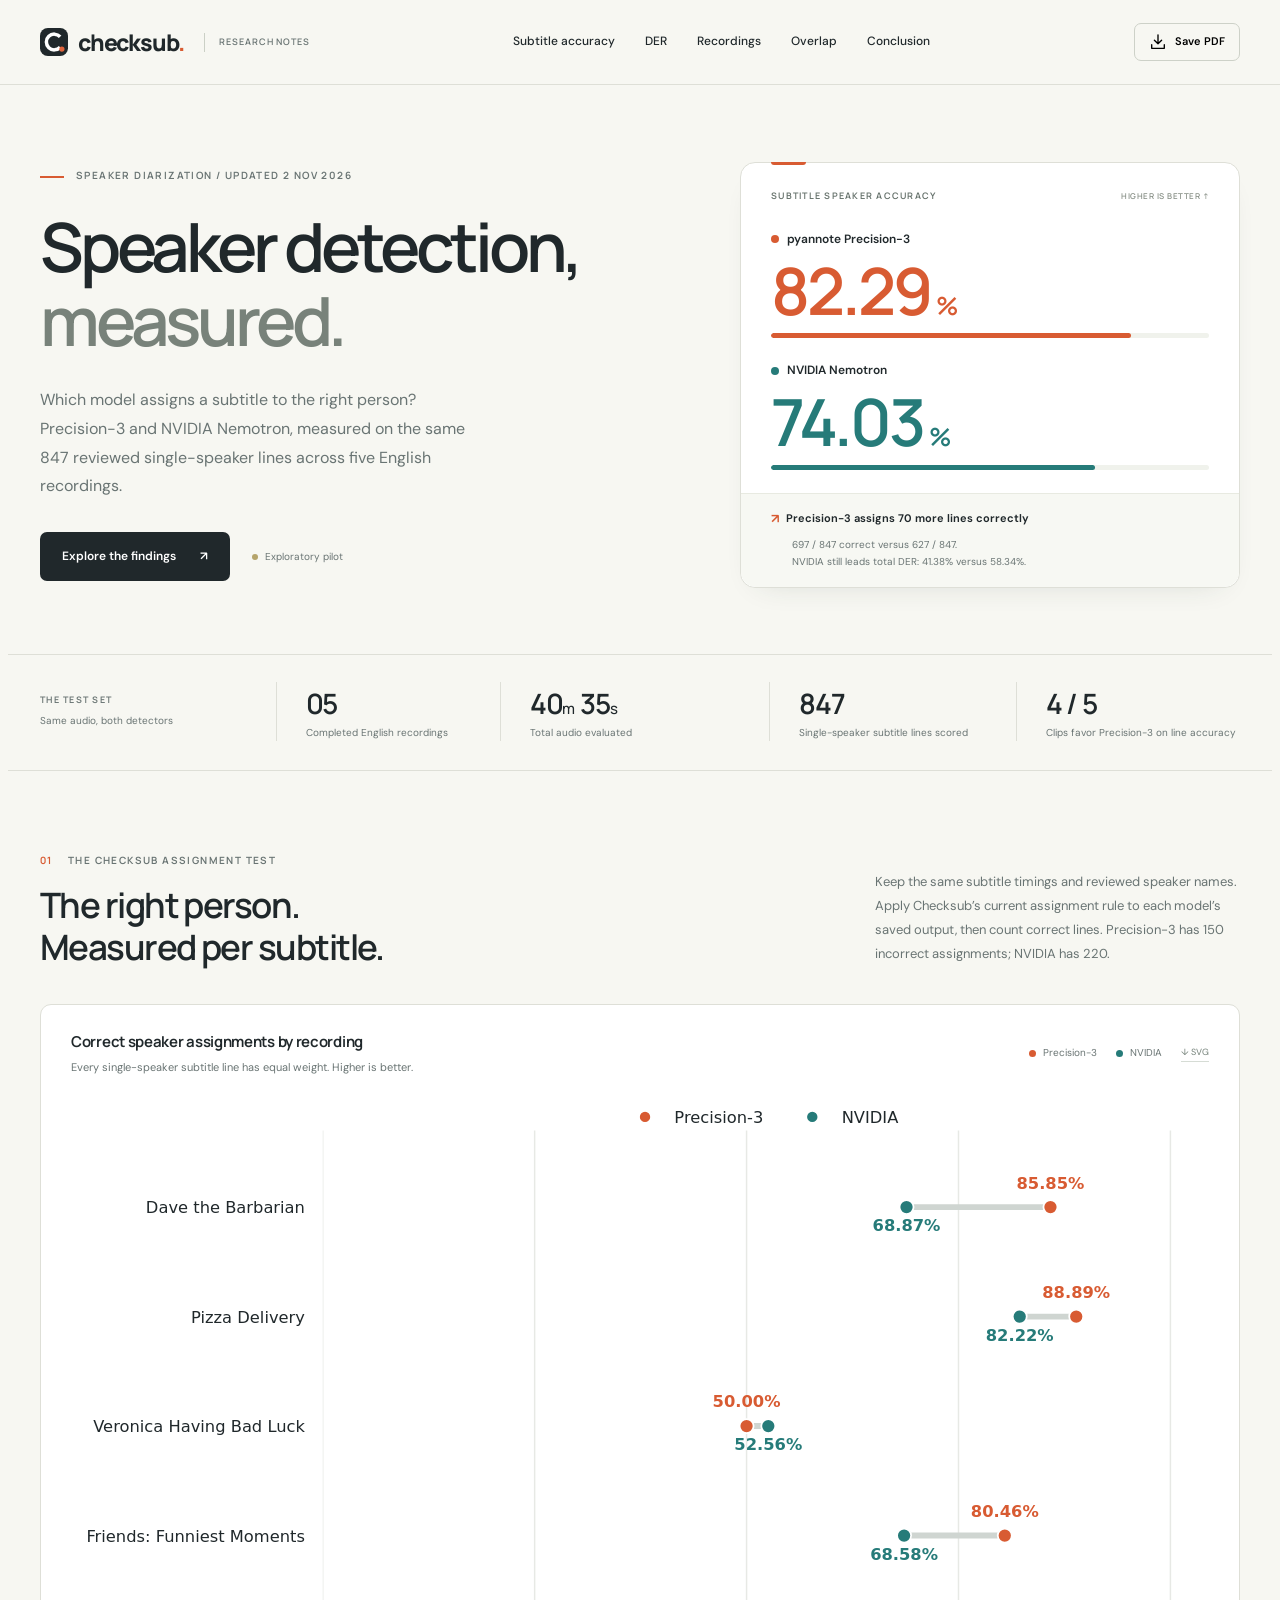
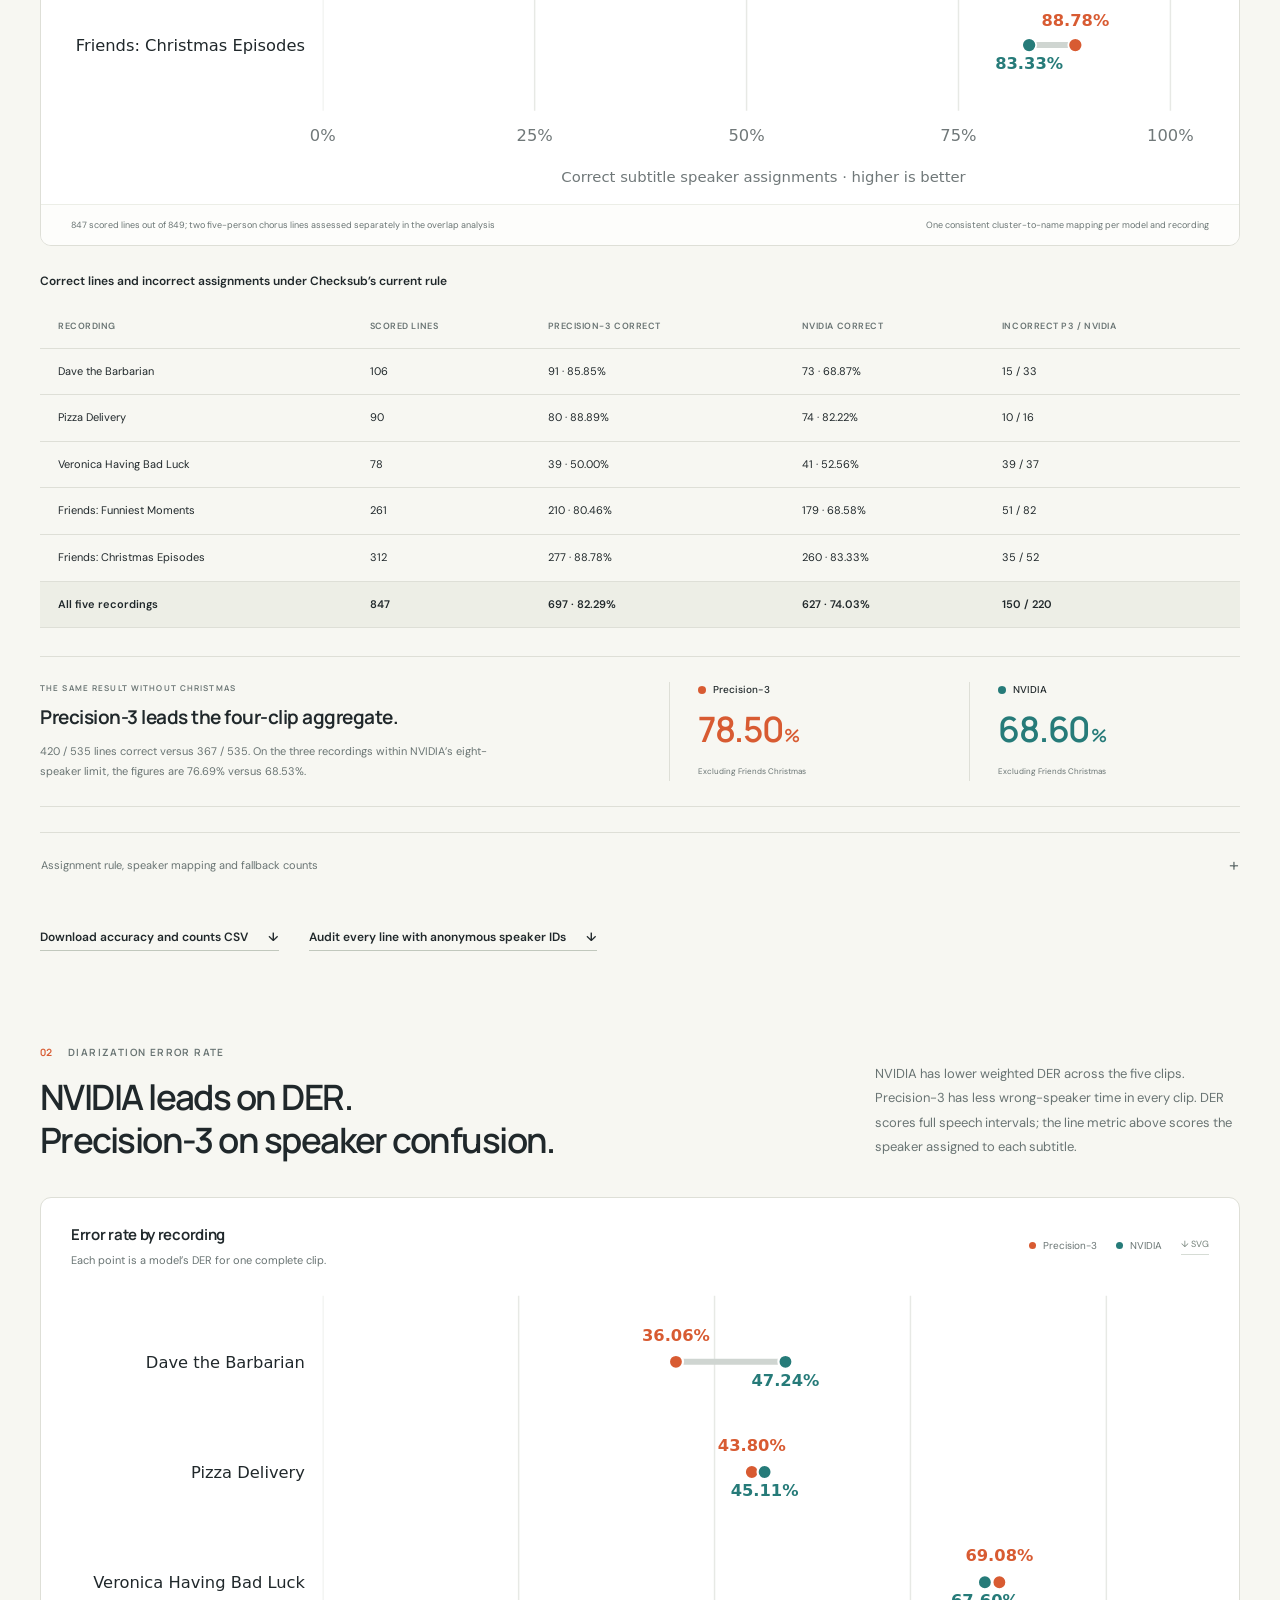
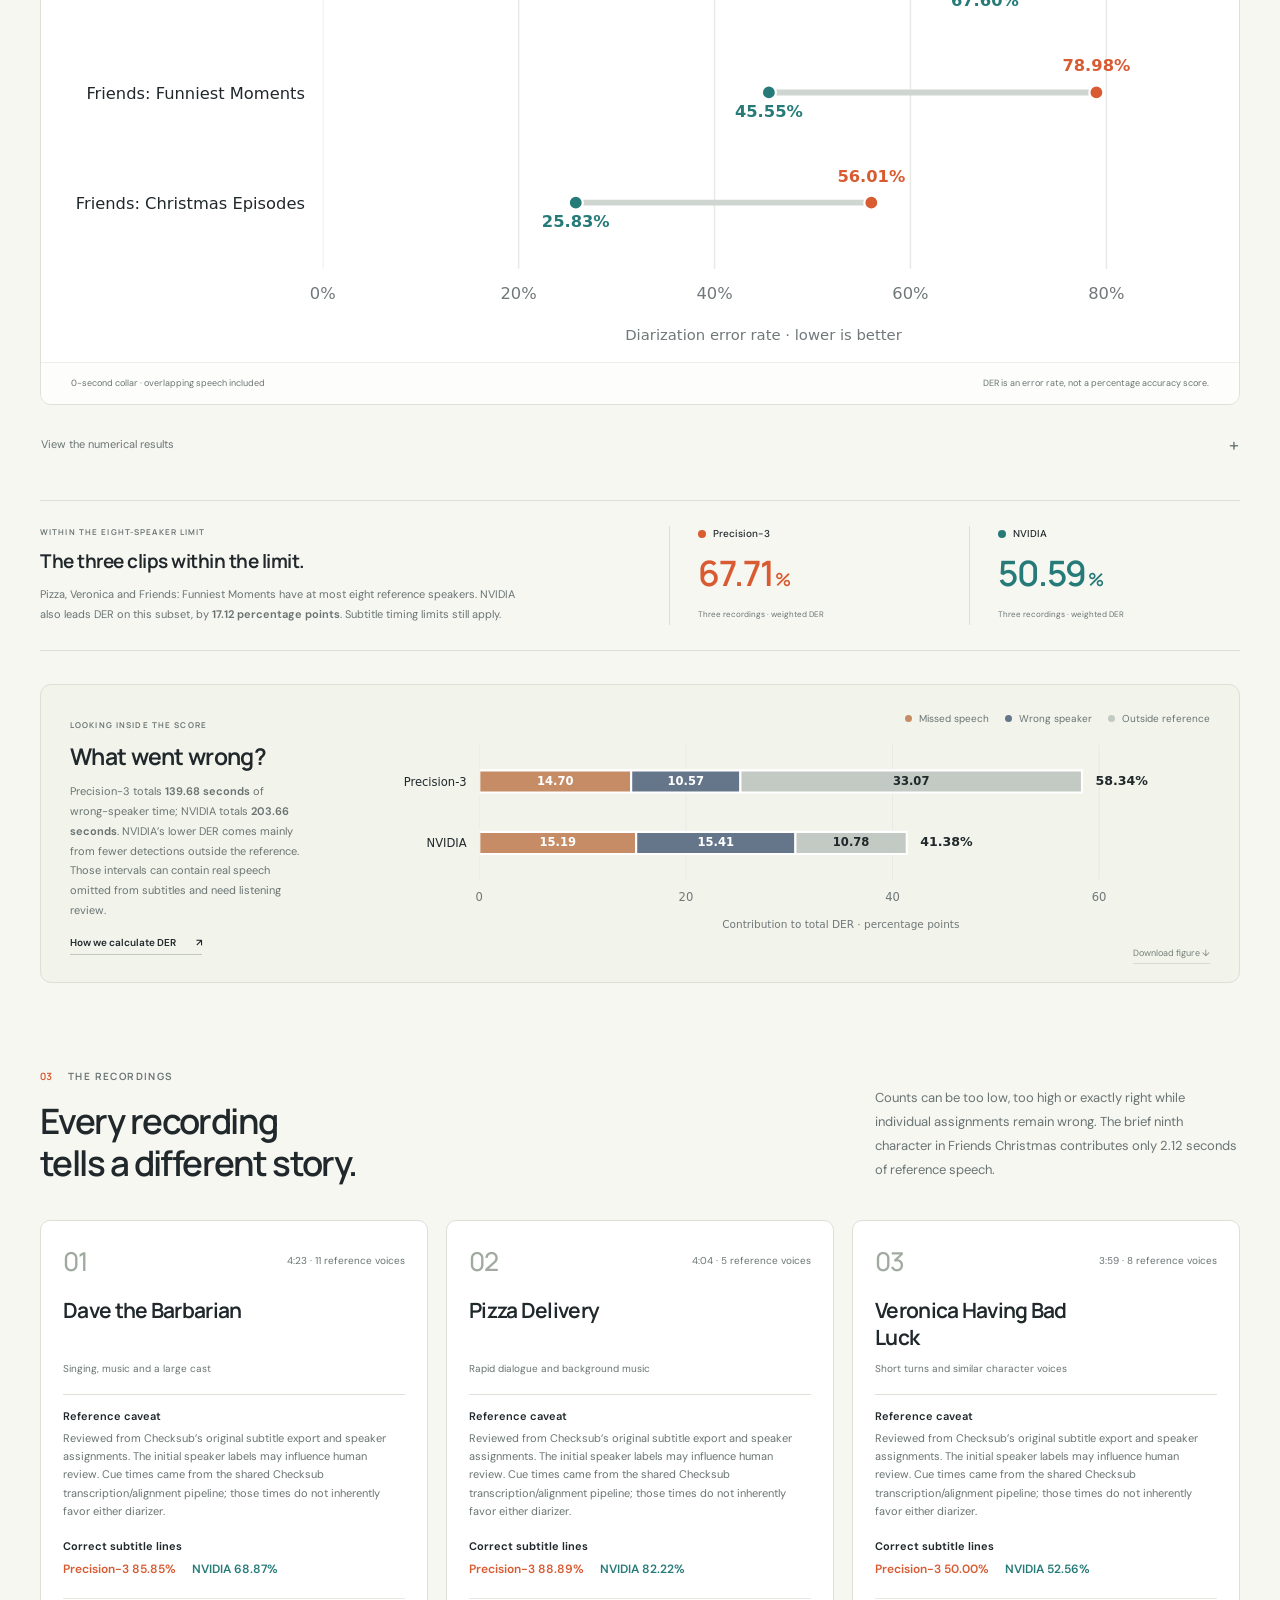
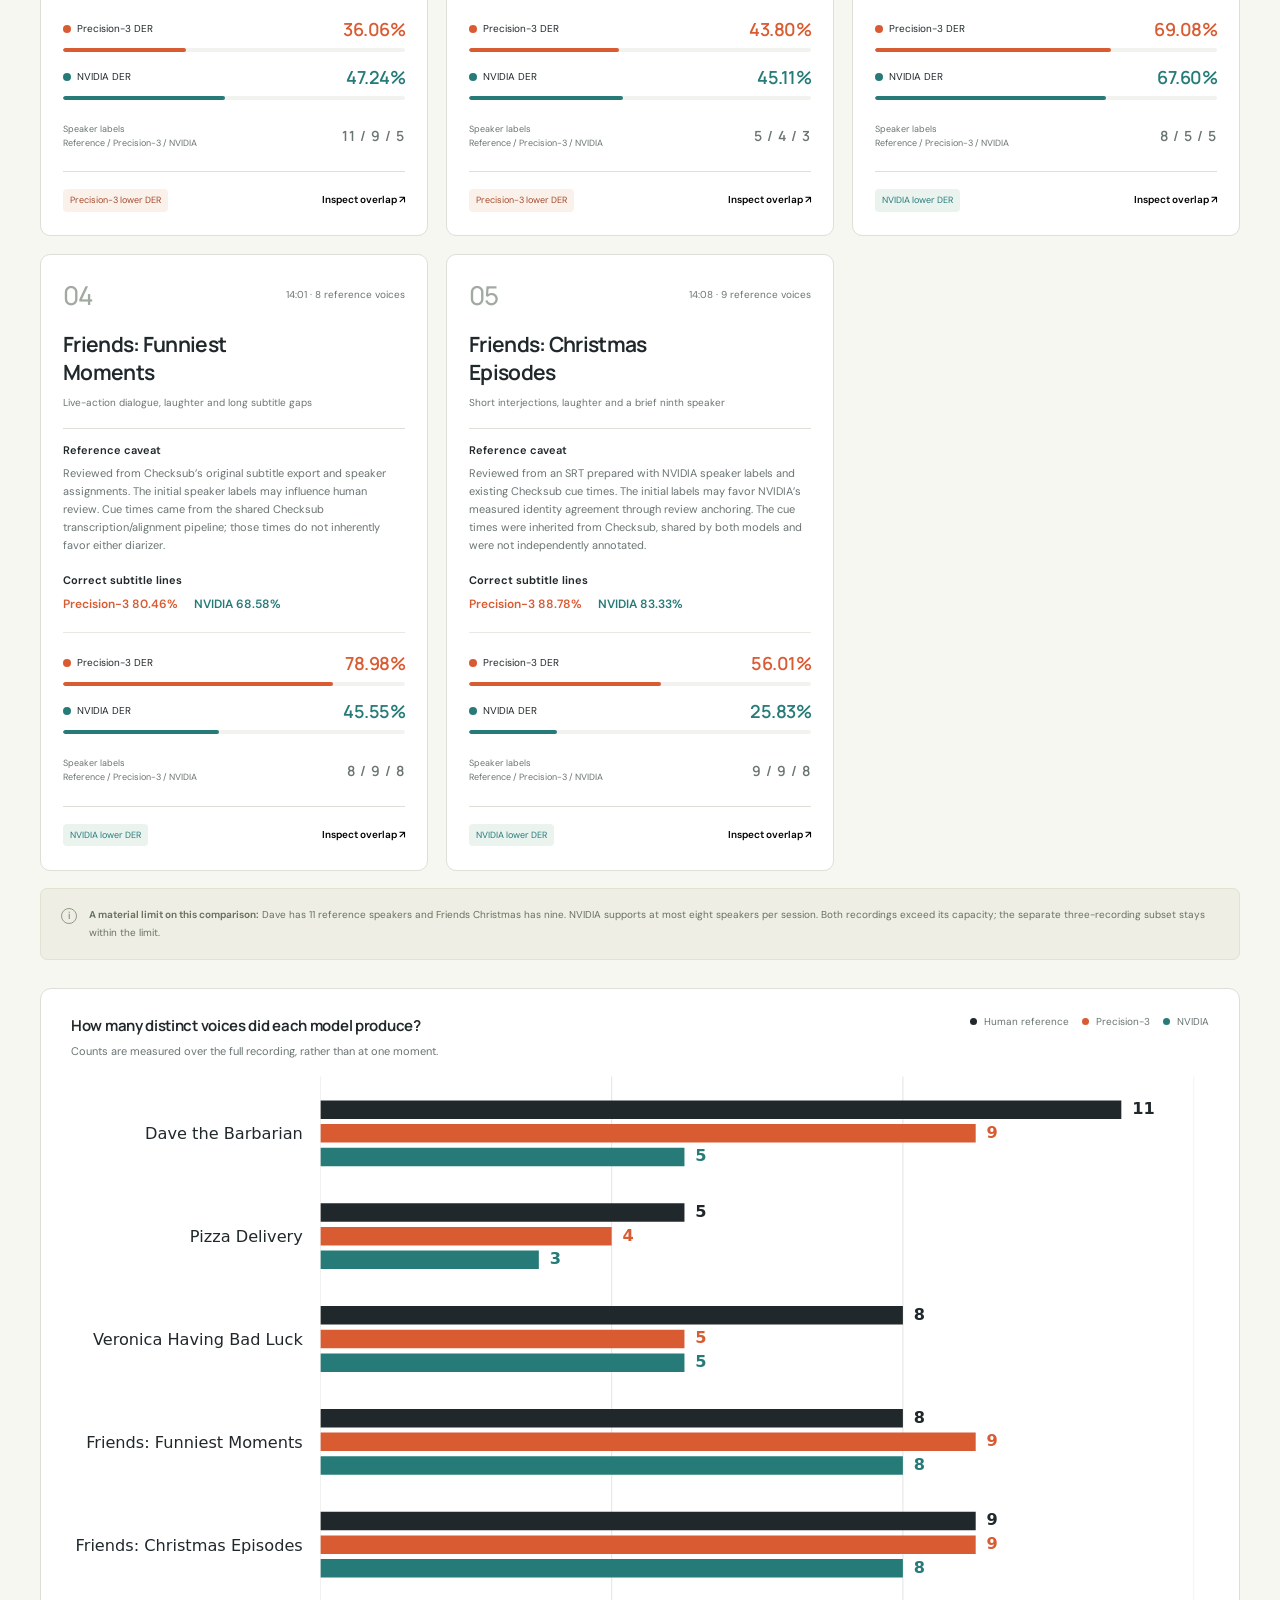
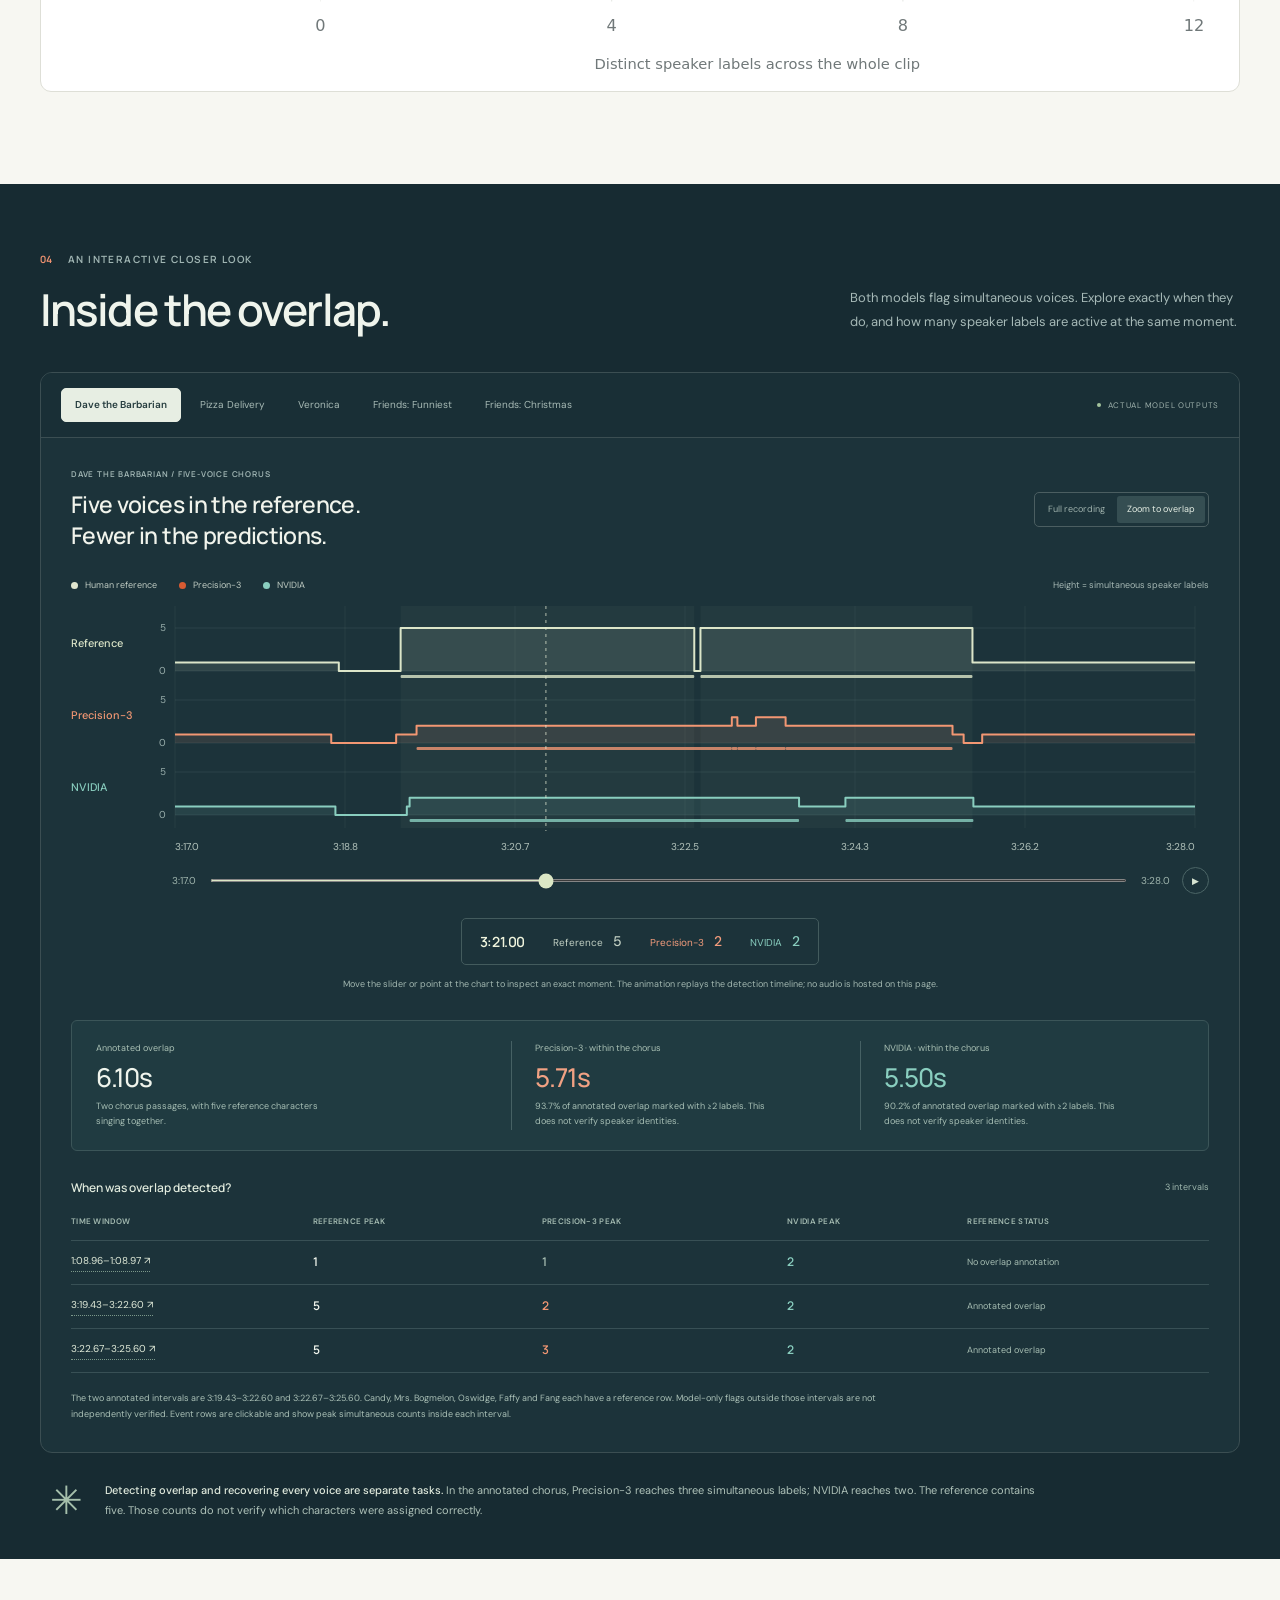
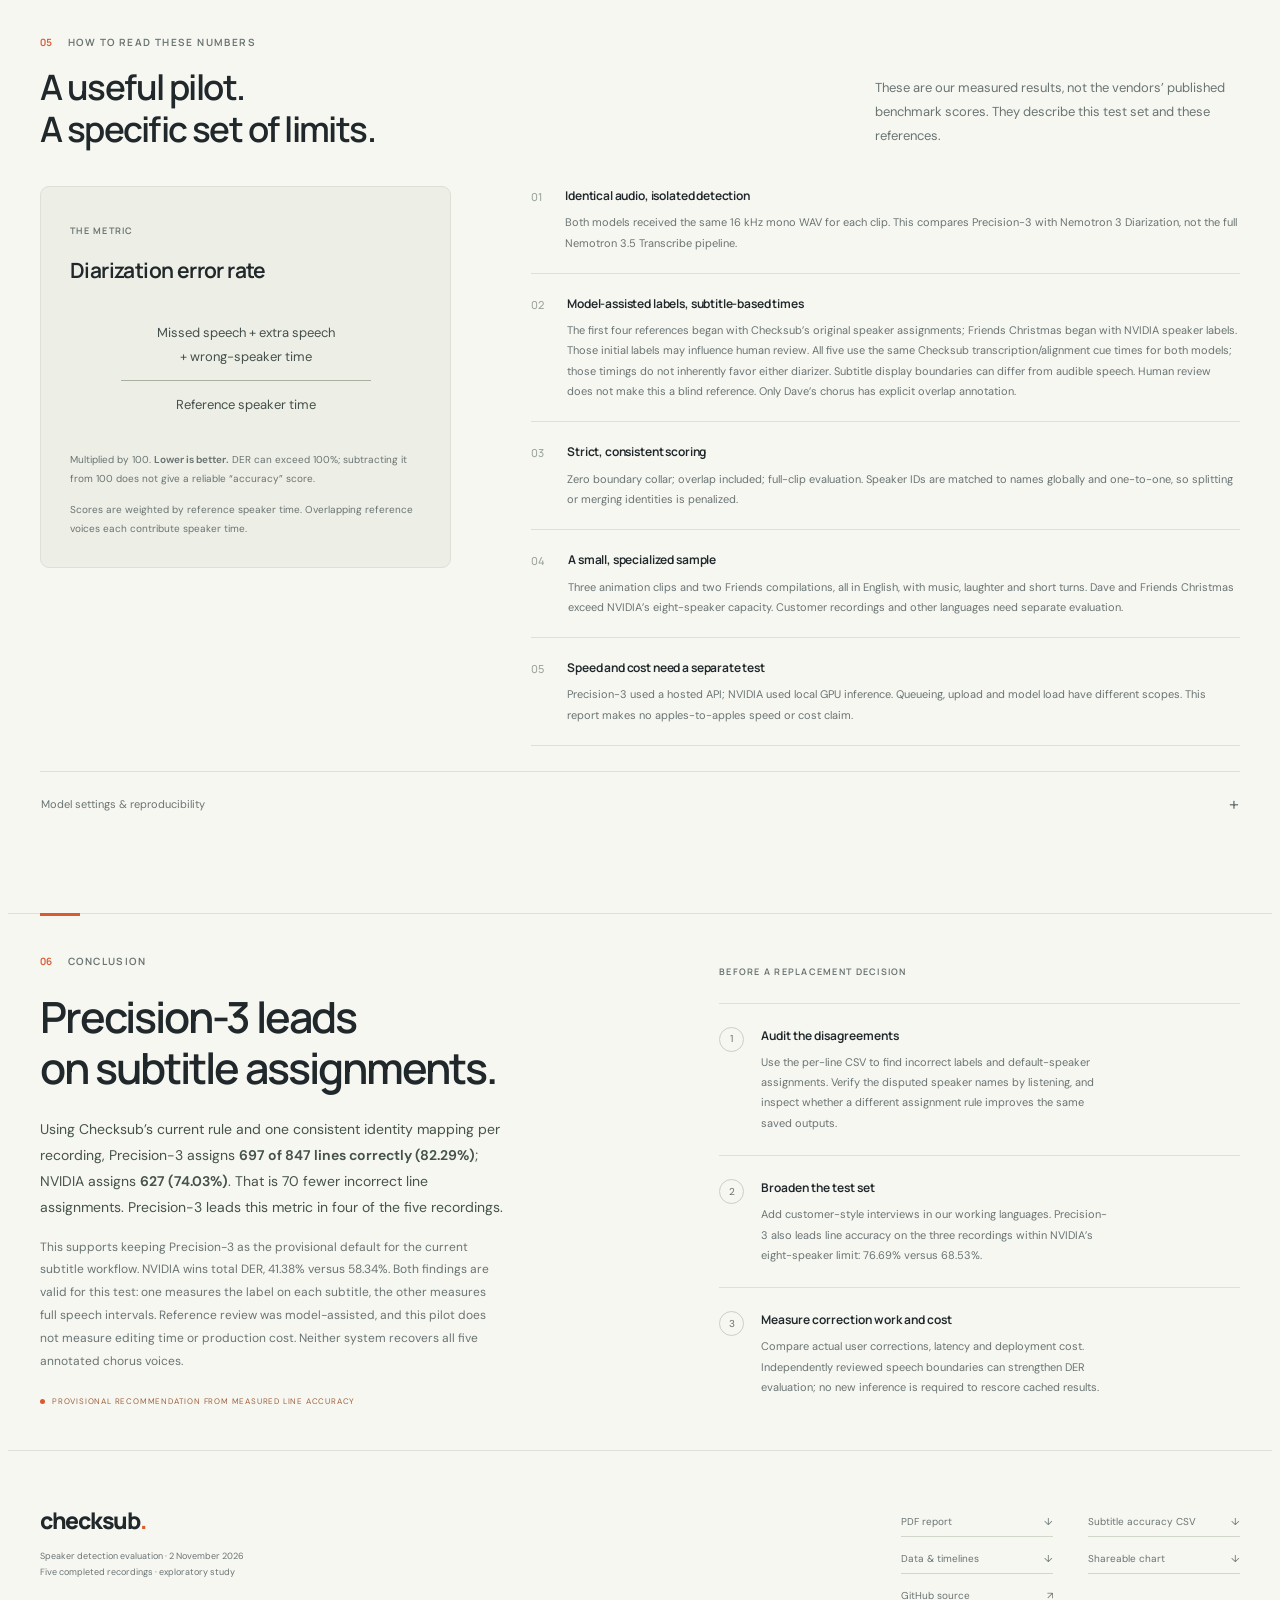
==== commit 60eea6b4: "Measure subtitle speaker assignment accuracy using Checksub's rule" ====
--- a/site/index.html
+++ b/site/index.html
@@ -4,22 +4,22 @@
   <meta charset="utf-8">
   <meta name="viewport" content="width=device-width,initial-scale=1">
   <meta name="theme-color" content="#f7f7f2">
-  <meta name="description" content="Five completed recordings comparing pyannote Precision-3 and NVIDIA Nemotron 3 Diarization: total DER, wrong-speaker time, overlap detection and a provisional recommendation.">
+  <meta name="description" content="Precision-3 assigns 82.29% of reviewed subtitle lines correctly versus NVIDIA's 74.03%, using Checksub's assignment rule. Compare per-line accuracy, DER and overlap across five recordings.">
   <meta property="og:title" content="Speaker detection, measured. | Checksub evaluation">
   <meta property="og:description" content="Two detectors. Five completed recordings. Compare total error, speaker assignments and overlapping voices.">
   <meta property="og:type" content="website">
   <meta property="og:image" content="https://checkalex.github.io/speaker-detection-comparison/assets/preview.png">
   <title>Speaker detection, measured. | Checksub</title>
-  <link rel="icon" href="assets/mark.svg?v=20261102-five-clips" type="image/svg+xml">
-  <link rel="stylesheet" href="styles.css?v=20261102-five-clips">
-  <script defer src="data/comparison.js?v=20261102-five-clips"></script>
-  <script defer src="app.js?v=20261102-five-clips"></script>
+  <link rel="icon" href="assets/mark.svg?v=20261102-subtitle-accuracy" type="image/svg+xml">
+  <link rel="stylesheet" href="styles.css?v=20261102-subtitle-accuracy">
+  <script defer src="data/comparison.js?v=20261102-subtitle-accuracy"></script>
+  <script defer src="app.js?v=20261102-subtitle-accuracy"></script>
 </head>
 <body>
   <a class="skip-link" href="#main">Skip to report</a>
   <header class="site-header">
-    <a class="brand" href="#" aria-label="Checksub evaluation home"><img src="assets/mark.svg?v=20261102-five-clips" width="28" height="28" alt=""><span>checksub<span class="brand-dot">.</span></span><span class="brand-divider"></span><span class="brand-lab">RESEARCH NOTES</span></a>
-    <nav aria-label="Report sections"><a href="#results">Results</a><a href="#recordings">Recordings</a><a href="#overlap">Overlap</a><a href="#conclusion">Conclusion</a></nav>
+    <a class="brand" href="#" aria-label="Checksub evaluation home"><img src="assets/mark.svg?v=20261102-subtitle-accuracy" width="28" height="28" alt=""><span>checksub<span class="brand-dot">.</span></span><span class="brand-divider"></span><span class="brand-lab">RESEARCH NOTES</span></a>
+    <nav aria-label="Report sections"><a href="#results">Subtitle accuracy</a><a href="#der">DER</a><a href="#recordings">Recordings</a><a href="#overlap">Overlap</a><a href="#conclusion">Conclusion</a></nav>
     <button class="button button-small button-outline print-action" type="button" data-testid="print-report"><svg viewBox="0 0 20 20" aria-hidden="true"><path d="M10 2v10m-4-4 4 4 4-4M3 13v4h14v-4"/></svg>Save PDF</button>
   </header>
   <main id="main">
@@ -27,40 +27,53 @@
       <div class="hero-copy">
         <p class="eyebrow"><span class="orange-rule"></span>SPEAKER DIARIZATION / UPDATED 2 NOV 2026</p>
         <h1 id="hero-title">Speaker detection,<br><span>measured.</span></h1>
-        <p class="hero-description">pyannote Precision-3 and NVIDIA Nemotron 3 Diarization, tested on five English recordings against shared, human-reviewed subtitle references.</p>
+        <p class="hero-description">Which model assigns a subtitle to the right person? Precision-3 and NVIDIA Nemotron, measured on the same 847 reviewed single-speaker lines across five English recordings.</p>
         <div class="hero-actions"><a class="button button-dark" href="#results">Explore the findings <span aria-hidden="true">↗</span></a><span class="status-pill"><span></span>Exploratory pilot</span></div>
       </div>
       <div class="verdict-card">
-        <div class="card-topline"><span class="eyebrow">OVERALL DIARIZATION ERROR</span><span class="tiny-tag">LOWER IS BETTER ↓</span></div>
-        <div class="hero-model"><span class="model-label"><i class="dot precision"></i>pyannote Precision-3</span><div class="hero-number precision-text">58.34<span>%</span></div><div class="score-track"><span class="precision-fill" style="width:72.93%"></span></div></div>
-        <div class="hero-model second"><span class="model-label"><i class="dot nvidia"></i>NVIDIA Nemotron</span><div class="hero-number nvidia-text">41.38<span>%</span></div><div class="score-track"><span class="nvidia-fill" style="width:51.73%"></span></div></div>
-        <div class="verdict-bottom"><strong><span class="round-arrow">↗</span>NVIDIA leads DER by 16.96 points</strong><p>Across five completed recordings.<br>Precision-3 has less wrong-speaker time in every clip.</p></div>
+        <div class="card-topline"><span class="eyebrow">SUBTITLE SPEAKER ACCURACY</span><span class="tiny-tag">HIGHER IS BETTER ↑</span></div>
+        <div class="hero-model"><span class="model-label"><i class="dot precision"></i>pyannote Precision-3</span><div class="hero-number precision-text">82.29<span>%</span></div><div class="score-track"><span class="precision-fill" style="width:82.29%"></span></div></div>
+        <div class="hero-model second"><span class="model-label"><i class="dot nvidia"></i>NVIDIA Nemotron</span><div class="hero-number nvidia-text">74.03<span>%</span></div><div class="score-track"><span class="nvidia-fill" style="width:74.03%"></span></div></div>
+        <div class="verdict-bottom"><strong><span class="round-arrow">↗</span>Precision-3 assigns 70 more lines correctly</strong><p>697 / 847 correct versus 627 / 847.<br>NVIDIA still leads total DER: 41.38% versus 58.34%.</p></div>
       </div>
     </section>
 
-    <div class="dataset-strip container" aria-label="Evaluation scope"><div class="strip-label"><span class="eyebrow">THE TEST SET</span><span class="small-note">Same audio, both detectors</span></div><div><strong>05</strong><span>Completed English recordings</span></div><div><strong>40<span class="unit">m</span> 35<span class="unit">s</span></strong><span>Total audio evaluated</span></div><div><strong>5–11</strong><span>Reference speakers per clip</span></div><div class="strip-last"><strong>3 / 5</strong><span>Clips favor NVIDIA on DER</span></div></div>
+    <div class="dataset-strip container" aria-label="Evaluation scope"><div class="strip-label"><span class="eyebrow">THE TEST SET</span><span class="small-note">Same audio, both detectors</span></div><div><strong>05</strong><span>Completed English recordings</span></div><div><strong>40<span class="unit">m</span> 35<span class="unit">s</span></strong><span>Total audio evaluated</span></div><div><strong>847</strong><span>Single-speaker subtitle lines scored</span></div><div class="strip-last"><strong>4 / 5</strong><span>Clips favor Precision-3 on line accuracy</span></div></div>
 
     <section class="container report-section" id="results" aria-labelledby="results-title">
-      <div class="section-heading"><div><p class="eyebrow"><span class="section-number">01</span>THE RESULTS</p><h2 id="results-title">NVIDIA leads on DER.<br>Precision-3 on speaker confusion.</h2></div><p class="section-intro">NVIDIA has lower weighted DER across the five clips. Precision-3 has less wrong-speaker time in every clip. The difference comes mainly from speech detected outside the subtitle reference.</p></div>
+      <div class="section-heading"><div><p class="eyebrow"><span class="section-number">01</span>THE CHECKSUB ASSIGNMENT TEST</p><h2 id="results-title">The right person.<br>Measured per subtitle.</h2></div><p class="section-intro">Keep the same subtitle timings and reviewed speaker names. Apply Checksub’s current assignment rule to each model’s saved output, then count correct lines. Precision-3 has 150 incorrect assignments; NVIDIA has 220.</p></div>
       <div class="figure-panel">
-        <div class="figure-heading"><div><h3>Error rate by recording</h3><p>Each point is a model’s DER for one complete clip.</p></div><div class="legend"><span><i class="dot precision"></i>Precision-3</span><span><i class="dot nvidia"></i>NVIDIA</span><a class="figure-download" href="assets/quality-by-clip.svg?v=20261102-five-clips" download aria-label="Download error rate chart as SVG">↓ SVG</a></div></div>
-        <div class="chart-scroll"><picture><source media="(max-width:760px)" srcset="assets/quality-mobile.svg?v=20261102-five-clips"><img class="chart" src="assets/quality-by-clip.svg?v=20261102-five-clips" width="1142" height="630" alt="Precision-3 versus NVIDIA DER: Dave 36.06% / 47.24%; Pizza 43.80% / 45.11%; Veronica 69.08% / 67.60%; Friends Funniest 78.98% / 45.55%; Friends Christmas 56.01% / 25.83%."></picture></div>
+        <div class="figure-heading"><div><h3>Correct speaker assignments by recording</h3><p>Every single-speaker subtitle line has equal weight. Higher is better.</p></div><div class="legend"><span><i class="dot precision"></i>Precision-3</span><span><i class="dot nvidia"></i>NVIDIA</span><a class="figure-download" href="assets/subtitle-accuracy.svg?v=20261102-subtitle-accuracy" download data-testid="download-subtitle-accuracy-chart" aria-label="Download subtitle speaker accuracy chart as SVG">↓ SVG</a></div></div>
+        <div class="chart-scroll"><picture><source media="(max-width:760px)" srcset="assets/subtitle-accuracy-mobile.svg?v=20261102-subtitle-accuracy"><img class="chart" src="assets/subtitle-accuracy.svg?v=20261102-subtitle-accuracy" width="1142" height="630" alt="Correct subtitle speaker assignments, Precision-3 versus NVIDIA: Dave 85.85% / 68.87%; Pizza 88.89% / 82.22%; Veronica 50.00% / 52.56%; Friends Funniest 80.46% / 68.58%; Friends Christmas 88.78% / 83.33%."></picture></div>
+        <div class="figure-foot"><span>847 scored lines out of 849; two five-person chorus lines assessed separately in the overlap analysis</span><span>One consistent cluster-to-name mapping per model and recording</span></div>
+      </div>
+      <div class="table-scroll subtitle-results"><table data-testid="subtitle-accuracy-table"><caption>Correct lines and incorrect assignments under Checksub’s current rule</caption><thead><tr><th>Recording</th><th>Scored lines</th><th>Precision-3 correct</th><th>NVIDIA correct</th><th>Incorrect P3 / NVIDIA</th></tr></thead><tbody id="subtitle-score-rows"></tbody></table></div>
+      <div class="capacity-comparison"><div class="capacity-copy"><p class="eyebrow">THE SAME RESULT WITHOUT CHRISTMAS</p><h3>Precision-3 leads the four-clip aggregate.</h3><p>420 / 535 lines correct versus 367 / 535. On the three recordings within NVIDIA’s eight-speaker limit, the figures are 76.69% versus 68.53%.</p></div><div class="capacity-score"><span><i class="dot precision"></i>Precision-3</span><strong class="precision-text">78.50<span>%</span></strong><small>Excluding Friends Christmas</small></div><div class="capacity-score"><span><i class="dot nvidia"></i>NVIDIA</span><strong class="nvidia-text">68.60<span>%</span></strong><small>Excluding Friends Christmas</small></div></div>
+      <details class="configuration-details subtitle-method" data-testid="subtitle-accuracy-method"><summary>Assignment rule, speaker mapping and fallback counts <span aria-hidden="true">+</span></summary><div class="configuration-grid"><div><h4>The existing Checksub rule</h4><p>Choose the single detected segment with the largest overlap with the subtitle. The first segment wins ties. This reproduces the editor rule; overlap from separate segments of the same speaker is not summed.</p><p>All 849 intervals match the saved Checksub exports. The scorer matched the original Ruby assignment code on all 1,694 scored model/line combinations.</p></div><div><h4>One identity mapping per recording</h4><p>Each anonymous model cluster is matched to at most one reviewed person, and each person to at most one cluster. The global mapping maximizes correct line count; it is never changed per line. This measures best-case grouping agreement after consistent speaker naming.</p><p>Two Dave chorus lines have five reference speakers each. They are excluded from this single-speaker score and remain included in DER and overlap evaluation.</p></div><div><h4>Default assignments are visible</h4><p>When no segment overlaps, Checksub defaults to speaker ID 1. Precision-3 used this fallback on 15 lines, with two correct; NVIDIA on 69 lines, with 27 correct. The main score includes this editor behavior.</p><p>Counting correct assignments only when supported by a detected segment gives <strong>82.05% for Precision-3 and 70.84% for NVIDIA</strong>, over the same 847 lines. Incorrect-line counts are a correction proxy, not measured editing time.</p></div></div></details>
+      <p class="subtitle-downloads"><a class="text-link" href="data/subtitle-accuracy.csv?v=20261102-subtitle-accuracy" download data-testid="download-subtitle-accuracy">Download accuracy and counts CSV <span>↓</span></a><a class="text-link" href="data/subtitle-assignments.csv?v=20261102-subtitle-accuracy" download data-testid="download-subtitle-assignments">Audit every line with anonymous speaker IDs <span>↓</span></a></p>
+    </section>
+
+    <section class="container report-section" id="der" aria-labelledby="der-title">
+      <div class="section-heading"><div><p class="eyebrow"><span class="section-number">02</span>DIARIZATION ERROR RATE</p><h2 id="der-title">NVIDIA leads on DER.<br>Precision-3 on speaker confusion.</h2></div><p class="section-intro">NVIDIA has lower weighted DER across the five clips. Precision-3 has less wrong-speaker time in every clip. DER scores full speech intervals; the line metric above scores the speaker assigned to each subtitle.</p></div>
+      <div class="figure-panel">
+        <div class="figure-heading"><div><h3>Error rate by recording</h3><p>Each point is a model’s DER for one complete clip.</p></div><div class="legend"><span><i class="dot precision"></i>Precision-3</span><span><i class="dot nvidia"></i>NVIDIA</span><a class="figure-download" href="assets/quality-by-clip.svg?v=20261102-subtitle-accuracy" download aria-label="Download error rate chart as SVG">↓ SVG</a></div></div>
+        <div class="chart-scroll"><picture><source media="(max-width:760px)" srcset="assets/quality-mobile.svg?v=20261102-subtitle-accuracy"><img class="chart" src="assets/quality-by-clip.svg?v=20261102-subtitle-accuracy" width="1142" height="630" alt="Precision-3 versus NVIDIA DER: Dave 36.06% / 47.24%; Pizza 43.80% / 45.11%; Veronica 69.08% / 67.60%; Friends Funniest 78.98% / 45.55%; Friends Christmas 56.01% / 25.83%."></picture></div>
         <div class="figure-foot"><span>0-second collar · overlapping speech included</span><span>DER is an error rate, not a percentage accuracy score.</span></div>
       </div>
       <details class="data-table-details"><summary>View the numerical results <span aria-hidden="true">+</span></summary><div class="table-scroll"><table><caption class="sr-only">Diarization results for each clip</caption><thead><tr><th>Recording</th><th>Precision-3 DER</th><th>NVIDIA DER</th><th>Precision-3 wrong-speaker time</th><th>NVIDIA wrong-speaker time</th><th>Lower DER</th></tr></thead><tbody><tr><th>Dave the Barbarian</th><td>36.06%</td><td>47.24%</td><td>27.57 s</td><td>45.39 s</td><td>Precision-3</td></tr><tr><th>Pizza Delivery</th><td>43.80%</td><td>45.11%</td><td>21.60 s</td><td>24.57 s</td><td>Precision-3</td></tr><tr><th>Veronica Having Bad Luck</th><td>69.08%</td><td>67.60%</td><td>39.25 s</td><td>41.89 s</td><td>NVIDIA</td></tr><tr><th>Friends: Funniest Moments</th><td>78.98%</td><td>45.55%</td><td>32.45 s</td><td>66.10 s</td><td>NVIDIA</td></tr><tr><th>Friends: Christmas Episodes</th><td>56.01%</td><td>25.83%</td><td>18.81 s</td><td>25.71 s</td><td>NVIDIA</td></tr><tr class="total-row"><th>Weighted DER / total seconds</th><td>58.34%</td><td>41.38%</td><td>139.68 s</td><td>203.66 s</td><td>NVIDIA on DER</td></tr></tbody></table></div></details>
       <div class="capacity-comparison"><div class="capacity-copy"><p class="eyebrow">WITHIN THE EIGHT-SPEAKER LIMIT</p><h3>The three clips within the limit.</h3><p>Pizza, Veronica and Friends: Funniest Moments have at most eight reference speakers. NVIDIA also leads DER on this subset, by <strong>17.12 percentage points</strong>. Subtitle timing limits still apply.</p></div><div class="capacity-score"><span><i class="dot precision"></i>Precision-3</span><strong class="precision-text">67.71<span>%</span></strong><small>Three recordings · weighted DER</small></div><div class="capacity-score"><span><i class="dot nvidia"></i>NVIDIA</span><strong class="nvidia-text">50.59<span>%</span></strong><small>Three recordings · weighted DER</small></div></div>
-      <div class="error-panel"><div class="error-copy"><p class="eyebrow">LOOKING INSIDE THE SCORE</p><h3>What went wrong?</h3><p>Precision-3 totals <strong>139.68 seconds</strong> of wrong-speaker time; NVIDIA totals <strong>203.66 seconds</strong>. NVIDIA’s lower DER comes mainly from fewer detections outside the reference. Those intervals can contain real speech omitted from subtitles and need listening review.</p><a class="text-link" href="#method">How we calculate DER <span>↗</span></a></div><div class="error-figure"><div class="legend error-legend"><span><i class="dot missed"></i>Missed speech</span><span><i class="dot confused"></i>Wrong speaker</span><span><i class="dot extra"></i>Outside reference</span></div><div class="chart-scroll"><picture><source media="(max-width:760px)" srcset="assets/errors-mobile.svg?v=20261102-five-clips"><img class="chart" src="assets/error-breakdown.svg?v=20261102-five-clips" width="1136" height="285" alt="Stacked chart breaking each model's total diarization error into missed speech, speaker confusion and false speech detection."></picture></div><a class="figure-download" href="assets/error-breakdown.svg?v=20261102-five-clips" download>Download figure ↓</a></div></div>
+      <div class="error-panel"><div class="error-copy"><p class="eyebrow">LOOKING INSIDE THE SCORE</p><h3>What went wrong?</h3><p>Precision-3 totals <strong>139.68 seconds</strong> of wrong-speaker time; NVIDIA totals <strong>203.66 seconds</strong>. NVIDIA’s lower DER comes mainly from fewer detections outside the reference. Those intervals can contain real speech omitted from subtitles and need listening review.</p><a class="text-link" href="#method">How we calculate DER <span>↗</span></a></div><div class="error-figure"><div class="legend error-legend"><span><i class="dot missed"></i>Missed speech</span><span><i class="dot confused"></i>Wrong speaker</span><span><i class="dot extra"></i>Outside reference</span></div><div class="chart-scroll"><picture><source media="(max-width:760px)" srcset="assets/errors-mobile.svg?v=20261102-subtitle-accuracy"><img class="chart" src="assets/error-breakdown.svg?v=20261102-subtitle-accuracy" width="1136" height="285" alt="Stacked chart breaking each model's total diarization error into missed speech, speaker confusion and false speech detection."></picture></div><a class="figure-download" href="assets/error-breakdown.svg?v=20261102-subtitle-accuracy" download>Download figure ↓</a></div></div>
     </section>
 
     <section class="container report-section recordings-section" id="recordings" aria-labelledby="recordings-title">
-      <div class="section-heading"><div><p class="eyebrow"><span class="section-number">02</span>THE RECORDINGS</p><h2 id="recordings-title">Every recording<br>tells a different story.</h2></div><p class="section-intro">Counts can be too low, too high or exactly right while individual assignments remain wrong. The brief ninth character in Friends Christmas contributes only 2.12 seconds of reference speech.</p></div>
+      <div class="section-heading"><div><p class="eyebrow"><span class="section-number">03</span>THE RECORDINGS</p><h2 id="recordings-title">Every recording<br>tells a different story.</h2></div><p class="section-intro">Counts can be too low, too high or exactly right while individual assignments remain wrong. The brief ninth character in Friends Christmas contributes only 2.12 seconds of reference speech.</p></div>
       <div id="clip-cards" class="clip-cards"></div>
       <div class="capacity-note"><span class="note-icon">i</span><p><strong>A material limit on this comparison:</strong> Dave has 11 reference speakers and Friends Christmas has nine. NVIDIA supports at most eight speakers per session. Both recordings exceed its capacity; the separate three-recording subset stays within the limit.</p></div>
-      <div class="figure-panel speaker-figure"><div class="figure-heading"><div><h3>How many distinct voices did each model produce?</h3><p>Counts are measured over the full recording, rather than at one moment.</p></div><div class="legend"><span><i class="dot reference"></i>Human reference</span><span><i class="dot precision"></i>Precision-3</span><span><i class="dot nvidia"></i>NVIDIA</span></div></div><div class="chart-scroll"><picture><source media="(max-width:760px)" srcset="assets/speakers-mobile.svg?v=20261102-five-clips"><img class="chart" src="assets/speaker-counts.svg?v=20261102-five-clips" width="1142" height="600" alt="Reference / Precision-3 / NVIDIA speaker counts: Dave 11 / 9 / 5; Pizza 5 / 4 / 3; Veronica 8 / 5 / 5; Friends Funniest 8 / 9 / 8; Friends Christmas 9 / 9 / 8."></picture></div></div>
+      <div class="figure-panel speaker-figure"><div class="figure-heading"><div><h3>How many distinct voices did each model produce?</h3><p>Counts are measured over the full recording, rather than at one moment.</p></div><div class="legend"><span><i class="dot reference"></i>Human reference</span><span><i class="dot precision"></i>Precision-3</span><span><i class="dot nvidia"></i>NVIDIA</span></div></div><div class="chart-scroll"><picture><source media="(max-width:760px)" srcset="assets/speakers-mobile.svg?v=20261102-subtitle-accuracy"><img class="chart" src="assets/speaker-counts.svg?v=20261102-subtitle-accuracy" width="1142" height="600" alt="Reference / Precision-3 / NVIDIA speaker counts: Dave 11 / 9 / 5; Pizza 5 / 4 / 3; Veronica 8 / 5 / 5; Friends Funniest 8 / 9 / 8; Friends Christmas 9 / 9 / 8."></picture></div></div>
     </section>
 
     <section class="overlap-section" id="overlap" aria-labelledby="overlap-title"><div class="container">
-      <div class="section-heading"><div><p class="eyebrow"><span class="section-number">03</span>AN INTERACTIVE CLOSER LOOK</p><h2 id="overlap-title">Inside the overlap.</h2></div><p class="section-intro">Both models flag simultaneous voices. Explore exactly when they do, and how many speaker labels are active at the same moment.</p></div>
+      <div class="section-heading"><div><p class="eyebrow"><span class="section-number">04</span>AN INTERACTIVE CLOSER LOOK</p><h2 id="overlap-title">Inside the overlap.</h2></div><p class="section-intro">Both models flag simultaneous voices. Explore exactly when they do, and how many speaker labels are active at the same moment.</p></div>
       <div class="overlap-explorer">
         <div class="explorer-toolbar"><div class="clip-tabs" role="group" aria-label="Choose a recording"><button type="button" class="active" data-clip="dave" data-testid="select-dave" aria-pressed="true">Dave the Barbarian</button><button type="button" data-clip="pizza" data-testid="select-pizza" aria-pressed="false">Pizza Delivery</button><button type="button" data-clip="veronica" data-testid="select-veronica" aria-pressed="false">Veronica</button><button type="button" data-clip="friends" data-testid="select-friends" aria-pressed="false">Friends: Funniest</button><button type="button" data-clip="christmas" data-testid="select-christmas" aria-pressed="false">Friends: Christmas</button></div><span class="explorer-kind"><span></span>ACTUAL MODEL OUTPUTS</span></div>
         <div class="explorer-body"><div class="timeline-top"><div><p class="eyebrow" id="timeline-kicker">DAVE THE BARBARIAN / FIVE-VOICE CHORUS</p><h3 id="timeline-title">Five voices in the reference.<br>Fewer in the predictions.</h3></div><div class="window-controls" role="group" aria-label="Timeline viewing window"><button type="button" data-window="full" data-testid="show-full-timeline" aria-pressed="false">Full recording</button><button type="button" data-window="focus" class="active" data-testid="show-focus-timeline" aria-pressed="true">Zoom to overlap</button></div></div>
@@ -77,14 +90,14 @@
     </div></section>
 
     <section class="container report-section method-section" id="method" aria-labelledby="method-title">
-      <div class="section-heading"><div><p class="eyebrow"><span class="section-number">04</span>HOW TO READ THESE NUMBERS</p><h2 id="method-title">A useful pilot.<br>A specific set of limits.</h2></div><p class="section-intro">These are our measured results, not the vendors’ published benchmark scores. They describe this test set and these references.</p></div>
-      <div class="method-grid"><div class="formula-card"><span class="eyebrow">THE METRIC</span><h3>Diarization error rate</h3><div class="formula"><span>Missed speech + extra speech<br>+ wrong-speaker time</span><span class="formula-divider"></span><span>Reference speaker time</span></div><p>Multiplied by 100. <strong>Lower is better.</strong> DER can exceed 100%; subtracting it from 100 does not give a reliable “accuracy” score.</p><p>Scores are weighted by reference speaker time. Overlapping reference voices each contribute speaker time.</p></div><div class="method-list"><article><span>01</span><div><h4>Identical audio, isolated detection</h4><p>Both models received the same 16 kHz mono WAV for each clip. This compares Precision-3 with Nemotron 3 Diarization, not the full Nemotron 3.5 Transcribe pipeline.</p></div></article><article><span>02</span><div><h4>Model-assisted labels, subtitle-based times</h4><p>The first four references began with Checksub’s original subtitle exports and speaker assignments, which may favor the Checksub/Precision-3 baseline. Friends Christmas began with NVIDIA speaker labels, which may favor NVIDIA’s measured agreement. All five use Checksub transcription/alignment cue times; neither diarization model independently supplied those timings. Human review does not make this a blind reference. Only Dave’s chorus has explicit overlap annotation.</p></div></article><article><span>03</span><div><h4>Strict, consistent scoring</h4><p>Zero boundary collar; overlap included; full-clip evaluation. Speaker IDs are matched to names globally and one-to-one, so splitting or merging identities is penalized.</p></div></article><article><span>04</span><div><h4>A small, specialized sample</h4><p>Three animation clips and two Friends compilations, all in English, with music, laughter and short turns. Dave and Friends Christmas exceed NVIDIA’s eight-speaker capacity. Customer recordings and other languages need separate evaluation.</p></div></article><article><span>05</span><div><h4>Speed and cost need a separate test</h4><p>Precision-3 used a hosted API; NVIDIA used local GPU inference. Queueing, upload and model load have different scopes. This report makes no apples-to-apples speed or cost claim.</p></div></article></div></div>
+      <div class="section-heading"><div><p class="eyebrow"><span class="section-number">05</span>HOW TO READ THESE NUMBERS</p><h2 id="method-title">A useful pilot.<br>A specific set of limits.</h2></div><p class="section-intro">These are our measured results, not the vendors’ published benchmark scores. They describe this test set and these references.</p></div>
+      <div class="method-grid"><div class="formula-card"><span class="eyebrow">THE METRIC</span><h3>Diarization error rate</h3><div class="formula"><span>Missed speech + extra speech<br>+ wrong-speaker time</span><span class="formula-divider"></span><span>Reference speaker time</span></div><p>Multiplied by 100. <strong>Lower is better.</strong> DER can exceed 100%; subtracting it from 100 does not give a reliable “accuracy” score.</p><p>Scores are weighted by reference speaker time. Overlapping reference voices each contribute speaker time.</p></div><div class="method-list"><article><span>01</span><div><h4>Identical audio, isolated detection</h4><p>Both models received the same 16 kHz mono WAV for each clip. This compares Precision-3 with Nemotron 3 Diarization, not the full Nemotron 3.5 Transcribe pipeline.</p></div></article><article><span>02</span><div><h4>Model-assisted labels, subtitle-based times</h4><p>The first four references began with Checksub’s original speaker assignments; Friends Christmas began with NVIDIA speaker labels. Those initial labels may influence human review. All five use the same Checksub transcription/alignment cue times for both models; those timings do not inherently favor either diarizer. Subtitle display boundaries can differ from audible speech. Human review does not make this a blind reference. Only Dave’s chorus has explicit overlap annotation.</p></div></article><article><span>03</span><div><h4>Strict, consistent scoring</h4><p>Zero boundary collar; overlap included; full-clip evaluation. Speaker IDs are matched to names globally and one-to-one, so splitting or merging identities is penalized.</p></div></article><article><span>04</span><div><h4>A small, specialized sample</h4><p>Three animation clips and two Friends compilations, all in English, with music, laughter and short turns. Dave and Friends Christmas exceed NVIDIA’s eight-speaker capacity. Customer recordings and other languages need separate evaluation.</p></div></article><article><span>05</span><div><h4>Speed and cost need a separate test</h4><p>Precision-3 used a hosted API; NVIDIA used local GPU inference. Queueing, upload and model load have different scopes. This report makes no apples-to-apples speed or cost claim.</p></div></article></div></div>
       <details class="configuration-details"><summary>Model settings & reproducibility <span aria-hidden="true">+</span></summary><div class="configuration-grid"><div><h4>pyannote Precision-3</h4><p>Automatic speaker count; transcription off; regular overlapping diarization; VAD and crosstalk sensitivity set to zero. The hosted checkpoint behind the model alias is managed by pyannote.</p><a href="https://www.pyannote.ai/precision-3" target="_blank" rel="noopener">Model documentation ↗</a></div><div><h4>NVIDIA Nemotron 3 Diarization</h4><p>Offline Transformers inference; float32; threshold 0.5; RTX 4090. Model and runtime source revisions are pinned in the downloadable data.</p><a href="https://huggingface.co/nvidia/Nemotron-3-Diarization" target="_blank" rel="noopener">Model card & eight-speaker limit ↗</a></div><div><h4>Scoring & records</h4><p>pyannote.metrics with consistent settings. Public data includes file hashes, model measurements, and anonymous speaker-count timelines. Source audio, transcripts, credentials and job identifiers are excluded.</p><a href="https://pyannote.github.io/pyannote-metrics/reference.html#diarization" target="_blank" rel="noopener">Scoring documentation ↗</a></div></div></details>
     </section>
 
-    <section class="conclusion-section container" id="conclusion" aria-labelledby="conclusion-title"><div class="conclusion-copy"><p class="eyebrow"><span class="section-number">05</span>CONCLUSION</p><h2 id="conclusion-title">Keep Precision-3<br>as the baseline, for now.</h2><p class="conclusion-lead">For assigning subtitles to the correct person, keep Precision-3 as the provisional default. It has <strong>less wrong-speaker time in all five clips</strong>. NVIDIA leads total DER, largely through fewer detections outside the subtitle reference.</p><p>NVIDIA remains a promising local candidate. The four original references may favor the Checksub baseline; Christmas may favor NVIDIA. Review speech boundaries and identities independently before a replacement decision. Neither system recovers all five annotated chorus voices.</p><div class="recommendation-tag"><span></span>PROVISIONAL RECOMMENDATION</div></div><div class="next-steps"><p class="eyebrow">BEFORE A REPLACEMENT DECISION</p><article><span>1</span><div><h4>Tighten the reference</h4><p>Annotate actual speech boundaries, identities and overlaps independently of subtitle display timing and either model’s predictions. Check the intervals currently counted as extra speech.</p></div></article><article><span>2</span><div><h4>Broaden and match the test set</h4><p>Add customer-style interviews in our working languages; compare recordings within the eight-speaker limit, with larger casts assessed separately.</p></div></article><article><span>3</span><div><h4>Measure the complete trade-off</h4><p>Compare correction time, deployment cost and latency under consistent conditions, then inspect the final Checksub editor output.</p></div></article></div></section>
+    <section class="conclusion-section container" id="conclusion" aria-labelledby="conclusion-title"><div class="conclusion-copy"><p class="eyebrow"><span class="section-number">06</span>CONCLUSION</p><h2 id="conclusion-title">Precision-3 leads<br>on subtitle assignments.</h2><p class="conclusion-lead">Using Checksub’s current rule and one consistent identity mapping per recording, Precision-3 assigns <strong>697 of 847 lines correctly (82.29%)</strong>; NVIDIA assigns <strong>627 (74.03%)</strong>. That is 70 fewer incorrect line assignments. Precision-3 leads this metric in four of the five recordings.</p><p>This supports keeping Precision-3 as the provisional default for the current subtitle workflow. NVIDIA wins total DER, 41.38% versus 58.34%. Both findings are valid for this test: one measures the label on each subtitle, the other measures full speech intervals. Reference review was model-assisted, and this pilot does not measure editing time or production cost. Neither system recovers all five annotated chorus voices.</p><div class="recommendation-tag"><span></span>PROVISIONAL RECOMMENDATION FROM MEASURED LINE ACCURACY</div></div><div class="next-steps"><p class="eyebrow">BEFORE A REPLACEMENT DECISION</p><article><span>1</span><div><h4>Audit the disagreements</h4><p>Use the per-line CSV to find incorrect labels and default-speaker assignments. Verify the disputed speaker names by listening, and inspect whether a different assignment rule improves the same saved outputs.</p></div></article><article><span>2</span><div><h4>Broaden the test set</h4><p>Add customer-style interviews in our working languages. Precision-3 also leads line accuracy on the three recordings within NVIDIA’s eight-speaker limit: 76.69% versus 68.53%.</p></div></article><article><span>3</span><div><h4>Measure correction work and cost</h4><p>Compare actual user corrections, latency and deployment cost. Independently reviewed speech boundaries can strengthen DER evaluation; no new inference is required to rescore cached results.</p></div></article></div></section>
   </main>
-  <footer class="container site-footer"><div><a class="footer-brand" href="#">checksub<span>.</span></a><p>Speaker detection evaluation · 2 November 2026<br>Five completed recordings · exploratory study</p></div><div class="footer-links"><a href="speaker-detection-evaluation.pdf?v=20261102-five-clips" download>PDF report <span>↓</span></a><a href="data/results.csv?v=20261102-five-clips" download>Results CSV <span>↓</span></a><a href="data/comparison.json?v=20261102-five-clips" download>Data & timelines <span>↓</span></a><a href="assets/quality-by-clip.png?v=20261102-five-clips" download>Shareable chart <span>↓</span></a><a href="https://github.com/checkalex/speaker-detection-comparison" target="_blank" rel="noopener">GitHub source <span>↗</span></a></div></footer>
+  <footer class="container site-footer"><div><a class="footer-brand" href="#">checksub<span>.</span></a><p>Speaker detection evaluation · 2 November 2026<br>Five completed recordings · exploratory study</p></div><div class="footer-links"><a href="speaker-detection-evaluation.pdf?v=20261102-subtitle-accuracy" download>PDF report <span>↓</span></a><a href="data/subtitle-accuracy.csv?v=20261102-subtitle-accuracy" download>Subtitle accuracy CSV <span>↓</span></a><a href="data/comparison.json?v=20261102-subtitle-accuracy" download>Data & timelines <span>↓</span></a><a href="assets/subtitle-accuracy.png?v=20261102-subtitle-accuracy" download>Shareable chart <span>↓</span></a><a href="https://github.com/checkalex/speaker-detection-comparison" target="_blank" rel="noopener">GitHub source <span>↗</span></a></div></footer>
   <noscript><p class="container">JavaScript is required for the overlap explorer. The result charts and conclusion above remain available. Download the CSV for all numerical results.</p></noscript>
 </body>
 </html>
--- a/site/styles.css
+++ b/site/styles.css
@@ -15,3 +15,6 @@
 .explorer-toolbar{flex-wrap:wrap;gap:12px}
 .clip-reference-note{font-size:11px;line-height:1.65;color:var(--muted);padding-top:12px;border-top:1px solid var(--line)}
 .clip-reference-note strong{display:block;color:var(--ink);font-weight:600;margin-bottom:4px}
+.subtitle-results{margin-top:26px}.subtitle-results table{min-width:740px}.subtitle-results caption{text-align:left;font-size:12px;font-weight:600;margin-bottom:14px}.subtitle-results td{white-space:nowrap}.subtitle-downloads{display:flex;flex-wrap:wrap;gap:16px 30px;margin-top:22px}.subtitle-downloads a{font-size:12px}.clip-subtitle-accuracy{display:flex;flex-wrap:wrap;gap:5px 16px;font-size:12px;margin-top:18px}.clip-subtitle-accuracy strong{width:100%;color:var(--ink);font-size:11px}.clip-subtitle-accuracy span{font-weight:600}
+@media(max-width:760px){.subtitle-results caption{font-size:11px}.subtitle-downloads a{font-size:11px}.subtitle-method .configuration-grid{gap:20px}}
+@media print{.subtitle-results table{min-width:0;font-size:8px}.subtitle-results caption{font-size:9px}.subtitle-results th,.subtitle-results td{padding:7px}.subtitle-downloads{display:none}.subtitle-method{display:block!important}.subtitle-method summary{font-size:9px}.subtitle-method .configuration-grid{grid-template-columns:1fr 1fr 1fr;gap:14px}.subtitle-method .configuration-grid h4{font-size:8px}.subtitle-method .configuration-grid p{font-size:7px}.clip-subtitle-accuracy{font-size:8px;gap:3px 10px}.clip-subtitle-accuracy strong{font-size:8px}}
